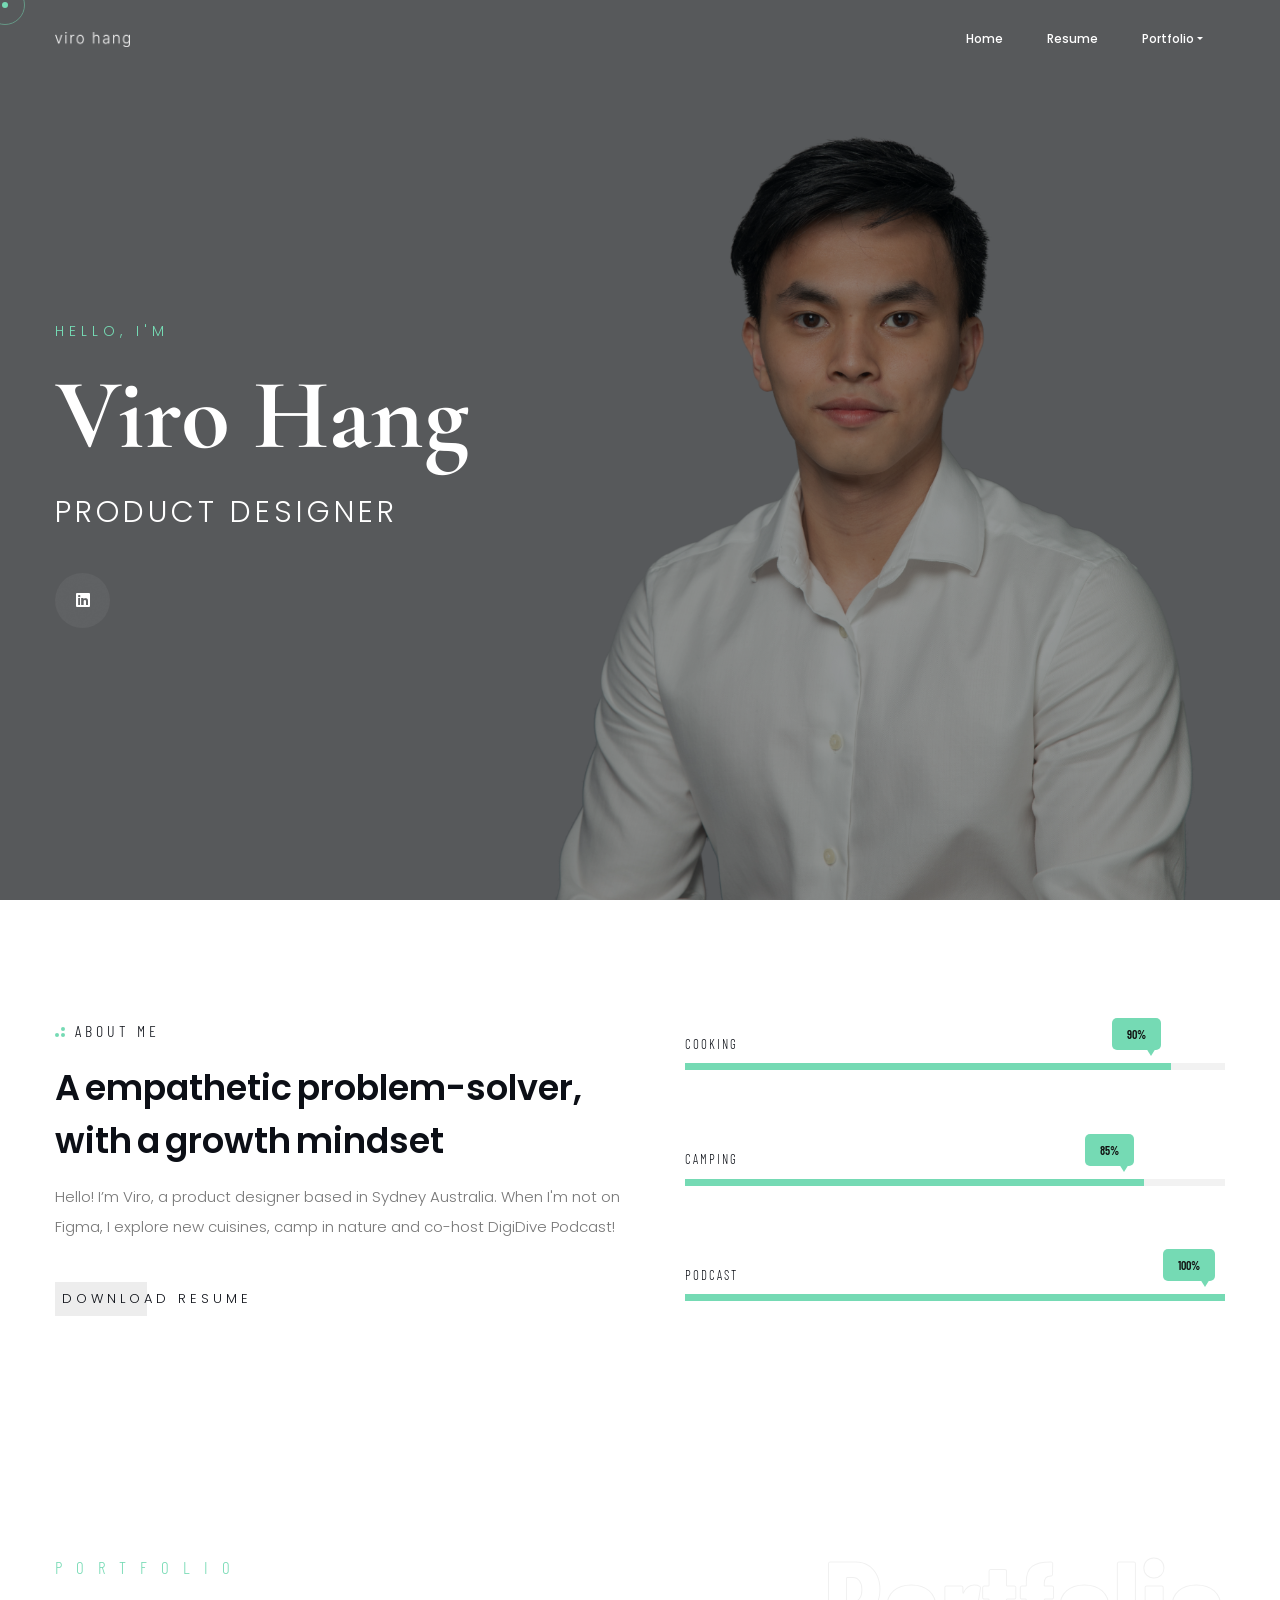
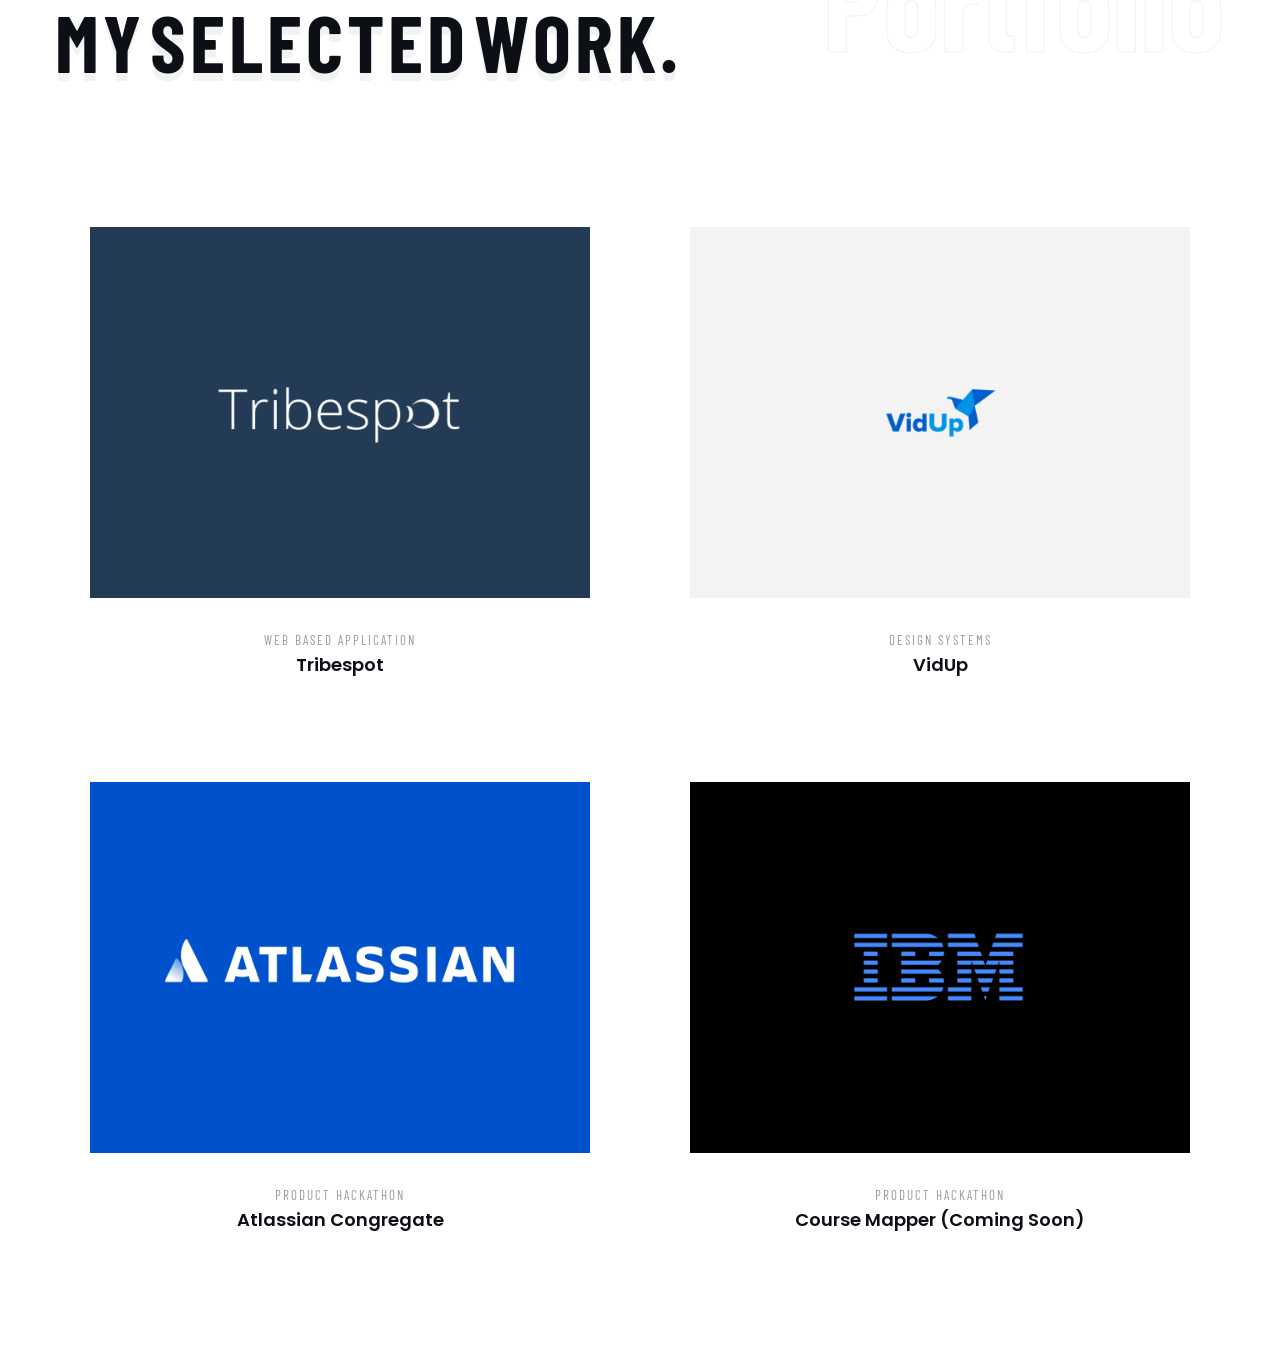
==== index.html @ bdbcdf4c "final final final edit" ====
<!DOCTYPE html>
<html lang="zxx">

<head>

    <!-- Metas -->
    <meta charset="utf-8">
    <meta http-equiv="X-UA-Compatible" content="IE=edge" />
    <meta name="viewport" content="width=device-width, initial-scale=1, maximum-scale=1" />
    <meta name="keywords" content="HTML5 Template Avo onepage themeforest" />
    <meta name="description" content="Avo - Onepage Multi-Purpose HTML5 Template" />
    <meta name="author" content="" />

    <!-- Title  -->
    <title>Viro Hang's Portfolio</title>

    <!-- Favicon -->
    <link rel="shortcut icon" href="img/favicon1.png" />

    <!-- Google Fonts -->
    <link href="https://fonts.googleapis.com/css?family=Poppins:100,200,300,400,500,600,700,800,900&display=swap"
        rel="stylesheet">
    <link href="https://fonts.googleapis.com/css2?family=Barlow:wght@100;200;300;400;500;600;700;800;900&display=swap"
        rel="stylesheet">
    <link
        href="https://fonts.googleapis.com/css2?family=Cormorant+Garamond:ital,wght@0,300;0,400;0,500;0,600;0,700;1,300;1,400;1,500;1,600;1,700&display=swap"
        rel="stylesheet">
    <link href="https://fonts.googleapis.com/css2?family=Comfortaa:wght@300;400;500;600;700&display=swap"
        rel="stylesheet">
    <link href="https://fonts.googleapis.com/css2?family=Barlow+Condensed:wght@200;300;400;500;600;700&display=swap"
        rel="stylesheet">

    <!-- Plugins -->
    <link rel="stylesheet" href="css/plugins.css" />

    <!-- Core Style Css -->
    <link rel="stylesheet" href="css/style.css" />

</head>

<body>



    <!-- ==================== Start Loading ==================== -->

    <div id="preloader">
    </div>

    <!-- ==================== End Loading ==================== -->


    <!-- ==================== Start progress-scroll-button ==================== -->

    <div class="progress-wrap cursor-pointer">
        <svg class="progress-circle svg-content" width="100%" height="100%" viewBox="-1 -1 102 102">
            <path d="M50,1 a49,49 0 0,1 0,98 a49,49 0 0,1 0,-98" />
        </svg>
    </div>

    <!-- ==================== End progress-scroll-button ==================== -->


    <!-- ==================== Start cursor ==================== -->

    <div class="mouse-cursor cursor-outer"></div>
    <div class="mouse-cursor cursor-inner"></div>

    <!-- ==================== End cursor ==================== -->



    <!-- ==================== Start Navbar ==================== -->

    <nav class="navbar change navbar-expand-lg">
        <div class="container">

            <!-- Logo -->
            <a class="logo" href="index.html">
                <img src="img/logo-light.png" alt="logo">
            </a>

            <button class="navbar-toggler" type="button" data-toggle="collapse" data-target="#navbarSupportedContent"
                aria-controls="navbarSupportedContent" aria-expanded="false" aria-label="Toggle navigation">
                <span class="icon-bar"><i class="fas fa-bars"></i></span>
            </button>

            <!-- navbar links -->
            <div class="collapse navbar-collapse" id="navbarSupportedContent">
                <ul class="navbar-nav ml-auto">
                    <li class="nav-item">
                        <a class="nav-link" href="index.html">Home</a>
                    </li>
                    <li class="nav-item">
                        <a class="nav-link" href="https://drive.google.com/file/d/1u4ygBP5p5xEB-sn9w6zgFq4Tjy7-M4rF/view?usp=sharing" target="_blank" rel="noopener noreferrer">Resume</a>
                    </li>
                    <li class="nav-item dropdown">
                        <a class="nav-link dropdown-toggle" data-toggle="dropdown" href="#" role="button"
                            aria-haspopup="true" aria-expanded="false">Portfolio</a>
                        <div class="dropdown-menu">
                            <a class="dropdown-item" href="https://www.figma.com/proto/9NhxD8ypj6zJDwG5VV84bU/Portfolio?node-id=110%3A943&scaling=contain&page-id=101%3A866&starting-point-node-id=110%3A943&show-proto-sidebar=1" target="_blank" rel="noopener noreferrer">TribeSpot</a>
                            <a class="dropdown-item" href="https://www.figma.com/proto/9NhxD8ypj6zJDwG5VV84bU/Portfolio?node-id=113%3A1356&scaling=contain&page-id=102%3A1790&starting-point-node-id=113%3A1356" target="_blank" rel="noopener noreferrer" >VidUp</a>

                        </div>
                    </li>
                </ul> 
            </div>
        </div>
    </nav>

    <!-- ==================== End Navbar ==================== -->



    <!-- ==================== Start Slider ==================== -->

    <header class="freelancer valign bg-img parallaxie" data-background="img/virohang2.png"
        data-overlay-dark="4">
        <div class="container">
            <div class="row">
                <div class="col-lg-6">
                    <div class="cont">
                        <h6>Hello, I'm</h6>
                        <h1>Viro Hang</h1>
                        <h4>Product Designer </h4>
                        <div class="social-icon">
                            <a href="https://www.linkedin.com/in/viro" target="_blank" rel="noopener noreferrer" class="icon">
                                <i class="fab fa-linkedin"></i>
                            </a>
                        </div>
                    </div>
                </div>
            </div>
        </div>

    </header>

    <!-- ==================== End Slider ==================== -->
 <!-- ==================== Start about ==================== -->

 <div class="hero-sec section-padding">
    <div class="container">
        <div class="row">
            <div class="col-lg-6">
                <div class="cont">
                    <div class="sub-title">
                        <h6>About Me</h6>
                        <span></span>
                        <span></span>
                        <span></span>
                    </div>
                    <h3 class="main-title wow" data-splitting>A empathetic problem-solver, with a growth mindset</h3>
                    <p class="wow fadeInUp" data-wow-delay=".5s"> Hello! I’m Viro, a product designer based in Sydney Australia. When I'm not on Figma, I explore new cuisines, camp in nature and co-host DigiDive Podcast! </p>
                    <a href="https://drive.google.com/file/d/1u4ygBP5p5xEB-sn9w6zgFq4Tjy7-M4rF/view?usp=sharing" target="_blank" rel="noopener noreferrer" class="simple-btn mt-40">Download Resume</a>
                </div>
            </div>
            <div class="col-lg-6 valign">
                <div class="skills-box full-width">
                    <div class="skill-item">
                        <h6 class="custom-font">Cooking</h6>
                        <div class="skill-progress">
                            <div class="progres custom-font" data-value="90%"></div>
                        </div>
                    </div>
                    <div class="skill-item">
                        <h6 class="custom-font">Camping</h6>
                        <div class="skill-progress">
                            <div class="progres custom-font" data-value="85%"></div>
                        </div>
                    </div>
                    <div class="skill-item">
                        <h6 class="custom-font">Podcast</h6>
                        <div class="skill-progress">
                            <div class="progres custom-font" data-value="100%"></div>
                        </div>
                    </div>
                </div>
            </div>
        </div>
    </div>
</div>

<!-- ==================== End about ==================== -->

    <!-- ==================== Start Works ==================== -->

    <section class="portfolio section-padding pb-70">
        <div class="container">
            <div class="sec-head custom-font">
                <h6 class="wow fadeIn" data-wow-delay=".5s">Portfolio</h6>
                <h3 class="wow" data-splitting>My Selected Work.</h3>
                <span class="tbg text-right">Portfolio</span>
            </div>
        </div>
        <div class="container">
            <div class="row">


                <!-- gallery -->
                <div class="gallery full-width">

                    <!-- gallery item -->
                    <div class="col-md-6 items graphic lg-mr wow fadeInUp" data-wow-delay=".4s">
                        <div class="item-img">
                            <a href="https://www.figma.com/proto/9NhxD8ypj6zJDwG5VV84bU/Portfolio?node-id=110%3A943&scaling=contain&page-id=101%3A866&starting-point-node-id=110%3A943&show-proto-sidebar=1" target="_blank" rel="noopener noreferrer" class="imago wow">
                                <img src="img/tribespot.png" alt="image">
                                <div class="item-img-overlay"></div>
                            </a>
                        </div>
                        <div class="cont">
                            <span class="tags"><a href="#0">Web based Application</a></span>
                            <h6>Tribespot</h6>
                        </div>
                    </div>

                    <!-- gallery item -->
                    <div class="col-md-6 items web wow fadeInUp" data-wow-delay=".4s">
                        <div class="item-img">
                            <a href="https://www.figma.com/proto/9NhxD8ypj6zJDwG5VV84bU/Portfolio?node-id=113%3A1356&scaling=contain&page-id=102%3A1790&starting-point-node-id=113%3A1356" target="_blank" rel="noopener noreferrer" class="imago wow">
                                <img src="img/viduplogo.png" alt="image">
                                <div class="item-img-overlay"></div>
                            </a>
                        </div>
                        <div class="cont">
                            <span class="tags"><a href="#0">Design Systems</a></span>
                            <h6>VidUp</h6>
                        </div>
                    </div>

                    <!-- gallery item -->
                    <div class="col-md-6 items web wow fadeInUp" data-wow-delay=".4s">
                        <div class="item-img">
                            <a href="https://drive.google.com/file/d/1vyUAUR3mTfHEu1IItpAs08kK28nsDJj6/view?usp=sharing" target="_blank" rel="noopener noreferrer" class="imago wow">
                                <img src="img/atlassian.png" alt="image">
                                <div class="item-img-overlay"></div>
                            </a>
                        </div>
                        <div class="cont">
                            <span class="tags"><a href="#0"> Product Hackathon</a></span>
                            <h6>Atlassian Congregate </h6>
                        </div>
                    </div>

                    <!-- gallery item -->
                    <div class="col-md-6 items web wow fadeInUp" data-wow-delay=".4s">
                        <div class="item-img">
                            <a href="#" class="imago wow">
                                <img src="img/ibm.png" alt="image">
                                <div class="item-img-overlay"></div>
                            </a>
                        </div>
                        <div class="cont">
                            <span class="tags"><a href="#"> Product Hackathon</a></span>
                            <h6>Course Mapper (Coming Soon)</h6>
                        </div>
                    </div>

                </div>

            </div>
        </div>
    </section>

    <!-- ==================== End Works ==================== -->
    



 





    <!-- jQuery -->
    <script src="js/jquery-3.0.0.min.js"></script>
    <script src="js/jquery-migrate-3.0.0.min.js"></script>

    <!-- plugins -->
    <script src="js/plugins.js"></script>

    <!-- custom scripts -->
    <script src="js/scripts.js"></script>

</body>

</html>
---- css/plugins.css ----
/*-----------------------------------------------------------------------------------

	Theme Name: avo
	Theme URI: http://
	Description: The Multi-Purpose Template
	Author: ui-themez
	Author URI: http://themeforest.net/user/ui-themez
	Version: 1.0

-----------------------------------------------------------------------------------*/

/* ----------------------------------------------------------------
			[ All Css Plugins & Helper Classes File ]
-----------------------------------------------------------------*/

/* == bootstrap == */
@import url("plugins/bootstrap.min.css");

/* == animate css == */
@import url("plugins/animate.css");

/* == ionicons icon font == */
@import url("plugins/ionicons.min.css");

/* == pe-icon-7-stroke == */
@import url("plugins/pe-icon-7-stroke.css");

/* == fontawesome icon font == */
@import url("plugins/fontawesome-all.min.css");

/* == justifiedGallery.min == */
@import url("plugins/justifiedGallery.min.css");

/* == YouTubePopUp == */
@import url("plugins/YouTubePopUp.css");

/* == slick carousel == */
@import url("plugins/slick.css");
@import url("plugins/slick-theme.css");

/* == swiper.min font == */
@import url("plugins/swiper.min.css");
---- css/style.css ----
/*-----------------------------------------------------------------------------------

    Theme Name: Avo
    Theme URI: http://
    Description: Creative Agency & Portfolio
    Author: UI-ThemeZ
    Author URI: http://themeforest.net/user/UI-ThemeZ
    Version: 1.0

-----------------------------------------------------------------------------------*/
/* ----------------------------------------------------------------

== Table Of Content

    |--- BASE

        |- typography
        |- helper classes

    |--- SHORTCODES

        |- extra
        |- overlay
        |- section-heading
        |- buttons
        |- navbar
        |- sliders
        |- intro
        |- feature-box
        |- clients
        |- counter
        |- portfolio
        |- process
        |- progress-bar
        |- tabs
        |- team
        |- testimonials
        |- blog
        |- contact-form
        |- footers

    |--- BASE

        |- responsive
	


---------------------------------------------------------------- */
/* ====================== [ Start Typography  ] ====================== */
* {
  margin: 0;
  padding: 0;
  -webkit-box-sizing: border-box;
  box-sizing: border-box;
  outline: none;
  list-style: none; }

body {
  color: #0c0f16;
  line-height: 1.5;
  font-weight: 400;
  overflow-x: hidden !important;
  font-family: 'Poppins', sans-serif; }
  body.bd-dark {
    color: #fff;
    background: #0c0f16; }

img {
  width: 100%;
  height: auto; }

span, a, a:hover {
  display: inline-block;
  color: inherit; }

h1 {
  font-size: 55px; }

h2 {
  font-size: 40px; }

h3 {
  font-size: 35px; }

h4 {
  font-size: 30px; }

h5 {
  font-size: 25px; }

h6 {
  font-size: 18px; }

h1, h2, h3, h4, h5, h6 {
  margin: 0;
  line-height: 1.4;
  font-weight: 600; }

p {
  color: #777;
  font-size: 15px;
  font-weight: 300;
  line-height: 2;
  margin: 0; }

a, span {
  display: inline-block; }
  a:hover, span:hover {
    text-decoration: none; }

.container {
  max-width: 1200px; }

.custom-font {
  font-family: 'Barlow Condensed', sans-serif; }

/* ====================== [ End Typography  ] ====================== */
/* ====================== [ Start Helper Classes  ] ====================== */
.o-hidden {
  overflow: hidden; }

.position-re {
  position: relative; }

.ontop {
  position: relative;
  z-index: 7; }

.full-over {
  position: absolute !important;
  top: 0;
  left: 0;
  height: 100%;
  width: 100%; }

.full-width {
  width: 100% !important; }

.main-color {
  color: #75dab4 !important; }

.bg-gray {
  background-color: #f8f4f3; }
  .bg-gray .primery-shadow {
    -webkit-box-shadow: 0px 4px 30px -4px rgba(0, 0, 0, 0.2);
    box-shadow: 0px 4px 30px -4px rgba(0, 0, 0, 0.2); }

.bg-dark {
  background-color: #141414 !important; }
  .bg-dark .primery-shadow {
    -webkit-box-shadow: 0px 4px 40px -4px rgba(255, 255, 255, 0.2);
    box-shadow: 0px 4px 40px -4px rgba(255, 255, 255, 0.2); }

.bg-tribespot{
  background-color: hsl(212, 40%, 24%) !important; }
    .bg-tribespot .primery-shadow {
    -webkit-box-shadow: 0px 4px 40px -4px rgba(255, 255, 255, 0.2);
    box-shadow: 0px 4px 40px -4px rgba(255, 255, 255, 0.2); }

.bg-color {
  background-color: #75dab4 !important; }
  .bg-color .primery-shadow {
    -webkit-box-shadow: 0px 4px 40px -4px rgba(255, 255, 255, 0.2);
    box-shadow: 0px 4px 40px -4px rgba(255, 255, 255, 0.2); }

.sub-bg {
  background: #f7f7f7 !important; }

.bg-img {
  background-size: cover;
  background-repeat: no-repeat; }

.bg-center {
  background-position: center center; }

.bg-fixed {
  background-attachment: fixed; }

.bg-repeat {
  background-size: auto;
  background-repeat: repeat; }

.section-padding {
  padding: 120px 0; }

.section-ptb {
  padding: 80px 0; }

.cmd-padding {
  padding: 0 10px; }

.csm-padding {
  padding: 0 5px; }

.head-pt {
  padding: 80px 0 0; }

.head-pb {
  padding: 0 0 80px; }

.rounded {
  border-radius: 5px; }

.circle {
  border-radius: 50%; }

.unlist {
  list-style: none; }

.undecro:hover {
  text-decoration: none; }

.inline {
  display: inline-block; }

.valign {
  display: -webkit-box;
  display: -ms-flexbox;
  display: flex;
  -webkit-box-align: center;
  -ms-flex-align: center;
  align-items: center; }

.primery-shadow {
  -webkit-box-shadow: 0px 8px 30px -4px rgba(0, 0, 0, 0.1);
  box-shadow: 0px 8px 30px -4px rgba(0, 0, 0, 0.1); }

.padding5 {
  padding-right: 5%;
  padding-left: 5%; }

/*-------------------------------------------------------
					 text color
-------------------------------------------------------*/
.text-white {
  color: #FFF; }

.text-black {
  color: #000; }

.text-extra-light-gray {
  color: #b7b7b7; }

/*-------------------------------------------------------
					font-weight
-------------------------------------------------------*/
.fw-100 {
  font-weight: 100 !important; }

.fw-200 {
  font-weight: 200 !important; }

.fw-300 {
  font-weight: 300 !important; }

.fw-400 {
  font-weight: 400 !important; }

.fw-500 {
  font-weight: 500 !important; }

.fw-600 {
  font-weight: 600 !important; }

.fw-700 {
  font-weight: 700 !important; }

.fw-800 {
  font-weight: 800 !important; }

.fw-900 {
  font-weight: 900 !important; }

/*-------------------------------------------------------
					 font-size
-------------------------------------------------------*/
.fz-10 {
  font-size: 10px !important; }

.fz-12 {
  font-size: 12px !important; }

.fz-14 {
  font-size: 14px !important; }

.fz-15 {
  font-size: 15px !important; }

.fz-16 {
  font-size: 16px !important; }

.fz-18 {
  font-size: 18px !important; }

.fz-20 {
  font-size: 20px !important; }

.fz-22 {
  font-size: 22px !important; }

.fz-25 {
  font-size: 25px !important; }

.fz-30 {
  font-size: 30px !important; }

.fz-40 {
  font-size: 40px !important; }

.fz-50 {
  font-size: 50px !important; }

/*-------------------------------------------------------
					line-height
-------------------------------------------------------*/
.line-height-10 {
  line-height: 10px; }

.line-height-13 {
  line-height: 13px; }

.line-height-18 {
  line-height: 18px; }

.line-height-20 {
  line-height: 20px; }

.line-height-24 {
  line-height: 24px; }

.line-height-22 {
  line-height: 22px; }

.line-height-26 {
  line-height: 26px; }

.line-height-28 {
  line-height: 28px; }

.line-height-30 {
  line-height: 30px; }

.line-height-35 {
  line-height: 35px; }

.line-height-40 {
  line-height: 40px; }

.line-height-45 {
  line-height: 45px; }

.line-height-50 {
  line-height: 50px; }

.line-height-55 {
  line-height: 55px; }

.line-height-60 {
  line-height: 60px; }

.line-height-65 {
  line-height: 65px; }

.line-height-70 {
  line-height: 70px; }

.line-height-75 {
  line-height: 75px; }

.line-height-80 {
  line-height: 80px; }

.line-height-85 {
  line-height: 85px; }

.line-height-90 {
  line-height: 90px; }

.line-height-95 {
  line-height: 95px; }

.line-height-100 {
  line-height: 100px; }

.line-height-110 {
  line-height: 110px; }

.line-height-120 {
  line-height: 120px; }

/*-------------------------------------------------------
					text-transform
-------------------------------------------------------*/
.text-u {
  text-transform: uppercase !important; }

.text-l {
  text-transform: lowercase !important; }

.text-c {
  text-transform: capitalize !important; }

.text-non {
  text-transform: none !important; }

.text-i {
  font-style: italic; }

/*-------------------------------------------------------
					 letter-spacing
-------------------------------------------------------*/
.ls0 {
  letter-spacing: 0px !important; }

.ls1 {
  letter-spacing: 1px !important; }

.ls2 {
  letter-spacing: 2px !important; }

.ls3 {
  letter-spacing: 3px !important; }

.ls4 {
  letter-spacing: 4px !important; }

.ls5 {
  letter-spacing: 5px !important; }

.ls10 {
  letter-spacing: 10px !important; }

/*-------------------------------------------------------
			 margin-top  (0/100) +5
-------------------------------------------------------*/
.mt-0 {
  margin-top: 0 !important; }

.mt-5 {
  margin-top: 5px !important; }

.mt-10 {
  margin-top: 10px !important; }

.mt-15 {
  margin-top: 15px !important; }

.mt-20 {
  margin-top: 20px !important; }

.mt-25 {
  margin-top: 25px !important; }

.mt-30 {
  margin-top: 30px !important; }

.mt-35 {
  margin-top: 35px !important; }

.mt-40 {
  margin-top: 40px !important; }

.mt-45 {
  margin-top: 45px !important; }

.mt-50 {
  margin-top: 50px !important; }

.mt-55 {
  margin-top: 55px !important; }

.mt-60 {
  margin-top: 60px !important; }

.mt-62 {
  margin-top: 62px !important; }

.mt-65 {
  margin-top: 65px !important; }

.mt-70 {
  margin-top: 70px !important; }

.mt-75 {
  margin-top: 75px !important; }

.mt-80 {
  margin-top: 80px !important; }

.mt-85 {
  margin-top: 85px !important; }

.mt-90 {
  margin-top: 90px !important; }

.mt-95 {
  margin-top: 95px !important; }

.mt-100 {
  margin-top: 100px !important; }

/*-------------------------------------------------------
			 margin-bottom  (0/100) +5
-------------------------------------------------------*/
.mb-0 {
  margin-bottom: 0 !important; }

.mb-5 {
  margin-bottom: 5px !important; }

.mb-10 {
  margin-bottom: 10px !important; }

.mb-15 {
  margin-bottom: 15px !important; }

.mb-20 {
  margin-bottom: 20px !important; }

.mb-25 {
  margin-bottom: 25px !important; }

.mb-30 {
  margin-bottom: 30px !important; }

.mb-35 {
  margin-bottom: 35px !important; }

.mb-40 {
  margin-bottom: 40px !important; }

.mb-45 {
  margin-bottom: 45px !important; }

.mb-50 {
  margin-bottom: 50px !important; }

.mb-55 {
  margin-bottom: 55px !important; }

.mb-60 {
  margin-bottom: 60px !important; }

.mb-62 {
  margin-bottom: 62px !important; }

.mb-65 {
  margin-bottom: 65px !important; }

.mb-70 {
  margin-bottom: 70px !important; }

.mb-75 {
  margin-bottom: 75px !important; }

.mb-80 {
  margin-bottom: 80px !important; }

.mb-85 {
  margin-bottom: 85px !important; }

.mb-90 {
  margin-bottom: 90px !important; }

.mb-95 {
  margin-bottom: 95px !important; }

.mb-100 {
  margin-bottom: 100px !important; }

/*-------------------------------------------------------
			padding-top  (0/100) +5
-------------------------------------------------------*/
.pt-0 {
  padding-top: 0 !important; }

.pt-5 {
  padding-top: 5px !important; }

.pt-10 {
  padding-top: 10px !important; }

.pt-15 {
  padding-top: 15px !important; }

.pt-20 {
  padding-top: 20px !important; }

.pt-25 {
  padding-top: 25px !important; }

.pt-30 {
  padding-top: 30px !important; }

.pt-35 {
  padding-top: 35px !important; }

.pt-40 {
  padding-top: 40px !important; }

.pt-45 {
  padding-top: 45px !important; }

.pt-50 {
  padding-top: 50px !important; }

.pt-55 {
  padding-top: 55px !important; }

.pt-60 {
  padding-top: 60px !important; }

.pt-65 {
  padding-top: 65px !important; }

.pt-70 {
  padding-top: 70px !important; }

.pt-75 {
  padding-top: 75px !important; }

.pt-80 {
  padding-top: 80px !important; }

.pt-85 {
  padding-top: 85px !important; }

.pt-90 {
  padding-top: 90px !important; }

.pt-95 {
  padding-top: 95px !important; }

.pt-100 {
  padding-top: 100px !important; }

/*-------------------------------------------------------
		 padding-bottom  (0/100) +5
-------------------------------------------------------*/
.pb-0 {
  padding-bottom: 0 !important; }

.pb-5 {
  padding-bottom: 5px !important; }

.pb-10 {
  padding-bottom: 10px !important; }

.pb-15 {
  padding-bottom: 15px !important; }

.pb-20 {
  padding-bottom: 20px !important; }

.pb-25 {
  padding-bottom: 25px !important; }

.pb-30 {
  padding-bottom: 30px !important; }

.pb-35 {
  padding-bottom: 35px !important; }

.pb-40 {
  padding-bottom: 40px !important; }

.pb-45 {
  padding-bottom: 45px !important; }

.pb-50 {
  padding-bottom: 50px !important; }

.pb-55 {
  padding-bottom: 55px !important; }

.pb-60 {
  padding-bottom: 60px !important; }

.pb-65 {
  padding-bottom: 65px !important; }

.pb-70 {
  padding-bottom: 70px !important; }

.pb-75 {
  padding-bottom: 75px !important; }

.pb-80 {
  padding-bottom: 80px !important; }

.pb-85 {
  padding-bottom: 85px !important; }

.pb-90 {
  padding-bottom: 90px !important; }

.pb-95 {
  padding-bottom: 95px !important; }

.pb-100 {
  padding-bottom: 100px !important; }

.no-padding {
  padding: 0 !important; }

/* ====================== [ End Helper Classes  ] ====================== */
/* ====================== [ Start Preloader ] ====================== */
.pace {
  pointer-events: none;
  -webkit-user-select: none;
  -moz-user-select: none;
  -ms-user-select: none;
  user-select: none;
  z-index: 99999999999999;
  position: fixed;
  margin: auto;
  top: 0;
  left: 0;
  right: 0;
  bottom: 0;
  width: 400px;
  border: 0px;
  height: 1px;
  overflow: hidden;
  background: rgba(255, 255, 255, 0.05);
  -webkit-transition: all 1s;
  -o-transition: all 1s;
  transition: all 1s; }
  .pace .pace-progress {
    -webkit-transform: translate3d(0, 0, 0);
    transform: translate3d(0, 0, 0);
    max-width: 300px;
    position: fixed;
    z-index: 99999999999999;
    display: block;
    position: absolute;
    top: 0;
    right: 100%;
    height: 100%;
    width: 100%;
    background: #75dab4; }

.pace.pace-inactive {
  width: 100vw;
  opacity: 0; }
  .pace.pace-inactive .pace-progress {
    max-width: 100vw; }

#preloader {
  width: 100%;
  height: 100vh;
  overflow: hidden;
  position: fixed;
  z-index: 9999999; }
  #preloader:after, #preloader:before {
    content: '';
    position: fixed;
    left: 0;
    height: 50%;
    width: 100%;
    background: #252531;
    -webkit-transition-timing-function: cubic-bezier(0.19, 1, 0.22, 1);
    -o-transition-timing-function: cubic-bezier(0.19, 1, 0.22, 1);
    transition-timing-function: cubic-bezier(0.19, 1, 0.22, 1); }
  #preloader:before {
    top: 0; }
  #preloader:after {
    bottom: 0; }
  #preloader.isdone {
    visibility: hidden;
    -webkit-transition-delay: 1.5s;
    -o-transition-delay: 1.5s;
    transition-delay: 1.5s; }
    #preloader.isdone:after, #preloader.isdone:before {
      height: 0;
      -webkit-transition: all 0.7s cubic-bezier(1, 0, 0.55, 1);
      -o-transition: all 0.7s cubic-bezier(1, 0, 0.55, 1);
      transition: all 0.7s cubic-bezier(1, 0, 0.55, 1);
      -webkit-transition-delay: 1s;
      -o-transition-delay: 1s;
      transition-delay: 1s; }

.loading-text {
  font-weight: 300;
  text-transform: uppercase;
  letter-spacing: 10px;
  position: absolute;
  top: calc(50% - 30px);
  left: 50%;
  -webkit-transform: translate(-50%, -50%);
  -ms-transform: translate(-50%, -50%);
  transform: translate(-50%, -50%);
  color: #75dab4;
  font-family: 'Teko', sans-serif;
  z-index: 9999; }
  .loading-text.isdone {
    top: 50%;
    opacity: 0;
    -webkit-transition: all 0.8s cubic-bezier(0.19, 1, 0.22, 1);
    -o-transition: all 0.8s cubic-bezier(0.19, 1, 0.22, 1);
    transition: all 0.8s cubic-bezier(0.19, 1, 0.22, 1);
    -webkit-transition-delay: .5s;
    -o-transition-delay: .5s;
    transition-delay: .5s; }

/* ====================== [ End Preloader ] ====================== */
/* ====================== [ Start Text Animation & Images ] ====================== */
.splitting.animated .char {
  -webkit-animation: fadeInUp 0.4s cubic-bezier(0.3, 0, 0.7, 1) both;
  animation: fadeInUp 0.4s cubic-bezier(0.3, 0, 0.7, 1) both;
  -webkit-animation-delay: calc(30ms * var(--char-index));
  animation-delay: calc(30ms * var(--char-index)); }

.splitting .whitespace {
  width: 5px; }

@-webkit-keyframes fadeInUp {
  0% {
    opacity: 0;
    -webkit-transform: translateY(20px);
    transform: translateY(20px); }
  100% {
    opacity: 1;
    -webkit-transform: translateY(0);
    transform: translateY(0); } }

@keyframes fadeInUp {
  0% {
    opacity: 0;
    -webkit-transform: translateY(20px);
    transform: translateY(20px); }
  100% {
    opacity: 1;
    -webkit-transform: translateY(0);
    transform: translateY(0); } }

.splitting.txt.animated .char {
  -webkit-animation: fadeIn 0.3s cubic-bezier(0.3, 0, 0.7, 1) both;
  animation: fadeIn 0.3s cubic-bezier(0.3, 0, 0.7, 1) both;
  -webkit-animation-delay: calc(10ms * var(--char-index));
  animation-delay: calc(10ms * var(--char-index)); }

.splitting.txt .whitespace {
  width: 5px; }

@-webkit-keyframes fadeIn {
  0% {
    opacity: 0; }
  100% {
    opacity: 1; } }

@keyframes fadeIn {
  0% {
    opacity: 0; }
  100% {
    opacity: 1; } }

.imago {
  -webkit-clip-path: polygon(0 0, 100% 0, 100% 0, 0 0);
  clip-path: polygon(0 0, 100% 0, 100% 0, 0 0);
  -webkit-transition: all .8s;
  -o-transition: all .8s;
  transition: all .8s;
  -webkit-transition-delay: .3s;
  -o-transition-delay: .3s;
  transition-delay: .3s; }
  .imago.animated {
    -webkit-clip-path: polygon(0 0, 100% 0, 100% 100%, 0 100%);
    clip-path: polygon(0 0, 100% 0, 100% 100%, 0 100%); }

/* ====================== [ End Text Animation & Images ] ====================== */
/* ====================== [ Start Cursor Style ] ====================== */
body {
  cursor: none; }

.mouse-cursor {
  position: fixed;
  left: 0;
  top: 0;
  pointer-events: none;
  border-radius: 50%;
  -webkit-transform: translateZ(0);
  transform: translateZ(0);
  visibility: hidden; }

.cursor-inner {
  margin-left: 2px;
  margin-top: 2px;
  width: 6px;
  height: 6px;
  z-index: 10000001;
  background-color: #75dab4;
  -webkit-transition: width .3s ease-in-out,
 height .3s ease-in-out,
 margin .3s ease-in-out,
 opacity .3s ease-in-out;
  -o-transition: width .3s ease-in-out,
 height .3s ease-in-out,
 margin .3s ease-in-out,
 opacity .3s ease-in-out;
  transition: width .3s ease-in-out,
 height .3s ease-in-out,
 margin .3s ease-in-out,
 opacity .3s ease-in-out; }

.cursor-inner.cursor-hover {
  margin-left: -40px;
  margin-top: -40px;
  width: 80px;
  height: 80px;
  background-color: #75dab4;
  opacity: .3; }

.cursor-outer {
  margin-left: -15px;
  margin-top: -15px;
  width: 40px;
  height: 40px;
  border: 1px solid #75dab4;
  -webkit-box-sizing: border-box;
  box-sizing: border-box;
  z-index: 10000000;
  opacity: .5;
  -webkit-transition: all .08s ease-out;
  -o-transition: all .08s ease-out;
  transition: all .08s ease-out; }
  .cursor-outer.cursor-hover {
    opacity: 0; }

/* ====================== [ End Cursor Style ] ====================== */
/* ====================== [ Start progress-wrap ] ====================== */
.progress-wrap {
  position: fixed;
  bottom: 30px;
  right: 30px;
  height: 44px;
  width: 44px;
  cursor: pointer;
  display: block;
  border-radius: 50px;
  z-index: 100;
  opacity: 0;
  visibility: hidden;
  -webkit-transform: translateY(20px);
  -ms-transform: translateY(20px);
  transform: translateY(20px);
  -webkit-transition: all 400ms linear;
  -o-transition: all 400ms linear;
  transition: all 400ms linear; }

.progress-wrap.active-progress {
  opacity: 1;
  visibility: visible;
  -webkit-transform: translateY(0);
  -ms-transform: translateY(0);
  transform: translateY(0); }

.progress-wrap::after {
  position: absolute;
  font-family: 'Font Awesome 5 Free';
  content: '\f077';
  text-align: center;
  line-height: 44px;
  font-size: 13px;
  font-weight: 900;
  color: #75dab4;
  left: 0;
  top: 0;
  height: 44px;
  width: 44px;
  cursor: pointer;
  display: block;
  z-index: 1;
  -webkit-transition: all 400ms linear;
  -o-transition: all 400ms linear;
  transition: all 400ms linear; }

.progress-wrap svg path {
  fill: none; }

.progress-wrap svg.progress-circle path {
  stroke: #75dab4;
  stroke-width: 4;
  -webkit-box-sizing: border-box;
  box-sizing: border-box;
  -webkit-transition: all 400ms linear;
  -o-transition: all 400ms linear;
  transition: all 400ms linear; }

/* ====================== [ End progress-wrap ] ====================== */
/* ====================== [ Start Overlay ] ====================== */
[data-overlay-dark],
[data-overlay-light] {
  position: relative; }

[data-overlay-dark] .container,
[data-overlay-light] .container {
  position: relative;
  z-index: 2; }

[data-overlay-dark]:before,
[data-overlay-light]:before {
  content: '';
  position: absolute;
  width: 100%;
  height: 100%;
  top: 0;
  left: 0;
  z-index: 1; }

[data-overlay-dark]:before {
  background: #02050b; }

[data-overlay-light]:before {
  background: #fff; }

[data-overlay-dark] h1,
[data-overlay-dark] h2,
[data-overlay-dark] h3,
[data-overlay-dark] h4,
[data-overlay-dark] h5,
[data-overlay-dark] h6,
[data-overlay-dark] span,
.bg-dark h1,
.bg-dark h2,
.bg-dark h3,
.bg-dark h4,
.bg-dark h5,
.bg-dark h6,
.bg-dark span,
.bg-color h1,
.bg-color h2,
.bg-color h3,
.bg-color h4,
.bg-color h5,
.bg-color h6,
.bg-color span {
  color: #fff; }

[data-overlay-dark] p,
.bg-dark p,
.bg-color p {
  color: #dad6d6; }

[data-overlay-dark="0"]:before,
[data-overlay-light="0"]:before {
  opacity: 0; }

[data-overlay-dark="1"]:before,
[data-overlay-light="1"]:before {
  opacity: .1; }

[data-overlay-dark="2"]:before,
[data-overlay-light="2"]:before {
  opacity: .2; }

[data-overlay-dark="3"]:before,
[data-overlay-light="3"]:before {
  opacity: .3; }

[data-overlay-dark="4"]:before,
[data-overlay-light="4"]:before {
  opacity: .4; }

[data-overlay-dark="5"]:before,
[data-overlay-light="5"]:before {
  opacity: .5; }

[data-overlay-dark="6"]:before,
[data-overlay-light="6"]:before {
  opacity: .6; }

[data-overlay-dark="7"]:before,
[data-overlay-light="7"]:before {
  opacity: .7; }

[data-overlay-dark="8"]:before,
[data-overlay-light="8"]:before {
  opacity: .8; }

[data-overlay-dark="9"]:before,
[data-overlay-light="9"]:before,
[data-overlay-color="9"]:before {
  opacity: .9; }

[data-overlay-dark="10"]:before,
[data-overlay-light="10"]:before {
  opacity: 1; }

/* ====================== [ End Overlay ] ====================== */
/* ====================== [ Start Heading ] ====================== */
.sec-head {
  position: relative;
  margin: 0 auto 80px; }
  .sec-head h6 {
    color: #75dab4;
    font-weight: 300;
    font-size: 17px;
    text-transform: uppercase;
    letter-spacing: 14px;
    margin-bottom: 5px; }
  .sec-head h3 {
    font-size: 80px;
    font-weight: 700;
    text-transform: uppercase;
    letter-spacing: 4px;
    text-shadow: 0 8px rgba(0, 0, 0, 0.05); }
  .sec-head .tbg {
    position: absolute;
    bottom: 0;
    left: 0;
    width: 100%;
    text-align: center;
    font-size: 10vw;
    font-weight: 700;
    color: transparent;
    -webkit-text-stroke: 1px rgba(0, 0, 0, 0.2);
    opacity: .3; }
  .sec-head.tr-head {
    text-align: right;
    margin-bottom: 0; }
    .sec-head.tr-head .tbg {
      text-align: left; }

.sub-title {
  position: relative;
  padding-left: 20px;
  margin-bottom: 20px; }
  .sub-title h6 {
    font-family: 'Barlow Condensed', sans-serif;
    font-weight: 300;
    font-size: 16px;
    text-transform: uppercase;
    letter-spacing: 4px; }
  .sub-title span {
    width: 4px;
    height: 4px;
    border-radius: 50%;
    background: #75dab4;
    position: absolute;
    left: 6px;
    bottom: 5px; }
    .sub-title span:first-of-type {
      bottom: 11px; }
    .sub-title span:last-of-type {
      left: 0px; }

.main-title {
  font-weight: 600;
  line-height: 1.5;
  margin-bottom: 15px; }

.extra-title {
  font-weight: 700; }

.sm-title {
  font-size: 14px;
  font-weight: 600;
  letter-spacing: 1px;
  text-transform: uppercase; }

.smore {
  position: relative;
  font-size: 20px;
  font-weight: 300;
  letter-spacing: 2px;
  text-transform: uppercase;
  display: inline-block;
  padding: 5px; }
  .smore:after {
    content: '';
    width: 45%;
    height: 100%;
    background: rgba(255, 255, 255, 0.03);
    position: absolute;
    left: 0;
    top: 0; }
  .smore i {
    margin-left: 10px; }

/* ====================== [ End Heading ] ====================== */
/* ====================== [  Start Button Style ] ====================== */
.btn-curve {
  background: transparent;
  padding: 12px 35px;
  border: 1px solid #1e1e1e;
  position: relative;
  overflow: hidden;
  cursor: pointer; }
  .btn-curve:focus {
    outline: none; }
  .btn-curve:hover {
    outline: none; }
    .btn-curve:hover:after {
      bottom: -30px;
      -webkit-transform: rotate(0deg);
      -ms-transform: rotate(0deg);
      transform: rotate(0deg); }
    .btn-curve:hover span {
      color: #fff; }
  .btn-curve:after {
    content: '';
    position: absolute;
    top: -30px;
    left: -30px;
    right: -30px;
    bottom: 130%;
    background: #1e1e1e;
    -webkit-transform: rotate(-5deg);
    -ms-transform: rotate(-5deg);
    transform: rotate(-5deg);
    -webkit-transition: all .8s;
    -o-transition: all .8s;
    transition: all .8s; }
  .btn-curve span {
    font-size: 13px;
    font-weight: 500;
    text-transform: uppercase;
    letter-spacing: 2px;
    position: relative;
    z-index: 2;
    -webkit-transition: all .8s;
    -o-transition: all .8s;
    transition: all .8s; }
  .btn-curve.btn-lit {
    border-color: #fff;
    color: #fff; }
    .btn-curve.btn-lit:hover span {
      color: #75dab4; }
    .btn-curve.btn-lit:after {
      background: #fff; }
  .btn-curve.btn-blc {
    background: #1e1e1e; }
    .btn-curve.btn-blc:after {
      background: #fff; }
    .btn-curve.btn-blc span {
      color: #fff; }
    .btn-curve.btn-blc:hover span {
      color: #1e1e1e; }
  .btn-curve.btn-color {
    background: #75dab4;
    border-color: #75dab4; }
    .btn-curve.btn-color:after {
      background: #fff; }
    .btn-curve.btn-color span {
      color: #0c0f16; }
    .btn-curve.btn-color:hover span {
      color: #75dab4; }
  .btn-curve.btn-lg {
    padding: 14px 40px; }
    .btn-curve.btn-lg span {
      font-size: 14px; }
  .btn-curve.btn-wit {
    background: #fff;
    border-color: #fff; }
    .btn-curve.btn-wit:after {
      background: #090909; }
    .btn-curve.btn-wit span {
      color: #1e1e1e; }
    .btn-curve.btn-wit:hover span {
      color: #fff; }
  .btn-curve.btn-radius {
    border-radius: 30px; }

.simple-btn {
  position: relative;
  padding: 7px;
  display: inline-block;
  text-transform: uppercase;
  letter-spacing: 4px;
  font-size: 13px;
  font-weight: 300; }
  .simple-btn:after {
    content: '';
    width: 45%;
    height: 100%;
    background: rgba(0, 0, 0, 0.07);
    position: absolute;
    left: 0;
    top: 0; }
  .simple-btn.right:after {
    left: auto;
    right: 0; }

/* ====================== [ End Button Style ] ====================== */
/* ====================== [ Start navbar ] ====================== */
.navbar {
  position: absolute;
  left: 0;
  top: 0;
  padding: 0;
  margin: 0;
  width: 100%;
  background: transparent;
  border-bottom: 2px solid transparent;
  z-index: 999;
  min-height: 80px; }
  .navbar .icon-bar {
    color: #fff; }
  .navbar .navbar-nav .nav-link {
    font-size: 12px;
    font-weight: 500;
    color: #fff;
    padding: 15px 7px;
    margin: 10px 15px; }
  .navbar .navbar-nav .dropdown-menu {
    padding: 10px 0;
    border: 0;
    -webkit-box-shadow: 0px 10px 40px -4px rgba(0, 0, 0, 0.1);
    box-shadow: 0px 10px 40px -4px rgba(0, 0, 0, 0.1); }
  .navbar .navbar-nav .dropdown-item {
    font-size: 13px;
    padding: 10px 20px;
    opacity: .9; }
    .navbar .navbar-nav .dropdown-item:hover {
      background: transparent;
      color: #75dab4; }
  .navbar .dropdown-menu {
    display: block;
    opacity: 0;
    visibility: hidden;
    border-radius: 0;
    color: #0c0f16;
    background: #fff;
    min-width: 185px;
    -webkit-transform: translateY(20px);
    -ms-transform: translateY(20px);
    transform: translateY(20px);
    -webkit-transition: all .4s;
    -o-transition: all .4s;
    transition: all .4s; }
    .navbar .dropdown-menu.show {
      opacity: 1;
      visibility: visible;
      -webkit-transform: translateY(0);
      -ms-transform: translateY(0);
      transform: translateY(0); }
    .navbar .dropdown-menu .dropdown-item {
      color: #0c0f16;
      -webkit-transition: all .4s;
      -o-transition: all .4s;
      transition: all .4s;
      padding: 10px 25px;
      position: relative; }
      .navbar .dropdown-menu .dropdown-item:after {
        content: '';
        width: 0px;
        height: 1px;
        background: #75dab4;
        position: absolute;
        left: 10px;
        top: 50%;
        -webkit-transition: all .4s;
        -o-transition: all .4s;
        transition: all .4s; }
      .navbar .dropdown-menu .dropdown-item:hover {
        padding-left: 30px; }
        .navbar .dropdown-menu .dropdown-item:hover:after {
          width: 10px; }
  .navbar .search {
    color: #fff;
    padding-left: 30px;
    border-left: 1px solid rgba(255, 255, 255, 0.1); }
    .navbar .search .icon {
      cursor: pointer; }
    .navbar .search .search-form {
      position: fixed;
      width: 100%;
      height: 100vh;
      top: 0;
      left: 0;
      background: rgba(37, 37, 49, 0.98);
      display: none; }
      .navbar .search .search-form form {
        width: 600px;
        position: absolute;
        left: calc(50% - 300px);
        top: 50%;
        -webkit-transform: translateY(-50%);
        -ms-transform: translateY(-50%);
        transform: translateY(-50%); }
        .navbar .search .search-form form input {
          padding: 15px 0;
          font-size: 80px;
          color: #fff;
          text-transform: uppercase;
          text-align: left;
          background: transparent;
          border: 0;
          border-bottom: 2px solid #75dab4; }
      .navbar .search .search-form .close {
        position: absolute;
        top: 20%;
        right: 20%;
        color: #fff;
        font-size: 60px;
        opacity: 1;
        cursor: pointer; }
  .navbar .logo {
    width: 75px; }
  .navbar.light .navbar-nav .nav-link {
    color: #0c0f16; }
  .navbar.light .search {
    color: #0c0f16;
    border-color: #ccc; }

.nav-scroll {
  background: #fff;
  border-color: transparent;
  -webkit-box-shadow: 0px 10px 30px rgba(0, 0, 0, 0.05);
  box-shadow: 0px 10px 30px rgba(0, 0, 0, 0.05);
  padding: 0;
  position: fixed;
  top: -80px;
  -webkit-transition: -webkit-transform .5s;
  transition: -webkit-transform .5s;
  -o-transition: transform .5s;
  transition: transform .5s;
  transition: transform .5s, -webkit-transform .5s;
  -webkit-transform: translateY(80px);
  -ms-transform: translateY(80px);
  transform: translateY(80px); }
  .nav-scroll .navbar-nav .nav-link {
    color: #0c0f16; }
  .nav-scroll .search {
    color: #0c0f16;
    border-color: #ccc; }
  .nav-scroll .icon-bar {
    color: #0c0f16; }

.topnav {
  position: fixed;
  top: 0;
  left: 0;
  width: 100%;
  z-index: 999999;
  padding: 30px 0;
  color: #fff;
  -webkit-transition: all .7s;
  -o-transition: all .7s;
  transition: all .7s; }
  .topnav .container,
  .topnav .container-fluid {
    display: -webkit-box;
    display: -ms-flexbox;
    display: flex; }
  .topnav .container-fluid {
    padding: 0 50px; }
  .topnav .logo {
    width: 75px; }
  .topnav .menu-icon {
    margin-left: auto;
    cursor: pointer; }
    .topnav .menu-icon:hover .text .char {
      -webkit-animation: fadeInUp 0.3s cubic-bezier(0.3, 0, 0.7, 1) both;
      animation: fadeInUp 0.3s cubic-bezier(0.3, 0, 0.7, 1) both;
      -webkit-animation-delay: calc(30ms * var(--char-index));
      animation-delay: calc(30ms * var(--char-index)); }
    .topnav .menu-icon .text {
      font-size: 13px;
      font-weight: 500;
      padding-left: 15px;
      display: table-cell;
      vertical-align: middle;
      position: relative; }
      .topnav .menu-icon .text:after {
        content: 'close';
        position: absolute;
        top: 0;
        left: 0;
        right: 0;
        bottom: 0;
        padding-left: 15px;
        opacity: 0;
        -webkit-transition: all .4s;
        -o-transition: all .4s;
        transition: all .4s;
        -webkit-transition-delay: .4s;
        -o-transition-delay: .4s;
        transition-delay: .4s; }
      .topnav .menu-icon .text .word {
        -webkit-transition: all .4s;
        -o-transition: all .4s;
        transition: all .4s;
        -webkit-transition-delay: .6s;
        -o-transition-delay: .6s;
        transition-delay: .6s; }
      .topnav .menu-icon .text.open .word {
        opacity: 0;
        -webkit-transition-delay: .4s;
        -o-transition-delay: .4s;
        transition-delay: .4s; }
      .topnav .menu-icon .text.open:after {
        opacity: 1;
        -webkit-transition-delay: .6s;
        -o-transition-delay: .6s;
        transition-delay: .6s; }
    .topnav .menu-icon .icon {
      display: table-cell; }
      .topnav .menu-icon .icon i {
        display: block;
        width: 20px;
        height: 3px;
        background: #fff;
        margin: 4px 0; }
  .topnav.dark .menu-icon {
    color: #000; }
    .topnav.dark .menu-icon .icon i {
      background: #000; }
  .topnav.dark.navlit .menu-icon {
    color: #fff; }
    .topnav.dark.navlit .menu-icon .icon i {
      background: #fff; }

.hamenu {
  position: fixed;
  top: 0;
  left: -100%;
  width: 100%;
  height: 100vh;
  background: #11141b;
  padding: 120px 30px 30px;
  overflow: hidden;
  z-index: 9999;
  -webkit-transition: all 0.5s cubic-bezier(1, 0, 0.55, 1);
  -o-transition: all 0.5s cubic-bezier(1, 0, 0.55, 1);
  transition: all 0.5s cubic-bezier(1, 0, 0.55, 1); }
  .hamenu.open .menu-links .main-menu > li .link {
    -webkit-transform: translateY(0);
    -ms-transform: translateY(0);
    transform: translateY(0);
    -webkit-transition-delay: 1s;
    -o-transition-delay: 1s;
    transition-delay: 1s; }
  .hamenu.open .cont-info:after {
    height: 100vh;
    -webkit-transition-delay: 1s;
    -o-transition-delay: 1s;
    transition-delay: 1s; }
  .hamenu.open .cont-info .item {
    -webkit-transform: translateY(0);
    -ms-transform: translateY(0);
    transform: translateY(0);
    opacity: 1;
    -webkit-transition-delay: 1s;
    -o-transition-delay: 1s;
    transition-delay: 1s; }
  .hamenu .menu-links {
    color: #fff;
    margin-top: 30px; }
    .hamenu .menu-links .o-hidden {
      display: inline-block; }
    .hamenu .menu-links .main-menu {
      position: relative;
      z-index: 2; }
      .hamenu .menu-links .main-menu.gosub > li {
        opacity: 0;
        visibility: hidden;
        -webkit-transition-delay: .2s !important;
        -o-transition-delay: .2s !important;
        transition-delay: .2s !important; }
        .hamenu .menu-links .main-menu.gosub > li .link {
          -webkit-transform: translateY(45px) !important;
          -ms-transform: translateY(45px) !important;
          transform: translateY(45px) !important;
          opacity: 0 !important;
          visibility: hidden !important;
          -webkit-transition-delay: .2s !important;
          -o-transition-delay: .2s !important;
          transition-delay: .2s !important; }
      .hamenu .menu-links .main-menu.gosub .sub-menu.sub-open {
        z-index: 3 !important;
        opacity: 1 !important;
        visibility: visible !important; }
      .hamenu .menu-links .main-menu > li {
        font-size: 30px;
        font-weight: 600;
        padding: 10px;
        width: -webkit-max-content;
        width: -moz-max-content;
        width: max-content;
        opacity: 1;
        visibility: visible;
        -webkit-transition: all .5s;
        -o-transition: all .5s;
        transition: all .5s; }
        .hamenu .menu-links .main-menu > li span.nm {
          opacity: .8;
          font-size: 11px;
          margin-right: 10px; }
        .hamenu .menu-links .main-menu > li .link {
          -webkit-transform: translateY(45px);
          -ms-transform: translateY(45px);
          transform: translateY(45px);
          -webkit-transition: all .7s;
          -o-transition: all .7s;
          transition: all .7s;
          cursor: pointer; }
          .hamenu .menu-links .main-menu > li .link i {
            font-size: 15px;
            margin-left: 5px; }
      .hamenu .menu-links .main-menu .sub-menu {
        position: absolute;
        top: 0;
        left: 0;
        opacity: 0;
        visibility: hidden;
        z-index: -1;
        -webkit-transition-delay: .2s;
        -o-transition-delay: .2s;
        transition-delay: .2s; }
        .hamenu .menu-links .main-menu .sub-menu.sub-open {
          z-index: 3; }
          .hamenu .menu-links .main-menu .sub-menu.sub-open li .sub-link {
            -webkit-transform: translateY(0px);
            -ms-transform: translateY(0px);
            transform: translateY(0px);
            -webkit-transition-delay: 1s;
            -o-transition-delay: 1s;
            transition-delay: 1s; }
        .hamenu .menu-links .main-menu .sub-menu li {
          color: #eee;
          font-size: 20px;
          font-weight: 400;
          letter-spacing: 1px;
          padding: 8px 10px;
          width: -webkit-max-content;
          width: -moz-max-content;
          width: max-content; }
          .hamenu .menu-links .main-menu .sub-menu li:hover {
            color: #fff; }
          .hamenu .menu-links .main-menu .sub-menu li .sub-link {
            -webkit-transform: translateY(45px);
            -ms-transform: translateY(45px);
            transform: translateY(45px);
            -webkit-transition: all .7s;
            -o-transition: all .7s;
            transition: all .7s; }
            .hamenu .menu-links .main-menu .sub-menu li .sub-link.back {
              color: #fff;
              font-size: 20px;
              font-weight: 600;
              cursor: pointer; }
              .hamenu .menu-links .main-menu .sub-menu li .sub-link.back i {
                margin-left: 10px; }
            .hamenu .menu-links .main-menu .sub-menu li .sub-link em {
              font-size: 13px;
              font-weight: 300;
              margin-left: 10px; }
  .hamenu .cont-info {
    color: #fff;
    margin-top: 50px;
    position: relative; }
    .hamenu .cont-info:after {
      content: '';
      width: 1px;
      height: 0;
      background: rgba(255, 255, 255, 0.1);
      position: absolute;
      left: -40px;
      top: -170px;
      -webkit-transition: all .7s;
      -o-transition: all .7s;
      transition: all .7s; }
    .hamenu .cont-info .item {
      margin-bottom: 30px;
      -webkit-transform: translateY(-30px);
      -ms-transform: translateY(-30px);
      transform: translateY(-30px);
      opacity: 0;
      -webkit-transition: all .7s;
      -o-transition: all .7s;
      transition: all .7s; }
      .hamenu .cont-info .item:last-of-type {
        margin-bottom: 0; }
      .hamenu .cont-info .item h6 {
        font-size: 14px;
        font-weight: 600;
        text-transform: uppercase;
        margin-bottom: 10px; }

/* ====================== [ End navbar ] ====================== */
/* ====================== [ Start Slider ] ====================== */
.slider {
  position: relative; }
  .slider.fixed-slider {
    position: fixed;
    top: 0;
    left: 0;
    right: 0; }
  .slider .swiper-slide-active {
    z-index: 3; }
  .slider .parallax-slider {
    position: relative; }
    .slider .parallax-slider .swiper-slide {
      position: relative;
      overflow: hidden;
      width: 100%;
      min-height: 100vh;
      padding-bottom: 50px; }
      .slider .parallax-slider .swiper-slide .bg-img {
        position: absolute;
        top: 0;
        right: 0;
        bottom: 0;
        left: 0;
        background-size: cover; }
    .slider .parallax-slider .swiper-slide-active .caption h1 {
      -webkit-transition: all 0s;
      -o-transition: all 0s;
      transition: all 0s;
      opacity: 1;
      visibility: visible;
      -webkit-transform: translateY(0);
      -ms-transform: translateY(0);
      transform: translateY(0); }
      .slider .parallax-slider .swiper-slide-active .caption h1 .char {
        -webkit-animation: fadeInUp 0.5s cubic-bezier(0.3, 0, 0.7, 1) both;
        animation: fadeInUp 0.5s cubic-bezier(0.3, 0, 0.7, 1) both;
        -webkit-animation-delay: calc(60ms * var(--char-index));
        animation-delay: calc(60ms * var(--char-index)); }
    .slider .parallax-slider .swiper-slide-active .caption .thin,
    .slider .parallax-slider .swiper-slide-active .caption .btn-curve,
    .slider .parallax-slider .swiper-slide-active .caption p {
      opacity: 1;
      -webkit-transform: translateY(0);
      -ms-transform: translateY(0);
      transform: translateY(0); }
    .slider .parallax-slider .caption .thin {
      color: #75dab4;
      font-size: 30px;
      font-weight: 300;
      text-transform: uppercase;
      letter-spacing: 8px;
      margin-bottom: 5px;
      opacity: 0;
      -webkit-transform: translateY(-20px);
      -ms-transform: translateY(-20px);
      transform: translateY(-20px);
      -webkit-transition: all .4s;
      -o-transition: all .4s;
      transition: all .4s;
      -webkit-transition-delay: .8s;
      -o-transition-delay: .8s;
      transition-delay: .8s; }
      .slider .parallax-slider .caption .thin span {
        color: #75dab4; }
    .slider .parallax-slider .caption h1 {
      font-size: 65px;
      font-weight: 700;
      letter-spacing: 4px;
      color: #fff;
      opacity: 0;
      visibility: hidden;
      -webkit-transition: opacity .5s,
 visibility .5s;
      -o-transition: opacity .5s,
 visibility .5s;
      transition: opacity .5s,
 visibility .5s; }
    .slider .parallax-slider .caption p {
      color: #eee;
      margin-top: 15px;
      opacity: 0;
      -webkit-transform: translateY(20px);
      -ms-transform: translateY(20px);
      transform: translateY(20px);
      -webkit-transition: all .4s;
      -o-transition: all .4s;
      transition: all .4s;
      -webkit-transition-delay: .8s;
      -o-transition-delay: .8s;
      transition-delay: .8s; }
    .slider .parallax-slider .caption .btn-curve {
      opacity: 0;
      -webkit-transform: translateY(20px);
      -ms-transform: translateY(20px);
      transform: translateY(20px);
      -webkit-transition: all .4s;
      -o-transition: all .4s;
      transition: all .4s;
      -webkit-transition-delay: 1s;
      -o-transition-delay: 1s;
      transition-delay: 1s;
      border: 2px solid;
      line-height: 2; }
      .slider .parallax-slider .caption .btn-curve span {
        font-size: 15px;
        font-weight: 700;
        text-transform: capitalize; }
      .slider .parallax-slider .caption .btn-curve:hover span {
        color: #0c0f16; }
    .slider .parallax-slider .caption.dig h1 {
      font-weight: 800;
      font-size: 80px;
      text-transform: uppercase; }
      .slider .parallax-slider .caption.dig h1 .tline {
        margin-left: 80px; }
      .slider .parallax-slider .caption.dig h1 .whitespace {
        width: 20px; }
  .slider .setone {
    position: absolute;
    bottom: 8%;
    right: 40px;
    z-index: 8; }
    .slider .setone .swiper-nav-ctrl {
      color: #ccc;
      font-size: 13px;
      width: 55px;
      height: 55px;
      line-height: 55px;
      text-align: center;
      margin: 5px 0;
      border: 1px solid rgba(255, 255, 255, 0.3);
      position: static; }
      .slider .setone .swiper-nav-ctrl:after {
        display: none; }
    .slider .setone.setwo {
      position: static; }
      .slider .setone.setwo .swiper-nav-ctrl {
        border-radius: 50%; }
      .slider .setone.setwo .next-ctrl {
        position: absolute;
        top: 50%;
        right: 30px; }
      .slider .setone.setwo .prev-ctrl {
        position: absolute;
        top: 50%;
        left: 30px; }
  .slider .txt-botm {
    position: absolute;
    bottom: 20px;
    left: 0;
    width: 100%;
    z-index: 8; }
    .slider .txt-botm .swiper-nav-ctrl {
      position: absolute;
      width: auto;
      height: auto;
      margin-top: auto;
      top: auto;
      bottom: 0; }
      .slider .txt-botm .swiper-nav-ctrl i {
        color: #ccc;
        font-size: 13px;
        width: 45px;
        height: 45px;
        line-height: 45px;
        text-align: center;
        margin: 0;
        border-radius: 50%;
        display: inline-block;
        -webkit-transition: all .3s;
        -o-transition: all .3s;
        transition: all .3s; }
      .slider .txt-botm .swiper-nav-ctrl span {
        font-weight: 500;
        font-size: 12px;
        color: #fff; }
      .slider .txt-botm .swiper-nav-ctrl:after {
        display: none; }
      .slider .txt-botm .swiper-nav-ctrl.swiper-button-next {
        right: 40px; }
        .slider .txt-botm .swiper-nav-ctrl.swiper-button-next i {
          margin-left: 10px; }
      .slider .txt-botm .swiper-nav-ctrl.swiper-button-prev {
        left: 40px; }
        .slider .txt-botm .swiper-nav-ctrl.swiper-button-prev i {
          margin-right: 10px; }
      .slider .txt-botm .swiper-nav-ctrl:hover i {
        border: 1px solid rgba(255, 255, 255, 0.3); }
  .slider .swiper-pagination-fraction.top {
    position: absolute;
    right: 15%;
    left: auto;
    bottom: auto;
    top: 20%;
    width: auto;
    color: #fff;
    font-size: 40px;
    font-weight: 500; }
    .slider .swiper-pagination-fraction.top .swiper-pagination-current {
      font-size: 60px;
      font-weight: 700;
      position: relative;
      color: transparent;
      -webkit-text-stroke: .5px #fff; }
      .slider .swiper-pagination-fraction.top .swiper-pagination-current:after {
        content: '/';
        color: #fff;
        position: relative;
        margin: 0 10px;
        font-size: 12px;
        font-weight: 100; }
    .slider .swiper-pagination-fraction.top.botm {
      top: auto;
      bottom: 40px;
      right: 40px; }
  .slider .swiper-pagination-fraction.steps {
    position: absolute;
    width: 100px;
    color: #fff;
    font-size: 15px;
    bottom: 40px;
    left: calc(50% - 50px);
    right: auto;
    top: auto;
    text-align: left; }
    .slider .swiper-pagination-fraction.steps:after {
      content: '';
      position: absolute;
      top: 50%;
      left: 15%;
      width: 70%;
      height: 1px;
      background: rgba(255, 255, 255, 0.3); }
    .slider .swiper-pagination-fraction.steps .swiper-pagination-total {
      float: right; }
  .slider .social-icon {
    position: absolute;
    left: 40px;
    bottom: 40px;
    z-index: 8; }
    .slider .social-icon a {
      width: 40px;
      height: 40px;
      line-height: 40px;
      text-align: center;
      border-radius: 50%;
      border: 1px solid rgba(255, 255, 255, 0.05);
      color: #fff;
      font-size: 13px; }

.cta__slider-wrapper {
  position: relative;
  width: 100%;
  height: 105vh;
  overflow: hidden; }
  .cta__slider-wrapper .block {
    position: absolute;
    top: 0;
    left: 0;
    width: 100%;
    height: 100%;
    padding: 0; }

.cta__slider {
  min-height: 105vh; }
  .cta__slider .swiper-slide {
    overflow: hidden; }

.cta__slider-arrows {
  display: block;
  position: absolute;
  bottom: 40px;
  right: 40px;
  z-index: 2; }

.cta__slider-arrow {
  width: 55px;
  height: 55px;
  text-align: center;
  line-height: 55px;
  font-size: 13px;
  border: 1px solid rgba(255, 255, 255, 0.3);
  display: block;
  cursor: pointer; }
  .cta__slider-arrow.cta__slider-arrow--previous {
    left: 0; }
  .cta__slider-arrow.cta__slider-arrow--next {
    left: 50%; }

.cta__slider-item {
  position: relative; }
  .cta__slider-item .media-wrapper {
    position: absolute;
    width: 100%;
    height: 100%;
    left: 0;
    top: 0; }
    .cta__slider-item .media-wrapper .bg-img {
      position: absolute;
      width: 70%;
      height: 100%;
      right: 0;
      top: 0; }
  .cta__slider-item .container {
    position: relative;
    z-index: 4; }
  .cta__slider-item .caption {
    position: relative; }
    .cta__slider-item .caption .top-corn,
    .cta__slider-item .caption .bottom-corn {
      position: absolute;
      left: -60px;
      top: -60px;
      opacity: .3; }
      .cta__slider-item .caption .top-corn:after, .cta__slider-item .caption .top-corn:before,
      .cta__slider-item .caption .bottom-corn:after,
      .cta__slider-item .caption .bottom-corn:before {
        content: '';
      font-weight: 500;
      text-transform: uppercase;
      letter-spacing: 4px;
      color: #fff;
      opacity: 0;
      visibility: hidden;
      -webkit-transition: opacity .5s,
 visibility .5s;
      -o-transition: opacity .5s,
 visibility .5s;
      transition: opacity .5s,
 visibility .5s; }
    .cta__slider-item .caption .thin {
      color: #75dab4;
      font-size: 20px;
      font-weight: 300;
      text-transform: uppercase;
      letter-spacing: 12px;
      margin-bottom: 5px;
      opacity: 0;
      -webkit-transform: translateY(-20px);
      -ms-transform: translateY(-20px);
      transform: translateY(-20px);
      -webkit-transition: all .4s;
      -o-transition: all .4s;
      transition: all .4s;
      -webkit-transition-delay: .8s;
      -o-transition-delay: .8s;
      transition-delay: .8s; }
    .cta__slider-item .caption p {
      color: #eee;
      font-weight: 300;
      font-size: 14px;
      opacity: 0;
      -webkit-transform: translateY(-20px);
      -ms-transform: translateY(-20px);
      transform: translateY(-20px);
      -webkit-transition: all .4s;
      -o-transition: all .4s;
      transition: all .4s;
      opacity: 0;
      -webkit-transform: translateY(20px);
      -ms-transform: translateY(20px);
      transform: translateY(20px);
      transition: all .4s;
      -webkit-transition-delay: .8s;
      -o-transition-delay: .8s;
      transition-delay: .8s; }
    .cta__slider-item .caption .btn-curve {
      opacity: 0;
      -webkit-transform: translateY(20px);
      -ms-transform: translateY(20px);
      transform: translateY(20px);
      -webkit-transition: all .4s;
      -o-transition: all .4s;
      transition: all .4s;
      -webkit-transition-delay: 1s;
      -o-transition-delay: 1s;
      transition-delay: 1s; }
  .cta__slider-item.swiper-slide-active .caption h1 {
    -webkit-transition: all 0s;
    -o-transition: all 0s;
    transition: all 0s;
    opacity: 1;
    visibility: visible; }
    .cta__slider-item.swiper-slide-active .caption h1 .char {
      -webkit-animation: fadeInUp 0.5s cubic-bezier(0.3, 0, 0.7, 1) both;
      animation: fadeInUp 0.5s cubic-bezier(0.3, 0, 0.7, 1) both;
      -webkit-animation-delay: calc(60ms * var(--char-index));
      animation-delay: calc(60ms * var(--char-index)); }
  .cta__slider-item.swiper-slide-active .caption .btn-curve,
  .cta__slider-item.swiper-slide-active .caption .thin,
  .cta__slider-item.swiper-slide-active .caption p {
    opacity: 1;
    -webkit-transform: translateY(0);
    -ms-transform: translateY(0);
    transform: translateY(0); }

.freelancer {
  min-height: 100vh;
  background-position: right top; }
  .freelancer .cont {
    margin-top: 50px; }
    .freelancer .cont h6 {
      color: #75dab4;
      font-size: 14px;
      font-weight: 300;
      text-transform: uppercase;
      letter-spacing: 5px;
      margin-bottom: 5px; }
    .freelancer .cont h1 {
      font-size: 100px;
      font-weight: 700;
      font-family: 'Cormorant Garamond', serif;
      margin-bottom: 5px; }
    .freelancer .cont h4 {
      font-weight: 300;
      text-transform: uppercase;
      letter-spacing: 4px; }
    .freelancer .cont .social-icon {
      margin-top: 40px; }
      .freelancer .cont .social-icon a {
        color: #fff;
        width: 55px;
        height: 55px;
        line-height: 55px;
        text-align: center;
        border-radius: 50%;
        background: rgba(255, 255, 255, 0.05);
        margin-right: 5px; }
  .freelancer .img {
    position: absolute;
    right: 15%;
    bottom: 0;
    width: 400px;
    z-index: 2; }

.slider-bus {
  min-height: 100vh;
  position: relative; }
  .slider-bus .swiper-img {
    position: absolute;
    top: 0;
    left: 0;
    width: 100%;
    height: 100%; }
  .slider-bus .setone {
    position: absolute;
    bottom: 8%;
    right: 40px;
    z-index: 8; }
    .slider-bus .setone .swiper-nav-ctrl {
      color: #ccc;
      font-size: 13px;
      width: 55px;
      height: 55px;
      line-height: 55px;
      text-align: center;
      margin: 5px 0;
      border: 1px solid rgba(255, 255, 255, 0.3);
      position: static; }
      .slider-bus .setone .swiper-nav-ctrl:after {
        display: none; }
    .slider-bus .setone.setwo {
      position: static; }
      .slider-bus .setone.setwo .swiper-nav-ctrl {
        border-radius: 50%; }
      .slider-bus .setone.setwo .next-ctrl {
        position: absolute;
        top: 50%;
        right: 30px; }
      .slider-bus .setone.setwo .prev-ctrl {
        position: absolute;
        top: 50%;
        left: 30px; }
  .slider-bus .swiper-pagination-fraction {
    position: absolute;
    right: auto;
    left: 60px;
    bottom: 30px;
    width: auto;
    color: #fff;
    font-size: 40px;
    font-weight: 500; }
    .slider-bus .swiper-pagination-fraction .swiper-pagination-current {
      font-size: 60px;
      font-weight: 700;
      position: relative;
      color: transparent;
      -webkit-text-stroke: .5px #fff; }
      .slider-bus .swiper-pagination-fraction .swiper-pagination-current:after {
        content: '/';
        color: #fff;
        position: relative;
        margin: 0 10px;
        font-size: 12px;
        font-weight: 100; }
  .slider-bus .swiper-slide-active .caption h1 {
    -webkit-transition: all 0s;
    -o-transition: all 0s;
    transition: all 0s;
    opacity: 1;
    visibility: visible;
    -webkit-transform: translateY(0);
    -ms-transform: translateY(0);
    transform: translateY(0); }
    .slider-bus .swiper-slide-active .caption h1 .char {
      -webkit-animation: fadeInUp 0.5s cubic-bezier(0.3, 0, 0.7, 1) both;
      animation: fadeInUp 0.5s cubic-bezier(0.3, 0, 0.7, 1) both;
      -webkit-animation-delay: calc(60ms * var(--char-index));
      animation-delay: calc(60ms * var(--char-index)); }
  .slider-bus .swiper-slide-active .caption .thin,
  .slider-bus .swiper-slide-active .caption .simple-btn,
  .slider-bus .swiper-slide-active .caption .btn-curve,
  .slider-bus .swiper-slide-active .caption p {
    opacity: 1;
    -webkit-transform: translateY(0);
    -ms-transform: translateY(0);
    transform: translateY(0); }
  .slider-bus .caption .thin {
    font-size: 16px;
    font-weight: 400;
    text-transform: uppercase;
    letter-spacing: 8px;
    margin-bottom: 5px;
    opacity: 0;
    -webkit-transform: translateY(-20px);
    -ms-transform: translateY(-20px);
    transform: translateY(-20px);
    -webkit-transition: all .4s;
    -o-transition: all .4s;
    transition: all .4s;
    -webkit-transition-delay: .8s;
    -o-transition-delay: .8s;
    transition-delay: .8s; }
  .slider-bus .caption h1 {
    font-size: 90px;
    font-weight: 800;
    letter-spacing: 4px;
    color: #fff;
    opacity: 0;
    visibility: hidden;
    -webkit-transition: opacity .5s,
 visibility .5s;
    -o-transition: opacity .5s,
 visibility .5s;
    transition: opacity .5s,
 visibility .5s; }
  .slider-bus .caption p {
    color: #eee;
    opacity: 0;
    -webkit-transform: translateY(20px);
    -ms-transform: translateY(20px);
    transform: translateY(20px);
    -webkit-transition: all .4s;
    -o-transition: all .4s;
    transition: all .4s;
    -webkit-transition-delay: .8s;
    -o-transition-delay: .8s;
    transition-delay: .8s; }
  .slider-bus .caption .simple-btn, .slider-bus .caption .btn-curve {
    opacity: 0;
    -webkit-transform: translateY(20px);
    -ms-transform: translateY(20px);
    transform: translateY(20px);
    -webkit-transition: all .4s;
    -o-transition: all .4s;
    transition: all .4s;
    -webkit-transition-delay: 1s;
    -o-transition-delay: 1s;
    transition-delay: 1s; }
  .slider-bus .ontop {
    position: relative;
    z-index: 5; }

.curve-bg {
  position: absolute;
  top: 0;
  left: -10%;
  width: 100%;
  height: 100%;
  z-index: 3; }

.pages-header {
  height: 75vh; }
  .pages-header .cont h1 {
    font-size: 75px;
    margin-bottom: 20px; }
  .pages-header .cont .path {
    color: #fff;
    font-size: 17px; }
    .pages-header .cont .path .active {
      color: #75dab4; }
    .pages-header .cont .path span {
      margin: 0 20px;
      font-size: 10px; }

.page-header .cont {
  padding: 220px 0 50px; }
  .page-header .cont h6 {
    color: #ccc;
    font-weight: 400;
    font-size: 13px;
    letter-spacing: 1px;
    margin-bottom: 10px; }
  .page-header .cont h4 {
    line-height: 1.6; }
    .page-header .cont h4 .stroke {
      font-weight: 900;
      -webkit-text-stroke-width: 1px;
      -webkit-text-stroke-color: rgba(255, 255, 255, 0.7);
      color: transparent; }

.page-header .img-wrapper {
  position: relative;
  min-height: 70vh; }
  .page-header .img-wrapper .title {
    position: absolute;
    top: 0;
    right: 0px;
    width: 100%;
    text-align: right;
    -webkit-transform: translateY(-55%);
    -ms-transform: translateY(-55%);
    transform: translateY(-55%);
    z-index: 3; }
    .page-header .img-wrapper .title h3 {
      font-size: 100px;
      font-weight: 900;
      -webkit-text-stroke-width: 1px;
      -webkit-text-stroke-color: #fff;
      color: transparent; }
  .page-header .img-wrapper .map {
    position: absolute;
    top: 0;
    left: 0;
    width: 100%;
    height: 100%; }

.page-header.proj-det.bg-img {
  min-height: 85vh;
  padding-bottom: 100px; }
  .page-header.proj-det.bg-img .item h6 {
    font-size: 13px;
    font-weight: 600;
    letter-spacing: 4px;
    text-transform: uppercase;
    margin-bottom: 10px; }
  .page-header.proj-det.bg-img .item p {
    font-weight: 400;
    text-transform: uppercase;
    letter-spacing: 2px;
    font-size: 12px; }
    .page-header.proj-det.bg-img .item p a {
      margin: 0 7px; }
      .page-header.proj-det.bg-img .item p a:first-of-type {
        margin-left: 0; }
      .page-header.proj-det.bg-img .item p a:last-of-type {
        margin-right: 0; }

.page-header.proj-det .img-wrapper {
  min-height: 80vh; }

.works-header {
  min-height: 80vh; }
  .works-header.hfixd {
    position: fixed;
    top: 0;
    left: 0;
    width: 100%; }
  .works-header .capt h4 {
    font-weight: 200;
    font-size: 24px;
    line-height: 1.8; }
  .works-header .capt h2 {
    font-size: 60px;
    letter-spacing: 2px;
    text-transform: uppercase; }
    .works-header .capt h2 span {
      display: block;
      font-size: 20px;
      font-weight: 300;
      text-transform: capitalize;
      color: #75dab4; }
  .works-header .capt .bactxt {
    font-size: 30vw;
    font-weight: bold;
    color: transparent;
    -webkit-text-stroke: 1px rgba(0, 0, 0, 0.1);
    z-index: -1;
    position: absolute;
    width: 100%;
    height: 100%;
    left: 0;
    top: 0;
    text-align: center; }

.static {
  position: static; }

.main-content {
  background: #fff;
  position: relative;
  z-index: 3; }

/* ====================== [ End Slider ] ====================== */
/* ====================== [ Start showcase ] ====================== */
.showcase-full .parallax-slider .swiper-slide .bg-img {
  background-position: center center; }

.showcase-full .parallax-slider .caption h1 {
  font-size: 9vw;
  font-weight: 800;
  line-height: 1.2;
  -webkit-transition: all .5s;
  -o-transition: all .5s;
  transition: all .5s; }
  .showcase-full .parallax-slider .caption h1 .stroke {
    color: transparent;
    -webkit-text-stroke: 1px #fff; }
  .showcase-full .parallax-slider .caption h1 span {
    margin-left: 200px; }

.showcase-full .parallax-slider .caption .discover {
  margin-top: 50px;
  opacity: 0;
  -webkit-transition: all .7s;
  -o-transition: all .7s;
  transition: all .7s; }
  .showcase-full .parallax-slider .caption .discover i {
    display: inline-block;
    width: 70px;
    height: 70px;
    line-height: 70px;
    text-align: center;
    border: 1px solid #fff;
    border-radius: 50%;
    margin-right: 10px; }
  .showcase-full .parallax-slider .caption .discover span {
    font-size: 13px;
    font-weight: 600; }

.showcase-carus {
  height: 100vh; }
  .showcase-carus .swiper-container {
    height: 100%; }
  .showcase-carus .swiper-slide .bg-img {
    height: 60vh;
    margin: 20vh 0 0; }
  .showcase-carus .caption h1, .showcase-carus .copy-cap h1 {
    font-size: 90px;
    font-weight: 800;
    line-height: 1.2;
    position: relative;
    left: -120px; }
    .showcase-carus .caption h1 .stroke, .showcase-carus .copy-cap h1 .stroke {
      color: transparent;
      -webkit-text-stroke: 1px #fff;
      -webkit-transform: skewX(25deg) translateX(-100px);
      -ms-transform: skewX(25deg) translateX(-100px);
      transform: skewX(25deg) translateX(-100px);
      opacity: 0;
      -webkit-transition: opacity .3s, -webkit-transform 1.2s;
      transition: opacity .3s, -webkit-transform 1.2s;
      -o-transition: transform 1.2s, opacity .3s;
      transition: transform 1.2s, opacity .3s;
      transition: transform 1.2s, opacity .3s, -webkit-transform 1.2s;
      -webkit-transition-delay: .2s;
      -o-transition-delay: .2s;
      transition-delay: .2s; }
    .showcase-carus .caption h1 span, .showcase-carus .copy-cap h1 span {
      margin-left: 40px;
      -webkit-transform: skewX(-25deg) translateX(100px);
      -ms-transform: skewX(-25deg) translateX(100px);
      transform: skewX(-25deg) translateX(100px);
      opacity: 0;
      -webkit-transition: opacity .3s, -webkit-transform 1.2s;
      transition: opacity .3s, -webkit-transform 1.2s;
      -o-transition: transform 1.2s, opacity .3s;
      transition: transform 1.2s, opacity .3s;
      transition: transform 1.2s, opacity .3s, -webkit-transform 1.2s;
      -webkit-transition-delay: .2s;
      -o-transition-delay: .2s;
      transition-delay: .2s; }
  .showcase-carus .caption .discover, .showcase-carus .copy-cap .discover {
    margin-top: 50px;
    opacity: 0;
    -webkit-transition: all .7s;
    -o-transition: all .7s;
    transition: all .7s; }
    .showcase-carus .caption .discover i, .showcase-carus .copy-cap .discover i {
      display: inline-block;
      width: 70px;
      height: 70px;
      line-height: 70px;
      text-align: center;
      border: 1px solid #fff;
      border-radius: 50%;
      margin-right: 10px; }
    .showcase-carus .caption .discover span, .showcase-carus .copy-cap .discover span {
      font-size: 13px;
      font-weight: 600; }
  .showcase-carus .swiper-slide-active .caption h1 .stroke, .showcase-carus .swiper-slide-active .copy-cap h1 .stroke {
    -webkit-transform: skewX(0) translateX(0);
    -ms-transform: skewX(0) translateX(0);
    transform: skewX(0) translateX(0);
    opacity: 1; }
  .showcase-carus .swiper-slide-active .caption h1 span, .showcase-carus .swiper-slide-active .copy-cap h1 span {
    -webkit-transform: skewX(0) translateX(0);
    -ms-transform: skewX(0) translateX(0);
    transform: skewX(0) translateX(0);
    opacity: 1; }
  .showcase-carus .swiper-slide-active .caption .discover, .showcase-carus .swiper-slide-active .copy-cap .discover {
    opacity: 1; }
  .showcase-carus .copy-cap {
    position: absolute;
    top: 0;
    left: 0;
    width: 100%;
    height: 100%;
    z-index: -1; }
    .showcase-carus .copy-cap .cap h1 span {
      color: transparent;
      -webkit-text-stroke: 1px #fff; }
    .showcase-carus .copy-cap .cap h1 .stroke {
      color: #fff;
      -webkit-text-stroke: 0; }
  .showcase-carus.circle-slide .swiper-slide {
    display: -webkit-box;
    display: -ms-flexbox;
    display: flex;
    -webkit-box-align: center;
    -ms-flex-align: center;
    align-items: center; }
    .showcase-carus.circle-slide .swiper-slide .bg-img {
      height: 420px;
      width: 420px;
      border-radius: 50%;
      margin: auto;
      background-position: center center; }
      .showcase-carus.circle-slide .swiper-slide .bg-img:before {
        border-radius: 50%; }
  .showcase-carus.circle-slide .caption, .showcase-carus.circle-slide .copy-cap {
    position: absolute;
    top: 0;
    left: 0;
    width: 100%;
    height: 100%; }
    .showcase-carus.circle-slide .caption h1, .showcase-carus.circle-slide .copy-cap h1 {
      font-size: 90px;
      display: block;
      min-width: 700px;
      text-align: center;
      left: -140px;
      margin: auto; }
      .showcase-carus.circle-slide .caption h1 .stroke, .showcase-carus.circle-slide .copy-cap h1 .stroke {
        display: inline-block;
        color: transparent;
        -webkit-text-stroke: 1px #fff; }
      .showcase-carus.circle-slide .caption h1 span, .showcase-carus.circle-slide .copy-cap h1 span {
        margin-left: auto;
        color: transparent;
        -webkit-text-stroke: 1px #fff; }
  .showcase-carus.circle-slide .copy-cap .cap h1 span {
    color: #fff;
    -webkit-text-stroke: 0; }
  .showcase-carus.circle-slide .copy-cap .cap h1 .stroke {
    color: #fff;
    -webkit-text-stroke: 0; }
  .showcase-carus.circle-slide .caption h1 .stroke, .showcase-carus.circle-slide .copy-cap h1 .stroke {
    -webkit-transform: skewX(0) translateX(0);
    -ms-transform: skewX(0) translateX(0);
    transform: skewX(0) translateX(0);
    opacity: 1; }
  .showcase-carus.circle-slide .caption h1 span, .showcase-carus.circle-slide .copy-cap h1 span {
    -webkit-transform: skewX(0) translateX(0);
    -ms-transform: skewX(0) translateX(0);
    transform: skewX(0) translateX(0);
    opacity: 1; }

.showstyle {
  height: 100vh; }
  .showstyle .swiper-container {
    height: 100%; }
  .showstyle .swiper-slide .bg-img {
    height: 70vh;
    margin: 15vh 0 0; }
  .showstyle .caption h1 {
    font-size: 90px;
    font-weight: 800;
    line-height: 1.2;
    -webkit-transition: all .5s;
    -o-transition: all .5s;
    transition: all .5s; }
    .showstyle .caption h1 .stroke {
      color: transparent;
      -webkit-text-stroke: 1px #fff; }
    .showstyle .caption h1 span {
      margin-left: 200px; }
  .showstyle .caption .discover {
    margin-top: 50px;
    opacity: 0;
    -webkit-transition: all .7s;
    -o-transition: all .7s;
    transition: all .7s; }
    .showstyle .caption .discover i {
      display: inline-block;
      width: 70px;
      height: 70px;
      line-height: 70px;
      text-align: center;
      border: 1px solid #fff;
      border-radius: 50%;
      margin-right: 10px; }
    .showstyle .caption .discover span {
      font-size: 13px;
      font-weight: 600; }

.showcase-grid {
  height: 100vh; }
  .showcase-grid .swiper-container {
    height: 100%; }
  .showcase-grid .swiper-slide .bg-img {
    height: 76vh;
    margin: 12vh 0 0;
    position: relative;
    background-position: center center; }

.div-tooltip-tit {
  display: none;
  position: absolute;
  color: #fff;
  background-color: #000;
  padding: 0 10px;
  height: 50px;
  line-height: 50px;
  font-size: 13px;
  font-weight: 600;
  text-transform: uppercase;
  letter-spacing: 1px;
  z-index: 99999; }

.div-tooltip-sub {
  display: none;
  position: absolute;
  background-color: #fff;
  padding: 10px;
  color: #111;
  font-size: 10px;
  font-weight: 600;
  text-transform: uppercase;
  letter-spacing: 1px;
  z-index: 99999; }

/* ====================== [ end showcase ] ====================== */
/* ====================== [ Start Intro ] ====================== */
.about .content .co-tit {
  color: #75dab4;
  font-weight: 400;
  margin-bottom: 30px; }

.about .img-mons .img1, .about .img-mons .img2, .about .img-mons .img3 {
  height: 200px;
  border-radius: 10px;
  overflow: hidden; }
  .about .img-mons .img1 img, .about .img-mons .img2 img, .about .img-mons .img3 img {
    width: 100%;
    height: 100%;
    -o-object-fit: cover;
    object-fit: cover;
    -o-object-position: center center;
    object-position: center center; }

.about .img-mons .img2 {
  height: 240px; }

.about .img-mons .img3 {
  width: 75%;
  margin-top: 20px; }

.about .blc-img .bimg {
  -webkit-box-shadow: -10px -10px 20px -5px rgba(52, 60, 70, 0.1);
  box-shadow: -10px -10px 20px -5px rgba(52, 60, 70, 0.1);
  position: relative; }
  .about .blc-img .bimg:after {
    content: '';
    position: absolute;
    top: -30px;
    right: -20px;
    width: 100px;
    height: 150px;
    background-image: url(../img/dots.png);
    opacity: .4;
    z-index: -1; }
  .about .blc-img .bimg img {
    border-radius: 15px;
    overflow: hidden; }

.about .blc-img .skills-circle {
  display: -webkit-box;
  display: -ms-flexbox;
  display: flex;
  background: #f7f7f7;
  padding: 30px;
  border-radius: 15px;
  position: relative;
  margin-top: -80px;
  right: -50px;
  -webkit-box-shadow: 0px 10px 20px -5px rgba(52, 60, 70, 0.1);
  box-shadow: 0px 10px 20px -5px rgba(52, 60, 70, 0.1); }
  .about .blc-img .skills-circle .item:last-of-type {
    margin-left: 30px; }

.about .ftbox ul {
  margin: 0;
  display: -webkit-box;
  display: -ms-flexbox;
  display: flex; }
  .about .ftbox ul li {
    width: 100%;
    padding: 35px 25px;
    text-align: center;
    background: #f7f7f7;
    border-radius: 5px;
    position: relative; }
    .about .ftbox ul li.space {
      margin: 0 10px; }
    .about .ftbox ul li .icon {
      color: #75dab4;
      font-size: 30px;
      margin-bottom: 20px; }
    .about .ftbox ul li h6 {
      font-size: 16px;
      font-weight: 400;
      text-transform: uppercase;
      letter-spacing: 2px; }
    .about .ftbox ul li .dots span {
      width: 4px;
      height: 4px;
      border-radius: 50%;
      background: #eee;
      position: absolute;
      right: 10px;
      bottom: 12px;
      opacity: .1; }
      .about .ftbox ul li .dots span:first-of-type {
        bottom: 18px; }
      .about .ftbox ul li .dots span:last-of-type {
        right: 16px; }

.hero-sec .skills-box {
  padding-left: 30px; }
  .hero-sec .skills-box .skill-item {
    margin-bottom: 80px; }

.intro-section .htit {
  font-size: 28px;
  font-weight: 500; }
  .intro-section .htit span {
    font-size: 17px;
    font-weight: 300;
    color: #75dab4;
    margin-right: 5px; }

.intro-section .item h6 {
  font-size: 13px;
  font-weight: 600;
  letter-spacing: 4px;
  text-transform: uppercase;
  margin-bottom: 10px; }

.intro-section .item p {
  text-transform: uppercase;
  letter-spacing: 2px;
  font-size: 11px; }
  .intro-section .item p a {
    margin: 0 7px; }
    .intro-section .item p a:first-of-type {
      margin-left: 0; }
    .intro-section .item p a:last-of-type {
      margin-right: 0; }

.extra-text {
  font-size: 22px; }

.video-wrapper {
  min-height: 500px; }
  .video-wrapper .vid {
    position: relative;
    z-index: 8; }
    .video-wrapper .vid .vid-butn:hover .icon {
      color: #fff; }
      .video-wrapper .vid .vid-butn:hover .icon:before {
        -webkit-transform: scale(0);
        -ms-transform: scale(0);
        transform: scale(0); }
    .video-wrapper .vid .vid-butn .icon {
      color: #212529;
      width: 100px;
      height: 100px;
      border: 1px solid rgba(255, 255, 255, 0.2);
      border-radius: 50%;
      line-height: 100px;
      text-align: center;
      font-size: 17px;
      position: relative;
      -webkit-transition: all .5s;
      -o-transition: all .5s;
      transition: all .5s; }
      .video-wrapper .vid .vid-butn .icon:after {
        content: '';
        position: absolute;
        top: 5px;
        bottom: 5px;
        right: 5px;
        left: 5px;
        border: 1px solid #eee;
        border-radius: 50%;
        z-index: -1; }
      .video-wrapper .vid .vid-butn .icon:before {
        content: '';
        position: absolute;
        top: 5px;
        bottom: 5px;
        right: 5px;
        left: 5px;
        background: #fff;
        border-radius: 50%;
        z-index: -1;
        -webkit-transition: all 0.5s cubic-bezier(1, 0, 0, 1);
        -o-transition: all 0.5s cubic-bezier(1, 0, 0, 1);
        transition: all 0.5s cubic-bezier(1, 0, 0, 1); }

.js-scroll__content {
  -webkit-transform-origin: top left;
  -ms-transform-origin: top left;
  transform-origin: top left;
  will-change: transform; }

/* ====================== [ End Intro ] ====================== */
/* ====================== [ Start services ] ====================== */
.services {
  position: relative; }
  .services .container {
    position: relative;
    z-index: 2; }
  .services .item-box {
    padding: 80px 30px;
    text-align: center; }
    .services .item-box:nth-of-type(2) {
      background: #f9fbfd; }
    .services .item-box:nth-of-type(3) {
      background: #f2f3f5; }
    .services .item-box:last-of-type {
      background: #f9fbfd; }
    .services .item-box.bg-img {
      position: relative;
      text-align: left;
      z-index: 2; }
      .services .item-box.bg-img:after {
        content: '';
        position: absolute;
        top: 0;
        left: 0;
        width: 100%;
        height: 100%;
        background: #1a1e25;
        opacity: .8;
        z-index: -1; }
      .services .item-box.bg-img h4 {
        color: #fff; }
    .services .item-box .icon {
      color: #75dab4;
      font-size: 40px;
      margin-bottom: 30px; }
    .services .item-box h6 {
      line-height: 1.8;
      text-transform: capitalize;
      margin-bottom: 10px; }
  .services .rone > div {
    position: relative; }
    .services .rone > div:nth-of-type(2) {
      margin-bottom: -50px;
      margin-top: auto; }
  .services .rtwo > div {
    position: relative; }
    .services .rtwo > div:nth-of-type(2) {
      margin-bottom: -50px;
      margin-top: auto; }
  .services .mas-item {
    padding: 40px;
    margin: 50px 0;
    background: #f7f7f7;
    position: relative;
    z-index: 2; }
    .services .mas-item:after {
      content: '';
      position: absolute;
      top: 0;
      left: 0;
      width: 100%;
      height: 100%;
      background: #f7f7f7;
      -webkit-transition: all .4s;
      -o-transition: all .4s;
      transition: all .4s;
      z-index: -1; }
    .services .mas-item .bg-color {
      position: absolute;
      top: 0;
      left: 0;
      width: 100%;
      height: 100%;
      background: #75dab4;
      -webkit-transition: all .4s;
      -o-transition: all .4s;
      transition: all .4s;
      z-index: -2; }
    .services .mas-item:hover .bg-color {
      top: 10px;
      left: 10px; }
    .services .mas-item .icon {
      font-size: 45px;
      color: #75dab4;
      margin-bottom: 30px; }
    .services .mas-item h6 {
      font-weight: 600;
      font-size: 16px;
      line-height: 1.7; }
    .services .mas-item .more {
      margin-top: 20px;
      width: 100%;
      width: 45px;
      height: 45px;
      line-height: 45px;
      text-align: center;
      font-size: 12px;
      border-radius: 50%;
      border: 2px solid rgba(0, 0, 0, 0.1); }
  .services .step-item {
    text-align: center;
    padding: 60px;
    margin: 60px auto;
    background: #efefef;
    position: relative; }
    .services .step-item.xbottom {
      bottom: -60px; }
    .services .step-item.xtop {
      top: -60px; }
    .services .step-item.xcolor {
      background: #75dab4;
      color: #11141b; }
      .services .step-item.xcolor .icon {
        color: #11141b !important; }
      .services .step-item.xcolor p {
        color: #333; }
    .services .step-item .icon {
      color: #75dab4;
      font-size: 40px;
      margin-bottom: 30px; }
    .services .step-item h6 {
      margin-bottom: 20px; }
  .services .item {
    text-align: center;
    padding: 60px;
    background: #efefef;
    position: relative; }
    .services .item .icon {
      color: #75dab4;
      font-size: 40px;
      margin-bottom: 40px; }
    .services .item h6 {
      margin-bottom: 15px; }

.min-area .img {
  padding: 120px 0 120px 80px;
  position: relative;
  z-index: 3; }
  .min-area .img:after {
    content: '';
    position: absolute;
    top: 0;
    right: 120px;
    bottom: 0;
    left: -300px;
    background: #efefef;
    z-index: -1; }

.min-area .content {
  padding-left: 40px; }
  .min-area .content h4 {
    font-weight: 700;
    font-size: 40px;
    line-height: 1.5;
    margin-bottom: 20px; }
  .min-area .content ul {
    margin: 0; }
    .min-area .content ul li {
      margin-top: 25px;
      padding-left: 25px;
      position: relative; }
      .min-area .content ul li:after {
        content: '';
        width: 10px;
        height: 10px;
        border: 1px solid #999;
        border-radius: 50%;
        position: absolute;
        left: 0;
        top: 2px; }
    .min-area .content ul.feat li {
      padding: 0 0 30px 0;
      border-bottom: 1px solid rgba(255, 255, 255, 0.05); }
      .min-area .content ul.feat li:last-of-type {
        padding: 0;
        border: 0; }
      .min-area .content ul.feat li:after {
        display: none; }
      .min-area .content ul.feat li h6 {
        font-weight: 500;
        margin-bottom: 5px; }
        .min-area .content ul.feat li h6 span {
          color: #75dab4;
          width: 30px;
          height: 30px;
          line-height: 30px;
          text-align: center;
          font-size: 13px;
          border: 1px solid #75dab4;
          border-radius: 50%;
          margin-right: 10px; }
      .min-area .content ul.feat li p {
        font-size: 13px;
        padding-left: 45px; }

/* ====================== [ End services ] ====================== */
/* ====================== [ Start brands ] ====================== */
.clients .brands:hover img {
  -webkit-transform: scale(0);
  -ms-transform: scale(0);
  transform: scale(0);
  opacity: 0; }

.clients .brands:hover .link {
  opacity: 1 !important;
  -webkit-transition: all 0;
  -o-transition: all 0;
  transition: all 0; }

.clients .brands:hover .char {
  -webkit-animation: fadeInUp 0.3s cubic-bezier(0.3, 0, 0.7, 1) both;
  animation: fadeInUp 0.3s cubic-bezier(0.3, 0, 0.7, 1) both;
  -webkit-animation-delay: calc(20ms * var(--char-index));
  animation-delay: calc(20ms * var(--char-index)); }

.clients .brands .item {
  text-align: center;
  border: 1px solid rgba(0, 0, 0, 0.08);
  border-radius: 10px;
  height: 160px;
  line-height: 160px; }

.clients .brands .img {
  position: relative; }
  .clients .brands .img img {
    -webkit-transition: all .4s;
    -o-transition: all .4s;
    transition: all .4s;
    max-width: 75px;
    margin: auto; }
  .clients .brands .img .link {
    font-size: 13px;
    width: -webkit-max-content;
    width: -moz-max-content;
    width: max-content;
    position: absolute;
    top: 0;
    left: 50%;
    -webkit-transform: translateX(-50%);
    -ms-transform: translateX(-50%);
    transform: translateX(-50%);
    opacity: 0;
    -webkit-transition: all .3s;
    -o-transition: all .3s;
    transition: all .3s; }

.clients .bord .item {
  margin-bottom: 30px; }

.clients-brand .brands:hover .img {
  -webkit-transform: scale(0);
  -ms-transform: scale(0);
  transform: scale(0);
  opacity: 0; }

.clients-brand .brands:hover .link {
  opacity: 1 !important;
  -webkit-transition: all 0;
  -o-transition: all 0;
  transition: all 0; }

.clients-brand .brands:hover .char {
  -webkit-animation: fadeInUp 0.3s cubic-bezier(0.3, 0, 0.7, 1) both;
  animation: fadeInUp 0.3s cubic-bezier(0.3, 0, 0.7, 1) both;
  -webkit-animation-delay: calc(20ms * var(--char-index));
  animation-delay: calc(20ms * var(--char-index)); }

.clients-brand .item {
  position: relative;
  text-align: center; }
  .clients-brand .item .link {
    font-size: 16px;
    width: -webkit-max-content;
    width: -moz-max-content;
    width: max-content;
    position: absolute;
    top: 0;
    left: 50%;
    -webkit-transform: translateX(-50%);
    -ms-transform: translateX(-50%);
    transform: translateX(-50%);
    opacity: 0;
    -webkit-transition: all .3s;
    -o-transition: all .3s;
    transition: all .3s; }

.clients-brand .img {
  max-width: 85px;
  margin: auto;
  position: relative;
  -webkit-transition: all .4s;
  -o-transition: all .4s;
  transition: all .4s; }

/* ====================== [ End brands ] ====================== */
/* ====================== [ Start Work ] ====================== */
.portfolio {
  position: relative; }
  .portfolio .filtering .filter {
    padding: 15px;
    background: rgba(0, 0, 0, 0.02);
    border-radius: 30px;
    display: inline-block; }
  .portfolio .filtering span {
    font-weight: 500;
    font-size: 12px;
    letter-spacing: 1px;
    text-transform: uppercase;
    margin: 0 20px;
    cursor: pointer;
    position: relative; }
    .portfolio .filtering span.active {
      color: #75dab4; }
    .portfolio .filtering span:after {
      content: '';
      width: 7px;
      height: 7px;
      background: #75dab4;
      border-radius: 50%;
      position: absolute;
      right: -24px;
      top: 40%; }
    .portfolio .filtering span:last-of-type:after {
      display: none; }
  .portfolio .filtering.smplx .filter {
    padding: 0;
    background: transparent;
    border-radius: 0;
    display: inline-block; }
  .portfolio .filtering.smplx span {
    font-weight: 500;
    font-size: 12px;
    letter-spacing: 1px;
    text-transform: uppercase;
    margin: 0 20px;
    cursor: pointer;
    position: relative; }
    .portfolio .filtering.smplx span.active {
      color: #75dab4; }
    .portfolio .filtering.smplx span:after {
      content: '';
      width: 7px;
      height: 7px;
      background: #75dab4;
      border-radius: 50%;
      position: absolute;
      right: -24px;
      top: 40%; }
    .portfolio .filtering.smplx span:last-of-type:after {
      display: none; }
  .portfolio .gallery .items {
    padding: 0 50px;
    margin: 50px 0; }
    .portfolio .gallery .items.lg-mr {
      margin-top: 50px; }
    .portfolio .gallery .items .item-img {
      overflow: hidden;
      position: relative;
      -webkit-clip-path: inset(0);
      clip-path: inset(0);
      -webkit-transition: all .3s;
      -o-transition: all .3s;
      transition: all .3s; }
      .portfolio .gallery .items .item-img > a {
        display: block; }
      .portfolio .gallery .items .item-img:hover {
        -webkit-clip-path: inset(5px 10px);
        clip-path: inset(5px 10px); }
        .portfolio .gallery .items .item-img:hover img {
          -webkit-transform: scale(1.05);
          -ms-transform: scale(1.05);
          transform: scale(1.05); }
        .portfolio .gallery .items .item-img:hover .cont {
          opacity: 1; }
      .portfolio .gallery .items .item-img img {
        height: 100%;
        width: 100%;
        -o-object-fit: cover;
        object-fit: cover;
        -webkit-transition: all .5s;
        -o-transition: all .5s;
        transition: all .5s; }
      .portfolio .gallery .items .item-img .cont {
        position: absolute;
        bottom: 15px;
        left: 0;
        text-align: left;
        padding-left: 30px;
        opacity: 0;
        -webkit-transition: all .4s;
        -o-transition: all .4s;
        transition: all .4s; }
        .portfolio .gallery .items .item-img .cont h6 {
          color: #fff; }
        .portfolio .gallery .items .item-img .cont span {
          color: #eee;
          text-transform: uppercase;
          letter-spacing: 2px;
          font-size: 13px;
          font-family: 'Barlow Condensed', sans-serif; }
          .portfolio .gallery .items .item-img .cont span a {
            margin: 0 10px 0 0; }
    .portfolio .gallery .items .cont {
      margin-top: 30px;
      text-align: center; }
      .portfolio .gallery .items .cont h6 {
        font-weight: 600;
        margin-bottom: 5px; }
      .portfolio .gallery .items .cont span {
        color: #999;
        text-transform: uppercase;
        letter-spacing: 2px;
        font-weight: 400;
        font-size: 13px;
        font-family: 'Barlow Condensed', sans-serif; }
        .portfolio .gallery .items .cont span a {
          margin: 0 5px; }
  .portfolio .gallery .bords .item-img {
    padding: 10px;
    border: 1px solid rgba(255, 255, 255, 0.03); }
  .portfolio .gallery .bords .cont {
    border: 1px solid rgba(255, 255, 255, 0.03);
    margin-top: 0;
    border-top: 0;
    padding: 10px; }

.portfolio.full-bg {
  position: relative; }
  .portfolio.full-bg .cluom {
    height: 90vh;
    padding: 0;
    position: relative;
    z-index: 2;
    border-right: 1px solid rgba(255, 255, 255, 0.3);
    -webkit-transition: all .4s;
    -o-transition: all .4s;
    transition: all .4s; }
    .portfolio.full-bg .cluom.current {
      background: rgba(0, 0, 0, 0.3); }
    .portfolio.full-bg .cluom:hover .info {
      color: inherit; }
      .portfolio.full-bg .cluom:hover .info:after {
        height: 100%; }
    .portfolio.full-bg .cluom:hover .more {
      -webkit-transform: translateY(0);
      -ms-transform: translateY(0);
      transform: translateY(0);
      opacity: 1; }
    .portfolio.full-bg .cluom .info {
      padding: 40px 10px 40px 20px;
      color: #fff;
      position: relative;
      z-index: 2;
      -webkit-transition: all .4s;
      -o-transition: all .4s;
      transition: all .4s;
      overflow: hidden; }
      .portfolio.full-bg .cluom .info:after {
        content: '';
        position: absolute;
        top: 0;
        left: -2%;
        width: 104%;
        height: 0;
        background: #fff;
        z-index: -1;
        -webkit-transition: all .4s;
        -o-transition: all .4s;
        transition: all .4s; }
      .portfolio.full-bg .cluom .info h6 {
        font-size: 11px;
        font-weight: 400;
        letter-spacing: 4px;
        text-transform: uppercase;
        margin-bottom: 10px; }
      .portfolio.full-bg .cluom .info h5 {
        font-size: 21px; }
    .portfolio.full-bg .cluom .more {
      position: absolute;
      bottom: 50px;
      right: 50px;
      color: #fff;
      font-size: 13px;
      letter-spacing: 1px;
      text-transform: uppercase;
      -webkit-transform: translateY(20px);
      -ms-transform: translateY(20px);
      transform: translateY(20px);
      opacity: 0;
      -webkit-transition: all .4s;
      -o-transition: all .4s;
      transition: all .4s; }
      .portfolio.full-bg .cluom .more i {
        font-size: 10px;
        margin-left: 2px; }
  .portfolio.full-bg .glry-img,
  .portfolio.full-bg .bg-img {
    position: absolute;
    top: 0;
    left: 0;
    width: 100%;
    height: 100%; }
  .portfolio.full-bg .glry-img {
    overflow: hidden; }
    .portfolio.full-bg .glry-img .bg-img {
      -webkit-transform: scale(1.1, 1.1);
      -ms-transform: scale(1.1, 1.1);
      transform: scale(1.1, 1.1);
      opacity: 0;
      -webkit-transition: all .7s;
      -o-transition: all .7s;
      transition: all .7s;
      background-size: cover;
      background-position: center center; }
      .portfolio.full-bg .glry-img .bg-img.current {
        -webkit-transform: scale(1);
        -ms-transform: scale(1);
        transform: scale(1);
        opacity: 1; }

.work-carousel .swiper-slide {
  padding: 0px 15px; }

.work-carousel .swiper-slide-active .noraidus .cont {
  opacity: 1;
  visibility: visible;
  -webkit-transition-delay: .5s;
  -o-transition-delay: .5s;
  transition-delay: .5s; }

.work-carousel .next-ctrl,
.work-carousel .prev-ctrl {
  color: #000;
  width: 60px;
  height: 60px;
  border-radius: 0;
  border: 0;
  background: #fff;
  opacity: 0;
  -webkit-transition: all .3s;
  -o-transition: all .3s;
  transition: all .3s; }
  .work-carousel .next-ctrl:after,
  .work-carousel .prev-ctrl:after {
    display: none; }

.work-carousel .simp-next,
.work-carousel .simp-prev {
  color: #0c0f16;
  top: auto;
  bottom: 0; }
  .work-carousel .simp-next:after,
  .work-carousel .simp-prev:after {
    display: none; }

.work-carousel .simp-next {
  right: 30px; }

.work-carousel .simp-prev {
  left: 30px; }

.work-carousel:hover .next-ctrl,
.work-carousel:hover .prev-ctrl {
  opacity: 1; }

.work-carousel .content {
  position: relative; }
  .work-carousel .content .item-img {
    position: relative;
    height: 480px;
    line-height: 0;
    border-radius: 10px 10px 0 0; }
  .work-carousel .content:hover .item-ig {
    -webkit-clip-path: polygon(0 0, 100% 0, 100% 100%, 0 100%);
    clip-path: polygon(0 0, 100% 0, 100% 100%, 0 100%); }
  .work-carousel .content .cont {
    position: relative; }
    .work-carousel .content .cont h6 {
      color: #75dab4;
      font-size: 12px;
      font-weight: 500;
      text-transform: uppercase;
      letter-spacing: 2px;
      margin-bottom: 10px; }
    .work-carousel .content .cont h4 {
      font-size: 17px; }
    .work-carousel .content .cont .icon {
      width: 35px;
      height: 35px;
      line-height: 35px;
      text-align: center;
      background: rgba(0, 0, 0, 0.03);
      border-radius: 50%;
      font-size: 12px;
      position: absolute;
      top: calc(50% - 17px);
      right: 15px; }
  .work-carousel .content .bgbox {
    background: #efefef;
    padding: 20px 20px 20px 30px;
    border-radius: 0 0 10px 10px; }

.work-carousel.caroul .content .item-img {
  height: 400px; }

.work-carousel .noraidus .item-img {
  height: 480px;
  border-radius: 0; }

.work-carousel .noraidus .cont {
  position: relative;
  text-align: center;
  padding-top: 30px;
  opacity: 0;
  visibility: hidden;
  -webkit-transition: all .4s;
  -o-transition: all .4s;
  transition: all .4s; }
  .work-carousel .noraidus .cont h6 {
    color: #75dab4;
    font-size: 12px;
    font-weight: 500;
    text-transform: uppercase;
    letter-spacing: 2px;
    margin-bottom: 10px; }
  .work-carousel .noraidus .cont h4 {
    font-size: 17px; }

.half-bg {
  position: absolute;
  left: 0;
  width: 100%;
  height: 200px;
  background: #f7f7f7;
  z-index: 1; }
  .half-bg.bottom {
    bottom: 0; }
  .half-bg.top {
    top: 0; }
  .half-bg.not-sub {
    background: #0c0f16; }

.works .lg-space > div {
  padding: 0 50px;
  margin-bottom: 50px; }

.next-prog .box {
  position: relative; }
  .next-prog .box .bg-img {
    height: 320px;
    width: 320px;
    border-radius: 50%;
    margin: auto;
    background-position: center center;
    position: relative; }
    .next-prog .box .bg-img:before {
      border-radius: 50%; }
  .next-prog .box .caption, .next-prog .box .copy-cap {
    position: absolute;
    top: 0;
    left: 50%;
    height: 100%;
    -webkit-transform: translateX(-50%);
    -ms-transform: translateX(-50%);
    transform: translateX(-50%); }
    .next-prog .box .caption h1, .next-prog .box .copy-cap h1 {
      font-size: 55px;
      font-weight: 800;
      display: block;
      min-width: 700px;
      text-align: center;
      margin: auto; }
      .next-prog .box .caption h1 .stroke, .next-prog .box .copy-cap h1 .stroke {
        display: inline-block;
        color: transparent;
        -webkit-text-stroke: 1px #fff; }
  .next-prog .box .copy-cap {
    z-index: -1; }

/* ====================== [ End Work ] ====================== */
/* ====================== [ Start services ] ====================== */
.process .coulmn {
  position: relative; }
  .process .coulmn:after {
    position: absolute;
    content: '';
    width: 75px;
    border-top: 2px dashed #75dab4;
    top: 75px;
    right: -35px; }

.process .item {
  text-align: center; }
  .process .item .bg-img {
    width: 150px;
    height: 150px;
    border-radius: 50%;
    margin: 0 auto 30px;
    text-align: center;
    position: relative; }
    .process .item .bg-img:after {
      content: '';
      position: absolute;
      top: 7px;
      left: 7px;
      right: 7px;
      bottom: 7px;
      border-radius: 50%;
      background: rgba(0, 0, 0, 0.25); }
    .process .item .bg-img h3 {
      color: #fff;
      font-size: 40px;
      font-weight: 300;
      line-height: 150px;
      position: relative;
      z-index: 3; }

/* ====================== [ End services ] ====================== */
/* ====================== [ Start progress bar ] ====================== */
.skills-circle .item {
  display: -webkit-box;
  display: -ms-flexbox;
  display: flex; }

.skills-circle .skill {
  position: relative; }
  .skills-circle .skill span {
    width: 100px;
    height: 100px;
    line-height: 100px;
    text-align: center;
    border-radius: 50%;
    position: absolute;
    top: 50%;
    left: 50%;
    -webkit-transform: translateX(-50px) translateY(-50px);
    -ms-transform: translateX(-50px) translateY(-50px);
    transform: translateX(-50px) translateY(-50px);
    font-size: 20px;
    font-weight: 300; }

.skills-circle .cont {
  padding-top: 25px;
  padding-left: 25px; }
  .skills-circle .cont span {
    font-size: 12px;
    font-weight: 300;
    opacity: .9;
    margin-bottom: 10px; }
  .skills-circle .cont h6 {
    font-size: 15px;
    font-weight: 500; }

.skills-box .skill-item {
  margin-bottom: 50px; }
  .skills-box .skill-item:last-of-type {
    margin-bottom: 0; }

.skills-box h6 {
  font-size: 13px;
  font-weight: 300;
  text-transform: uppercase;
  letter-spacing: 2px;
  margin-bottom: 10px; }

.skills-box .skill-progress {
  height: 7px;
  background-color: rgba(0, 0, 0, 0.05);
  position: relative; }
  .skills-box .skill-progress .progres {
    position: absolute;
    height: 100%;
    width: 0;
    top: 0;
    left: 0;
    background-color: #75dab4;
    -webkit-transition: all 1.5s;
    -o-transition: all 1.5s;
    transition: all 1.5s; }
    .skills-box .skill-progress .progres:after {
      content: attr(data-value);
      position: absolute;
      right: 10px;
      top: -45px;
      padding: 7px 15px;
      border-radius: 5px;
      background: #75dab4;
      color: #111;
      font-size: 12px;
      font-weight: 600; }
    .skills-box .skill-progress .progres:before {
      content: '';
      width: 0;
      height: 0;
      border-left: 5px solid transparent;
      border-right: 5px solid transparent;
      border-top: 8px solid #75dab4;
      position: absolute;
      right: 15px;
      bottom: 14px; }

/* ====================== [ End progress bar ] ====================== */
/* ====================== [ Start tabs & list ] ====================== */
.smp-list {
  margin: 0; }
  .smp-list li {
    margin-top: 20px;
    font-size: 15px;
    font-weight: 300;
    padding-left: 20px;
    position: relative; }
    .smp-list li:after {
      content: '';
      position: absolute;
      left: 0;
      top: 50%;
      width: 5px;
      height: 1px;
      background: #75dab4; }

/* ====================== [ Start tabs & list ] ====================== */
/* ====================== [ Start Team ] ====================== */
.team {
  position: relative; }
  .team .team-container {
    width: 140%;
    position: relative; }
    .team .team-container:after {
      content: '';
      position: absolute;
      top: -120px;
      bottom: -120px;
      right: 0;
      width: 80%;
      background: #efefef;
      z-index: -1; }
  .team .item {
    padding: 0 15px; }
    .team .item .info {
      padding: 15px;
      background: #fff;
      text-align: center;
      position: relative;
      overflow: hidden; }
      .team .item .info h5 {
        font-size: 18px;
        margin-bottom: 2px;
        -webkit-transition: all .3s;
        -o-transition: all .3s;
        transition: all .3s; }
      .team .item .info span {
        color: #777;
        font-size: 14px;
        -webkit-transition: all .3s;
        -o-transition: all .3s;
        transition: all .3s; }
      .team .item .info .social {
        position: absolute;
        bottom: -300px;
        left: 0;
        width: 100%;
        height: 100%;
        padding: 30px 5px 0;
        z-index: 2;
        opacity: 0;
        -webkit-transition: all .4s;
        -o-transition: all .4s;
        transition: all .4s; }
        .team .item .info .social a {
          font-size: 13px;
          margin: 0 8px;
          color: #75dab4; }
    .team .item:hover .info h5, .team .item:hover .info span {
      opacity: 0; }
    .team .item:hover .info .social {
      bottom: 0;
      opacity: 1; }
  .team .navs .prev, .team .navs .next {
    color: #777;
    font-size: 13px;
    width: 55px;
    height: 55px;
    line-height: 55px;
    text-align: center;
    border-radius: 50%;
    border: 1px solid rgba(0, 0, 0, 0.3);
    position: static; }
  .team .slick-dots {
    bottom: -40px; }
  .team .slick-dots li.slick-active button {
    background: #75dab4; }
  .team .slick-dots li button {
    width: 10px;
    height: 10px;
    border-radius: 50%;
    opacity: .8; }
    .team .slick-dots li button:before {
      content: '';
      width: 4px;
      height: 4px;
      border-radius: 50%;
      position: absolute;
      top: 4px;
      left: 4px;
      line-height: 1;
      background: #75dab4;
      opacity: 1; }

.team-crv .img-box .img {
  min-width: 150px !important; }
  .team-crv .img-box .img.sizxl {
    width: 90%; }
  .team-crv .img-box .img.sizmd {
    width: 65%; }
  .team-crv .img-box .img.sizsm {
    width: 50%; }

.team-crv .img-box .toright .img {
  margin-left: auto; }

.team-crv .img-box .toleft .img {
  margin-right: auto; }

/* ====================== [ End Team ] ====================== */
/* ====================== [ Start Testimonials ] ====================== */
.testimonials .item {
  text-align: center;
  margin: 0 15px; }
  .testimonials .item p {
    font-size: 22px;
    font-weight: 300; }
  .testimonials .item .info {
    margin-top: 30px; }
    .testimonials .item .info .img {
      width: 70px;
      height: 70px;
      border-radius: 50%;
      overflow: hidden;
      margin: 0 auto 20px; }
    .testimonials .item .info .author-name {
      text-transform: uppercase;
      letter-spacing: 2px;
      font-weight: 500;
      margin-bottom: 5px;
      color: #75dab4; }
    .testimonials .item .info .author-details {
      font-size: 13px; }

.testimonials .slick-dots {
  bottom: -30px; }

.testimonials .slick-dots li {
  width: 7px;
  height: 7px;
  border-radius: 50%;
  border: 1px solid #eee; }
  .testimonials .slick-dots li.slick-active {
    background: #eee; }
  .testimonials .slick-dots li button {
    display: none; }

.testimonials .arrows .next, .testimonials .arrows .prev {
  position: absolute;
  right: -50px;
  top: 50%;
  width: 50px;
  height: 50px;
  line-height: 55px;
  text-align: center;
  font-size: 20px;
  border: 1px solid #eee;
  border-radius: 50%;
  opacity: 0;
  -webkit-transition: all .4s;
  -o-transition: all .4s;
  transition: all .4s; }
  .testimonials .arrows .next:hover, .testimonials .arrows .prev:hover {
    border-color: #75dab4; }

.testimonials .arrows .prev {
  right: auto;
  left: -50px; }

.testimonials:hover .arrows .next, .testimonials:hover .arrows .prev {
  opacity: 1;
  right: 0; }

.testimonials:hover .arrows .prev {
  left: 0; }

.testimonials.lftstl .item {
  text-align: left; }
  .testimonials.lftstl .item .info .author .lxleft {
    display: table-cell;
    vertical-align: middle; }
    .testimonials.lftstl .item .info .author .lxleft .img {
      margin: 0; }
  .testimonials.lftstl .item .info .author .fxright {
    display: table-cell;
    padding: 20px; }

.testimonials.lftstl .slick-dots {
  text-align: right; }

.block-sec .video-box .img {
  position: relative; }
  .block-sec .video-box .img:after {
    content: '';
    position: absolute;
    top: 0;
    left: 0;
    width: 100%;
    height: 100%;
    background: #000;
    opacity: .4; }

.block-sec .vid-area .vid-icon .vid {
  width: 80px;
  height: 80px;
  background: #fff;
  border-radius: 50%;
  text-align: center;
  line-height: 80px;
  position: relative; }
  .block-sec .vid-area .vid-icon .vid:after {
    content: '';
    position: absolute;
    top: -10px;
    left: -10px;
    right: -10px;
    bottom: -10px;
    background: #fff;
    border-radius: 50%;
    opacity: .1; }
  .block-sec .vid-area .vid-icon .vid span {
    font-size: 30px;
    color: #75dab4; }

.block-sec .vid-area .cont {
  margin-top: 40px; }
  .block-sec .vid-area .cont h6 {
    text-transform: uppercase;
    font-weight: 300;
    margin-bottom: 15px; }
  .block-sec .vid-area .cont h3 {
    font-size: 45px;
    font-weight: 700; }

.block-sec .testim-box {
  position: relative;
  background: #75dab4;
  padding: 80px 40px;
  margin-bottom: -120px; }
  .block-sec .testim-box .head-box h6 {
    color: #0c0f16;
    font-size: 12px;
    font-weight: 300;
    text-transform: uppercase;
    letter-spacing: 4px;
    margin-bottom: 10px; }
  .block-sec .testim-box .head-box h4 {
    color: #0c0f16;
    margin-bottom: 40px; }
  .block-sec .testim-box .item p {
    color: #333;
    font-size: 17px;
    margin-bottom: 30px;
    padding-bottom: 30px;
    border-bottom: 1px solid rgba(0, 0, 0, 0.05); }
  .block-sec .testim-box .item .info .img {
    display: table-cell;
    vertical-align: middle; }
    .block-sec .testim-box .item .info .img .img-box {
      width: 70px;
      height: 70px;
      border-radius: 50%;
      overflow: hidden; }
  .block-sec .testim-box .item .info .cont {
    display: table-cell;
    vertical-align: middle;
    padding-left: 15px; }
    .block-sec .testim-box .item .info .cont .author-name {
      color: #0c0f16;
      font-size: 16px;
      margin-bottom: 5px;
      letter-spacing: 2px;
      text-transform: uppercase; }
    .block-sec .testim-box .item .info .cont .author-details {
      color: #0c0f16;
      font-size: 13px;
      font-weight: 300;
      text-transform: uppercase; }
  .block-sec .testim-box .slick-dots {
    text-align: right; }
  .block-sec .testim-box .slick-dots li {
    width: 7px;
    height: 7px;
    border-radius: 50%;
    border: 1px solid #0c0f16; }
    .block-sec .testim-box .slick-dots li.slick-active {
      background: #0c0f16; }
    .block-sec .testim-box .slick-dots li button {
      display: none; }

.block-sec .showreel .video-box {
  margin-top: 200px;
  position: relative;
  margin-bottom: -100px;
  z-index: 2; }
  .block-sec .showreel .video-box:after, .block-sec .showreel .video-box:before {
    content: '';
    position: absolute;
    width: 20%;
    height: 100%;
    top: 0;
    border-right: 1px solid #eee;
    border-left: 1px solid #eee;
    opacity: .2;
    z-index: 3; }
  .block-sec .showreel .video-box:after {
    left: 20%; }
  .block-sec .showreel .video-box:before {
    right: 20%; }
  .block-sec .showreel .video-box .tit-text {
    position: absolute;
    top: -100px;
    width: 100%;
    text-align: center;
    z-index: -1; }
    .block-sec .showreel .video-box .tit-text h3 {
      font-size: 100px;
      font-weight: 700;
      text-transform: uppercase;
      color: transparent;
      -webkit-text-stroke: 1px rgba(0, 0, 0, 0.1); }
  .block-sec .showreel .video-box .vid {
    width: 140px;
    height: 140px;
    line-height: 140px;
    text-align: center;
    font-size: 20px;
    border-radius: 50%;
    background: rgba(255, 255, 255, 0.15);
    border: 1px solid #fff;
    position: absolute;
    top: calc(50% - 70px);
    left: calc(50% - 70px);
    z-index: 4; }
  .block-sec .showreel .video-box .img {
    -webkit-box-shadow: 0px 10px 30px -5px rgba(52, 60, 70, 0.5);
    box-shadow: 0px 10px 30px -5px rgba(52, 60, 70, 0.5);
    border-radius: 5px;
    overflow: hidden; }

.clients-brand .item a {
  width: 80px;
  opacity: .5; }
  .clients-brand .item a:hover {
    opacity: 1; }

/* ====================== [ End Testimonials ] ====================== */
/* ====================== [ Start Blog ] ====================== */
.blog-curs .item-box {
  padding: 0 15px; }

.blog-curs .item {
  display: -webkit-box;
  display: -ms-flexbox;
  display: flex; }
  .blog-curs .item .bimg {
    width: 50%; }
    .blog-curs .item .bimg .img {
      min-height: 320px;
      background-position: right;
      background-size: cover; }
  .blog-curs .item .cont {
    width: 50%;
    padding: 10px 30px;
    background: #fff; }
    .blog-curs .item .cont .info {
      margin-bottom: 30px;
      display: -webkit-box;
      display: -ms-flexbox;
      display: flex; }
      .blog-curs .item .cont .info .author {
        color: #75dab4; }
      .blog-curs .item .cont .info .date {
        margin-left: auto;
        font-size: 14px;
        font-weight: 500;
        text-transform: uppercase;
        letter-spacing: 2px; }
        .blog-curs .item .cont .info .date i {
          font-size: 20px;
          font-weight: 200;
          font-style: normal; }
    .blog-curs .item .cont h6 {
      line-height: 1.5;
      font-size: 22px;
      margin-bottom: 30px; }

.blog-grid .item {
  padding: 40px;
  position: relative; }
  .blog-grid .item:after {
    content: '';
    position: absolute;
    top: 0;
    left: 0;
    width: 100%;
    height: 100%;
    background: #fff;
    -webkit-transition: all .4s;
    -o-transition: all .4s;
    transition: all .4s; }
  .blog-grid .item.active:after {
    opacity: .8; }
  .blog-grid .item:hover:after {
    opacity: .6; }
  .blog-grid .item .cont {
    position: relative;
    z-index: 2; }
    .blog-grid .item .cont .date {
      text-transform: uppercase;
      margin-bottom: 40px; }
      .blog-grid .item .cont .date i {
        font-size: 30px;
        font-style: normal;
        display: block; }
    .blog-grid .item .cont .info {
      margin-bottom: 20px; }
      .blog-grid .item .cont .info .author {
        font-weight: 500;
        text-transform: uppercase;
        letter-spacing: 1px;
        margin-right: 10px; }
      .blog-grid .item .cont .info .tag {
        color: #75dab4;
        margin-left: 10px; }
    .blog-grid .item .cont h6 {
      line-height: 1.7;
      margin-bottom: 40px; }
  .blog-grid .item.list {
    padding: 0; }
    .blog-grid .item.list:after {
      display: none; }
    .blog-grid .item.list .cont {
      background: #fff;
      padding: 30px;
      position: relative; }
      .blog-grid .item.list .cont .date {
        position: absolute;
        top: -40px;
        right: 15px;
        padding: 5px 15px;
        background: #75dab4;
        color: #222;
        font-size: 12px;
        font-weight: 500;
        text-align: center;
        z-index: 2; }
        .blog-grid .item.list .cont .date i {
          font-size: 20px; }
        .blog-grid .item.list .cont .date:after {
          content: '';
          position: absolute;
          top: -5px;
          left: -5px;
          right: -5px;
          bottom: -5px;
          border: 5px solid rgba(255, 255, 255, 0.1); }

.blog-pg .posts .item .img {
  position: relative; }
  .blog-pg .posts .item .img .info {
    position: absolute;
    right: 0;
    top: 0;
    padding: 15px;
    background: #fff; }
    .blog-pg .posts .item .img .info .date {
      text-align: center;
      color: #75dab4; }
      .blog-pg .posts .item .img .info .date .num {
        display: block;
        font-size: 30px;
        font-weight: 700;
        margin-bottom: 10px;
        padding-bottom: 10px;
        position: relative; }
        .blog-pg .posts .item .img .info .date .num:after {
          content: '';
          width: 30px;
          height: 1px;
          background: #eee;
          position: absolute;
          bottom: 0;
          left: calc(50% - 15px); }
      .blog-pg .posts .item .img .info .date h5 {
        font-size: 14px;
        text-transform: uppercase;
        letter-spacing: 2px; }

.blog-pg .posts .item .content {
  padding-top: 25px; }
  .blog-pg .posts .item .content .tags {
    margin-bottom: 10px; }
    .blog-pg .posts .item .content .tags a {
      font-size: 12px;
      font-weight: 500;
      color: #75dab4;
      padding-right: 20px;
      position: relative; }
      .blog-pg .posts .item .content .tags a:after {
        content: '';
        width: 8px;
        height: 2px;
        background: #eee;
        position: absolute;
        right: 4px;
        top: 50%; }
      .blog-pg .posts .item .content .tags a:last-of-type {
        padding-right: 0; }
        .blog-pg .posts .item .content .tags a:last-of-type:after {
          display: none; }
  .blog-pg .posts .item .content h4 {
    font-weight: 700;
    line-height: 1.6;
    margin-bottom: 5px; }
  .blog-pg .posts .item .content .more {
    margin-top: 20px;
    font-size: 12px;
    font-weight: 500;
    text-transform: uppercase;
    letter-spacing: 2px;
    padding-left: 60px;
    position: relative;
    -webkit-transition: all .5s;
    -o-transition: all .5s;
    transition: all .5s; }
    .blog-pg .posts .item .content .more:after {
      content: '';
      width: 50px;
      height: 1px;
      background: #090909;
      position: absolute;
      left: 0px;
      top: 50%;
      -webkit-transition: all .5s;
      -o-transition: all .5s;
      transition: all .5s; }
    .blog-pg .posts .item .content .more:hover {
      padding-left: 40px; }
      .blog-pg .posts .item .content .more:hover:after {
        width: 30px; }

.blog-pg .posts .pagination {
  margin: 80px auto 0;
  width: -webkit-max-content;
  width: -moz-max-content;
  width: max-content;
  text-align: center; }
  .blog-pg .posts .pagination span {
    text-align: center;
    margin: 0 2px; }
    .blog-pg .posts .pagination span a {
      width: 50px;
      height: 50px;
      line-height: 50px;
      border: 1px solid #eee;
      font-size: 18px; }
    .blog-pg .posts .pagination span.active a {
      border-color: #75dab4;
      color: #75dab4; }

.blog-pg.single .post .title-head {
  text-align: center;
  margin-bottom: 50px; }
  .blog-pg.single .post .title-head h2 {
    margin-bottom: 10px; }
  .blog-pg.single .post .title-head a {
    font-size: 12px;
    font-weight: 500;
    letter-spacing: 2px;
    text-transform: uppercase;
    margin: 0 10px; }

.blog-pg.single .post .main-img .simpleParallax {
  height: 70vh;
  max-height: 600px; }

.blog-pg.single .post .main-img img {
  width: 100%;
  height: 100%;
  -o-object-fit: cover;
  object-fit: cover;
  -o-object-position: center center;
  object-position: center center; }

.blog-pg.single .post .content p {
  color: #555;
  font-size: 16px;
  font-family: inherit;
  margin: 30px 0; }

.blog-pg.single .post .content ul li {
  margin: 10px 0; }
  .blog-pg.single .post .content ul li span {
    margin-right: 10px;
    font-weight: 500;
    font-size: 13px; }

.blog-pg.single .post .content .quotes {
  background: #fafafa;
  padding: 30px;
  margin: 30px 0; }
  .blog-pg.single .post .content .quotes p {
    color: #111;
    font-size: 18px;
    font-style: italic; }

.blog-pg.single .post .content .spacial p {
  color: #111;
  font-size: 18px;
  font-weight: 500; }

.blog-pg.single .post .content .share-info {
  margin-top: 20px;
  padding-top: 10px;
  border-top: 1px solid #999;
  display: -webkit-box;
  display: -ms-flexbox;
  display: flex; }
  .blog-pg.single .post .content .share-info .social a {
    font-size: 13px;
    margin-right: 20px; }
  .blog-pg.single .post .content .share-info .tags {
    margin-left: auto; }
    .blog-pg.single .post .content .share-info .tags a {
      font-size: 12px;
      margin: 0 10px; }

.blog-pg.single .post .author {
  padding: 30px;
  margin-top: 40px;
  background: #fafafa; }
  .blog-pg.single .post .author .author-img {
    display: table-cell;
    vertical-align: middle;
    width: 140px; }
  .blog-pg.single .post .author .info {
    display: table-cell;
    padding-left: 40px; }
    .blog-pg.single .post .author .info h6 {
      margin-bottom: 10px;
      font-size: 15px; }
      .blog-pg.single .post .author .info h6 span {
        font-weight: 700;
        text-transform: uppercase;
        margin-right: 10px; }
    .blog-pg.single .post .author .info p {
      padding: 0;
      margin: 0; }
    .blog-pg.single .post .author .info .social {
      margin-top: 15px;
      font-size: 13px; }
      .blog-pg.single .post .author .info .social a {
        margin-right: 15px; }

.blog-pg.single .pagination {
  margin-top: 80px;
  border-top: 1px solid #eee;
  border-bottom: 1px solid #eee;
  display: -webkit-box;
  display: -ms-flexbox;
  display: flex; }
  .blog-pg.single .pagination span {
    width: 100%;
    padding: 20px;
    border-right: 1px solid #eee;
    border-left: 1px solid #eee;
    text-transform: uppercase;
    font-weight: 500;
    font-size: 13px;
    letter-spacing: 1px; }
  .blog-pg.single .pagination .icon {
    border: 0;
    width: 70px; }

.blog-pg.single .comments-area {
  margin-top: 80px; }
  .blog-pg.single .comments-area .item {
    padding: 30px 0;
    margin: 30px 0;
    border-bottom: 1px solid #eee; }
    .blog-pg.single .comments-area .item.relped {
      margin-left: 100px; }
    .blog-pg.single .comments-area .item .comment-img {
      display: table-cell;
      width: 80px; }
    .blog-pg.single .comments-area .item .info {
      display: table-cell;
      vertical-align: middle;
      padding-left: 40px;
      position: relative; }
      .blog-pg.single .comments-area .item .info h6 {
        font-size: 14px;
        text-transform: uppercase;
        letter-spacing: 1px;
        font-weight: 500; }
        .blog-pg.single .comments-area .item .info h6 span {
          display: block;
          color: #75dab4;
          font-size: 12px;
          font-weight: 400;
          margin-top: 5px; }
      .blog-pg.single .comments-area .item .info p {
        line-height: 1.5;
        margin-top: 15px; }
      .blog-pg.single .comments-area .item .info .replay {
        position: absolute;
        right: 0;
        top: 0;
        font-size: 13px; }
        .blog-pg.single .comments-area .item .info .replay i {
          margin-left: 5px; }

.blog-pg.single .comment-form {
  margin-top: 80px; }
  .blog-pg.single .comment-form form {
    margin-top: 50px; }
    .blog-pg.single .comment-form form input, .blog-pg.single .comment-form form textarea {
      width: 100%;
      padding: 17px;
      background: #fafafa;
      border: 0; }
    .blog-pg.single .comment-form form textarea {
      height: 140px; }
    .blog-pg.single .comment-form form button {
      cursor: pointer; }

.next-project {
  position: relative;
  padding: 80px 0;
  margin-top: 90px;
  background: #fafafa;
  z-index: 2;
  overflow: hidden; }
  .next-project:before {
    display: none; }
  .next-project:after {
    content: '';
    height: 0;
    width: 100%;
    position: absolute;
    bottom: auto;
    right: 0;
    top: 0;
    -webkit-transition: height 0.6s cubic-bezier(0.25, 0.8, 0.25, 1) 0s;
    -o-transition: height 0.6s cubic-bezier(0.25, 0.8, 0.25, 1) 0s;
    transition: height 0.6s cubic-bezier(0.25, 0.8, 0.25, 1) 0s;
    background: #f5f5f5;
    z-index: -1; }
  .next-project:hover:after {
    height: 100%;
    bottom: 0;
    top: auto; }
  .next-project .content {
    width: 100%; }
    .next-project .content h2 {
      font-size: 90px;
      font-weight: 800;
      text-transform: uppercase;
      letter-spacing: 4px;
      margin-bottom: 20px; }
    .next-project .content p {
      font-size: 18px;
      color: #555; }

/* ====================== [ End Blog ] ====================== */
/* ====================== [ Start Call To Action  ] ====================== */
.call-action .content h6 {
  color: #75dab4;
  font-size: 13px;
  font-weight: 400;
  text-transform: uppercase;
  letter-spacing: 4px;
  margin-bottom: 10px; }
  .call-action .content h6 span {
    color: #75dab4; }

.call-action .content h2 {
  font-weight: 700;
  font-size: 4vw;
  line-height: 1.2;
  text-transform: uppercase;
  margin-bottom: 20px;
  -webkit-text-stroke-width: 1px;
  -webkit-text-stroke-color: #0c0f16;
  color: transparent; }
  .call-action .content h2 span {
    color: transparent; }
  .call-action .content h2 b span {
    color: #0c0f16;
    -webkit-text-stroke-width: 0; }

.call-action .content p {
  font-size: 17px;
  font-weight: 300; }

.call-action .btn-curve {
  border: 2px solid;
  line-height: 2; }
  .call-action .btn-curve span {
    font-size: 15px;
    font-weight: 700;
    text-transform: capitalize; }
  .call-action .btn-curve:hover span {
    color: #0c0f16; }

.call-action .tlink {
  margin-left: auto;
  border-bottom: 1px solid #0c0f16; }

.call-action.next {
  position: relative;
  z-index: 2;
  overflow: hidden; }
  .call-action.next:after {
    display: none; }
  .call-action.next:before {
    content: '';
    position: absolute;
    top: 0;
    left: 0;
    right: 0;
    bottom: 0;
    display: block;
    background: #0a0a0a;
    opacity: 1;
    -webkit-transition: all .5s;
    -o-transition: all .5s;
    transition: all .5s; }
  .call-action.next .content h2 {
    font-size: 5vw;
    font-weight: 700; }
    .call-action.next .content h2 b {
      font-weight: 700; }
  .call-action.next .nxt-img {
    position: absolute;
    top: 0;
    left: 0;
    right: 0;
    bottom: 0;
    -webkit-transform: scale(1.4);
    -ms-transform: scale(1.4);
    transform: scale(1.4);
    background-size: cover;
    background-position: center;
    z-index: -1;
    -webkit-transition: all 1s linear;
    -o-transition: all 1s linear;
    transition: all 1s linear; }
  .call-action.next:hover:before {
    opacity: .9; }
  .call-action.next:hover .nxt-img {
    -webkit-transform: scale(1);
    -ms-transform: scale(1);
    transform: scale(1);
    -webkit-transition: all 10s linear;
    -o-transition: all 10s linear;
    transition: all 10s linear; }

/* ====================== [ End Call To Action  ] ====================== */
/* ====================== [ Start Numbers & Counter  ] ====================== */
.number-sec .item {
  text-align: center;
  position: relative;
  z-index: 2; }
  .number-sec .item:after {
    content: '';
    width: 1px;
    height: 100%;
    background: #fff;
    position: absolute;
    bottom: 0;
    left: 0;
    opacity: .05; }
  .number-sec .item.no-bord:after {
    display: none; }
  .number-sec .item .icon {
    position: absolute;
    left: 0;
    bottom: 0;
    font-size: 70px;
    width: 100%;
    opacity: .05;
    z-index: -1; }
  .number-sec .item h3 {
    font-weight: 200;
    letter-spacing: 2px;
    margin-bottom: 15px; }
  .number-sec .item p {
    color: #0c0f16;
    letter-spacing: 1px; }

/* ====================== [ End Numbers & Counter  ] ====================== */
/* ====================== [ Start contact ] ====================== */
.contact-sec .form .form-group {
  margin-bottom: 30px; }
  .contact-sec .form .form-group input, .contact-sec .form .form-group textarea {
    width: 100%;
    padding: 15px 0;
    border: 0;
    border-bottom: 1px solid rgba(0, 0, 0, 0.1);
    background: transparent;
    font-family: 'Barlow Condensed', sans-serif; }

.contact-sec .form button {
  font-size: 17px;
  background: transparent;
  border: 0; }

.contact .form input, .contact .form textarea {
  width: 100%;
  padding: 15px 0;
  background: transparent;
  border: 0;
  border-bottom: 1px solid rgba(0, 0, 0, 0.3); }

.contact .form textarea {
  padding: 15px;
  min-height: 140px;
  border: 1px solid rgba(0, 0, 0, 0.3);
  margin-top: 30px; }

.contact .cont-info h3 {
  font-size: 18px;
  font-weight: 600;
  text-transform: uppercase;
  letter-spacing: 4px;
  margin-bottom: 10px; }

.contact .cont-info .item h5 {
  font-size: 16px;
  font-weight: 400;
  color: #777;
  margin: 10px 0; }

.contact .cont-info .item h6 {
  font-size: 14px;
  font-weight: 300;
  color: #777;
  line-height: 1.7; }

.contact .cont-info .social a {
  width: 45px;
  height: 45px;
  line-height: 45px;
  text-align: center;
  background: rgba(0, 0, 0, 0.05);
  border-radius: 50%;
  margin-right: 5px;
  font-size: 13px; }

.map {
  width: 100%;
  height: 60vh; }

/* ====================== [ End contact ] ====================== */
/* ====================== [ Start Footer ] ====================== */
.footer-half {
  color: #fff;
  background: #0c0f16 !important;
  position: relative;
  z-index: 2; }
  .footer-half:after {
    content: '';
    position: absolute;
    top: 0;
    left: 0;
    height: 100%;
    width: 50%;
    background: #151921;
    z-index: -1; }
  .footer-half .stit {
    display: inline-block;
    text-transform: uppercase;
    letter-spacing: 4px;
    font-size: 13px;
    font-weight: 300;
    margin-bottom: 30px; }
  .footer-half .cont .logo {
    width: 55px;
    margin-bottom: 30px; }
  .footer-half .cont .con-info li {
    margin-top: 10px;
    font-weight: 200; }
    .footer-half .cont .con-info li span {
      margin-right: 10px;
      font-weight: 500; }
  .footer-half .cont .social-icon {
    margin-top: 40px; }
    .footer-half .cont .social-icon .social a {
      width: 45px;
      height: 45px;
      line-height: 45px;
      text-align: center;
      background: rgba(255, 255, 255, 0.01);
      border-radius: 50%;
      margin-right: 5px;
      font-size: 13px;
      opacity: .6; }
  .footer-half .subscribe p {
    color: #999;
    font-size: 12px;
    font-weight: 300;
    margin-bottom: 10px; }
  .footer-half .subscribe form .form-group {
    position: relative;
    margin: 0;
    padding: 0;
    display: -webkit-box;
    display: -ms-flexbox;
    display: flex; }
  .footer-half .subscribe form input {
    padding: 15px;
    width: 100%;
    background: rgba(255, 255, 255, 0.01);
    border: 0;
    color: #fff; }
  .footer-half .subscribe form button {
    border: 0;
    padding: 15px 30px;
    background: rgba(255, 255, 255, 0.02);
    color: #75dab4;
    text-transform: uppercase;
    letter-spacing: 1px;
    font-size: 13px;
    z-index: 2;
    cursor: pointer; }
  .footer-half .insta .insta-gallary a {
    width: 60px;
    height: 60px;
    border-radius: 50%;
    overflow: hidden;
    margin-right: 5px; }
    .footer-half .insta .insta-gallary a img {
      width: 100%;
      height: 100%;
      -o-object-fit: cover;
      object-fit: cover;
      -o-object-position: center center;
      object-position: center center; }
  .footer-half .copyrights {
    margin-top: 50px;
    padding: 30px 0;
    background: #13161d; }
    .footer-half .copyrights p {
      font-size: 12px;
      color: #999; }
      .footer-half .copyrights p a {
        color: #75dab4; }

/* ====================== [ End Footer ] ====================== */
/* ====================== [ Start Responsive ] ====================== */
@media screen and (max-width: 991px) {
  .bg-img {
    background-position: center !important; }
  .md-mb10 {
    margin-bottom: 10px; }
  .md-mb20 {
    margin-bottom: 20px; }
  .md-mb30 {
    margin-bottom: 30px; }
  .md-mb40 {
    margin-bottom: 40px; }
  .md-mb50 {
    margin-bottom: 50px; }
  .md-mb60 {
    margin-bottom: 60px; }
  .md-mb70 {
    margin-bottom: 70px; }
  .md-mb80 {
    margin-bottom: 80px; }
  .md-pb10 {
    padding-bottom: 10px; }
  .md-pb20 {
    padding-bottom: 20px; }
  .md-pb30 {
    padding-bottom: 30px; }
  .md-pb40 {
    padding-bottom: 40px; }
  .md-pb50 {
    padding-bottom: 50px; }
  .md-pb60 {
    padding-bottom: 60px; }
  .md-pb70 {
    padding-bottom: 70px; }
  .md-pb80 {
    padding-bottom: 80px; }
  .order2 {
    -webkit-box-ordinal-group: 3 !important;
    -ms-flex-order: 2 !important;
    order: 2 !important; }
  .order1 {
    -webkit-box-ordinal-group: 2 !important;
    -ms-flex-order: 1 !important;
    order: 1 !important; }
  .container {
    max-width: 720px; }
  .navbar {
    min-height: 60px; }
    .navbar .navbar-collapse {
      max-height: 340px;
      overflow: auto;
      background: #11141b;
      text-align: center;
      padding: 10px 15px; }
    .navbar .nav-link {
      margin: 10px auto !important; }
  .navbar .logo {
    margin-left: 15px;
    width: 75px; }
  .nav-scroll .navbar-collapse .nav-link,
  .light .navbar-collapse .nav-link {
    color: #fff !important; }
  .nav-scroll .navbar-collapse .active,
  .light .navbar-collapse .active {
    color: #75dab4 !important; }
  .navbar .search {
    border: 0;
    padding: 0;
    margin-top: 30px; }
  .navbar .search .search-form {
    display: block;
    position: static;
    height: auto; }
  .navbar .search .search-form form {
    position: static;
    width: 100%;
    -webkit-transform: none;
    -ms-transform: none;
    transform: none; }
  .navbar .search .search-form form input {
    padding: 15px;
    width: 100%;
    font-size: 14px; }
  .navbar .search .icon,
  .navbar .search .search-form .close {
    display: none; }
  .navbar-nav .dropdown-menu {
    opacity: 1;
    visibility: visible;
    display: none;
    background: #0c0f16;
    text-align: center;
    color: #eee; }
    .navbar-nav .dropdown-menu .dropdown-item {
      color: #eee; }
  .navbar-nav .dropdown-menu.show {
    display: block; }
  .navbar .navbar-nav .nav-link {
    padding: 0; }
    .navbar .navbar-nav .nav-link:hover {
      color: #75dab4; }
  .slider .parallax-slider .caption.dig {
    text-align: center; }
    .slider .parallax-slider .caption.dig h1 {
      font-size: 60px; }
      .slider .parallax-slider .caption.dig h1 .tline {
        margin-left: 0; }
  .slider .parallax-slider .caption h1 {
    font-size: 50px;
    letter-spacing: 1px; }
    .slider .parallax-slider .caption h1 br {
      display: none; }
  .showcase-full .parallax-slider .caption h1 .stroke {
    display: inline-block; }
  .showcase-full .parallax-slider .caption h1 span {
    margin-left: 0; }
  .showcase-carus .caption h1,
  .showcase-carus .copy-cap h1 {
    font-size: 60px;
    left: auto;
    margin-left: 20px; }
  .circle-slide .swiper-slide .bg-img {
    opacity: 0;
    visibility: hidden;
    -webkit-transition: all .5s;
    -o-transition: all .5s;
    transition: all .5s;
    height: 380px !important;
    width: 380px !important;
    margin: auto !important; }
  .circle-slide .swiper-slide.swiper-slide-active .bg-img {
    opacity: 1;
    visibility: visible; }
  .showcase-carus.circle-slide .caption h1,
  .showcase-carus.circle-slide .copy-cap h1 {
    font-size: 65px; }
  .curve-bg {
    display: none; }
  .about .img-mons,
  .number-sec .item,
  .block-sec .vid-area .cont,
  .about .content,
  .skills-box {
    margin-bottom: 50px; }
  .about .blc-img .skills-circle {
    right: 0; }
  .about .blc-img .skills-circle .item {
    width: 50%; }
  .hero-sec .skills-box {
    padding-left: 0;
    margin-top: 50px; }
  .team .navs {
    position: absolute;
    top: 60px;
    right: 0;
    margin-top: 0 !important; }
  .team {
    position: relative; }
  .min-area .content,
  .min-area .img {
    padding: 120px 0; }
  .services .rtwo > div:nth-of-type(2),
  .services .rone > div:nth-of-type(2) {
    margin-bottom: 0px; }
  .sec-head.tr-head {
    text-align: center;
    margin-bottom: 55px; }
  .services .step-item.xbottom,
  .services .step-item.xtop {
    bottom: auto;
    top: auto; }
  .services .step-item {
    margin: 25px 0; }
  .block-sec .testim-box {
    margin-bottom: 120px; }
  .block-sec .showreel {
    background: #13161d; }
  .number-sec {
    padding-bottom: 70px; }
  .sec-head h3 br {
    display: none; }
  .sec-head.mb-0 {
    margin-bottom: 80px !important; }
  .blog-grid .item.active {
    margin: 50px 0; }
  .footer-half:after {
    width: 100%; }
  .footer-half .cont {
    margin-bottom: 50px; }
  .next-prog .box .caption h1,
  .next-prog .box .copy-cap h1 {
    font-size: 40px; } }

@media screen and (max-width: 767px) {
  .sm-mb10 {
    margin-bottom: 10px; }
  .sm-mb20 {
    margin-bottom: 20px; }
  .sm-mb30 {
    margin-bottom: 30px; }
  .sm-mb40 {
    margin-bottom: 40px; }
  .sm-mb50 {
    margin-bottom: 50px; }
  .sm-mb60 {
    margin-bottom: 60px; }
  .sm-mb70 {
    margin-bottom: 70px; }
  .sm-mb80 {
    margin-bottom: 80px; }
  .sm-pb10 {
    padding-bottom: 10px; }
  .sm-pb20 {
    padding-bottom: 20px; }
  .sm-pb30 {
    padding-bottom: 30px; }
  .sm-pb40 {
    padding-bottom: 40px; }
  .sm-pb50 {
    padding-bottom: 50px; }
  .sm-pb60 {
    padding-bottom: 60px; }
  .sm-pb70 {
    padding-bottom: 70px; }
  .sm-pb80 {
    padding-bottom: 80px; }
  .container {
    max-width: 540px; }
  h1 {
    font-size: 35px; }
  h2 {
    font-size: 28px; }
  h3 {
    font-size: 24px; }
  h4 {
    font-size: 20px; }
  h5 {
    font-size: 18px; }
  h6 {
    font-size: 16px; }
  .progress-wrap {
    right: 15px;
    bottom: 15px; }
  .navbar .logo {
    width: 75px; }
  .hamenu .menu-links .main-menu > li {
    font-size: 24px; }
  .hamenu .menu-links .main-menu .sub-menu li {
    font-size: 18px; }
  .topnav .container-fluid {
    padding: 0 30px; }
  .topnav .logo {
    width: 75px; }
  .btn-curve {
    padding: 8px 15px; }
    .btn-curve span {
      font-size: 15px;
      letter-spacing: 1px; }
  .slider .parallax-slider .caption h1 {
    font-size: 40px; }
    .slider .parallax-slider .caption h1 br {
      display: none; }
  .slider .parallax-slider .swiper-slide-active .caption h1 {
    font-size: 30px; }
  .slider .social-icon {
    display: none; }
  .slider .setone.setwo .prev-ctrl {
    left: 15px;
    bottom: 15px;
    top: auto;
    width: 45px;
    height: 45px;
    line-height: 45px; }
  .slider .setone.setwo .next-ctrl {
    left: 70px;
    bottom: 15px;
    top: auto;
    width: 45px;
    height: 45px;
    line-height: 45px; }
  .slider .swiper-pagination-fraction.top.botm {
    right: 15px;
    bottom: 15px; }
  .slider .swiper-pagination-fraction.top .swiper-pagination-current {
    font-size: 40px; }
  .slider .parallax-slider .caption.dig h1 {
    font-size: 40px; }
  .slider-bus .caption h1 {
    font-size: 70px; }
  .freelancer .cont h1 {
    font-size: 60px; }
  .slider-bus .setone {
    bottom: 20px;
    right: 20px; }
  .slider-bus .swiper-pagination-fraction {
    left: 20px;
    bottom: 20px; }
  .showcase-carus .swiper-slide .bg-img {
    margin: 0;
    height: 100vh;
    background-position: center center; }
  .showcase-carus.circle-slide .caption h1,
  .showcase-carus.circle-slide .copy-cap h1 {
    font-size: 50px;
    min-width: auto;
    margin: auto !important;
    left: 0; }
  .works-header .capt h2 {
    font-size: 40px; }
  .slider.fixed-slider,
  .works-header.hfixd {
    position: static; }
  .main-content {
    margin-top: 0 !important; }
  .about .img-mons .img1, .about .img-mons .img2, .about .img-mons .img3 {
    margin-bottom: 10px; }
  .about .img-mons .img3 {
    width: 100%;
    margin-top: 0; }
  .sec-head h3 {
    font-size: 45px; }
  .sec-head h6 {
    font-size: 15px;
    letter-spacing: 5px; }
  .skills-circle {
    padding-bottom: 0 !important; }
    .skills-circle .item {
      margin-bottom: 50px; }
  .team .navs {
    top: 20px; }
  .block-sec .vid-area .cont h3 {
    font-size: 34px; }
  .call-action .content h2 {
    font-size: 7vw; }
  .portfolio .filtering span {
    margin: 5px 15px; }
  .team-crv .img-box .img.sizxl,
  .team-crv .img-box .img.sizmd,
  .team-crv .img-box .img.sizsm {
    width: 100%; }
  .team-crv .img-box .img.sizmd {
    margin-bottom: 30px; } }

@media screen and (max-width: 480px) {
  .hamenu .cont-info {
    display: none; }
  .hamenu .menu-links .main-menu > li {
    font-size: 20px;
    padding: 7px; }
  .hamenu .menu-links .main-menu .sub-menu li {
    font-size: 16px; }
  .topnav .container-fluid {
    padding: 0 15px; }
  .pages-header .cont .path {
    font-size: 15px; }
    .pages-header .cont .path span {
      margin: 0 10px; }
  .slider-bus .caption h1 {
    font-size: 50px; }
  .slider .swiper-pagination-fraction.steps {
    bottom: 60px; }
  .circle-slide .swiper-slide .bg-img {
    height: 280px !important;
    width: 280px !important; }
  .showcase-carus.circle-slide .caption h1,
  .showcase-carus.circle-slide .copy-cap h1 {
    font-size: 40px; }
  .works-header .capt h2 {
    font-size: 30px;
    letter-spacing: 1px; }
  .sec-head h3 {
    font-size: 35px; }
  .about .blc-img .skills-circle {
    display: block;
    padding-bottom: 30px !important; }
    .about .blc-img .skills-circle .item {
      width: 100%; }
      .about .blc-img .skills-circle .item:last-of-type {
        margin-left: 0; }
  .portfolio .gallery .items {
    padding: 0 15px;
    margin: 0 0 50px; }
  .portfolio .gallery .items.lg-mr {
    margin-top: 50px; }
  .portfolio .filtering.smplx span {
    margin: 5px 15px; }
  .block-sec .vid-area .cont h3 {
    font-size: 28px; }
  .blog-curs .item {
    display: block; }
    .blog-curs .item .bimg {
      width: 100%; }
      .blog-curs .item .bimg .img {
        min-width: 220px; }
    .blog-curs .item .cont {
      width: 100%;
      padding: 30px 20px; }
  .next-prog .box .bg-img {
    width: 240px;
    height: 240px; }
  .next-prog .box .caption h1,
  .next-prog .box .copy-cap h1 {
    font-size: 20px;
    font-weight: 600; }
    .next-prog .box .caption h1 .stroke,
    .next-prog .box .copy-cap h1 .stroke {
      display: inline-block;
      color: #fff;
      -webkit-text-stroke: 0px #fff; } }
/* ====================== [ End Responsive ] ====================== */
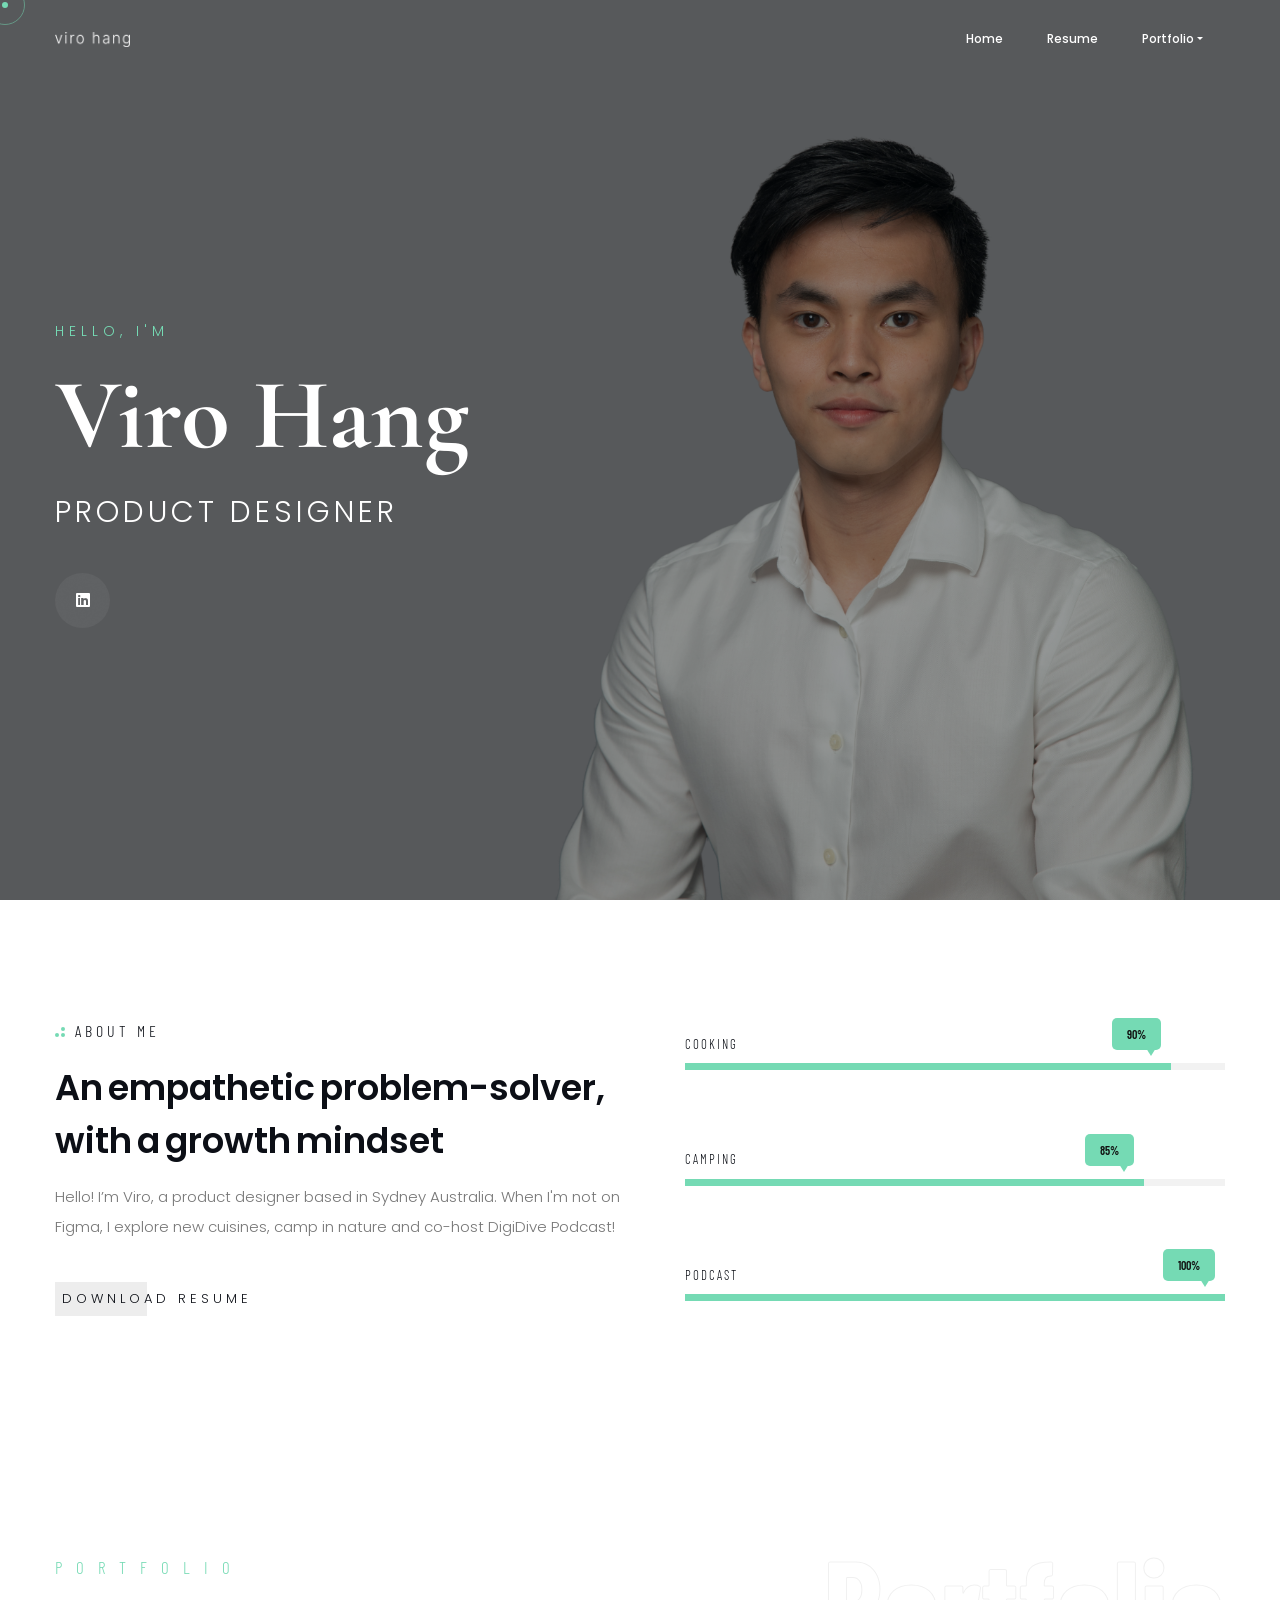
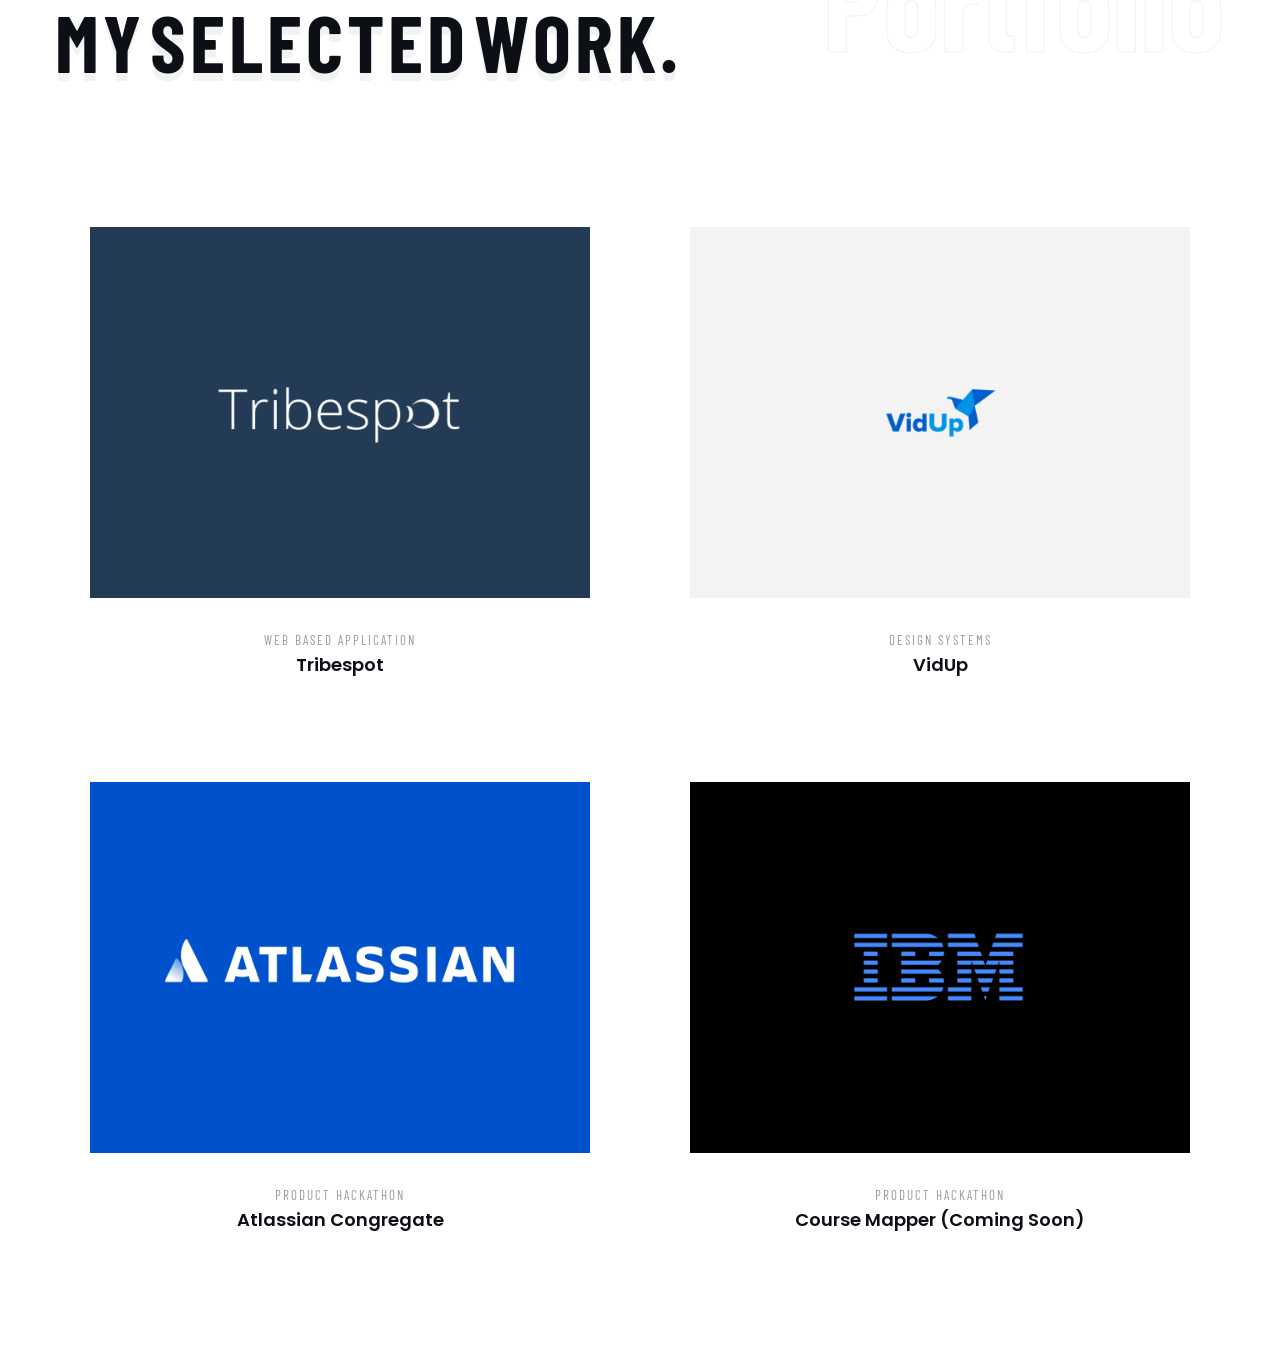
==== commit cb31e402: "final final final edits" ====
--- a/index.html
+++ b/index.html
@@ -149,7 +149,7 @@
                         <span></span>
                         <span></span>
                     </div>
-                    <h3 class="main-title wow" data-splitting>A empathetic problem-solver, with a growth mindset</h3>
+                    <h3 class="main-title wow" data-splitting>An empathetic problem-solver, with a growth mindset</h3>
                     <p class="wow fadeInUp" data-wow-delay=".5s"> Hello! I’m Viro, a product designer based in Sydney Australia. When I'm not on Figma, I explore new cuisines, camp in nature and co-host DigiDive Podcast! </p>
                     <a href="https://drive.google.com/file/d/1u4ygBP5p5xEB-sn9w6zgFq4Tjy7-M4rF/view?usp=sharing" target="_blank" rel="noopener noreferrer" class="simple-btn mt-40">Download Resume</a>
                 </div>
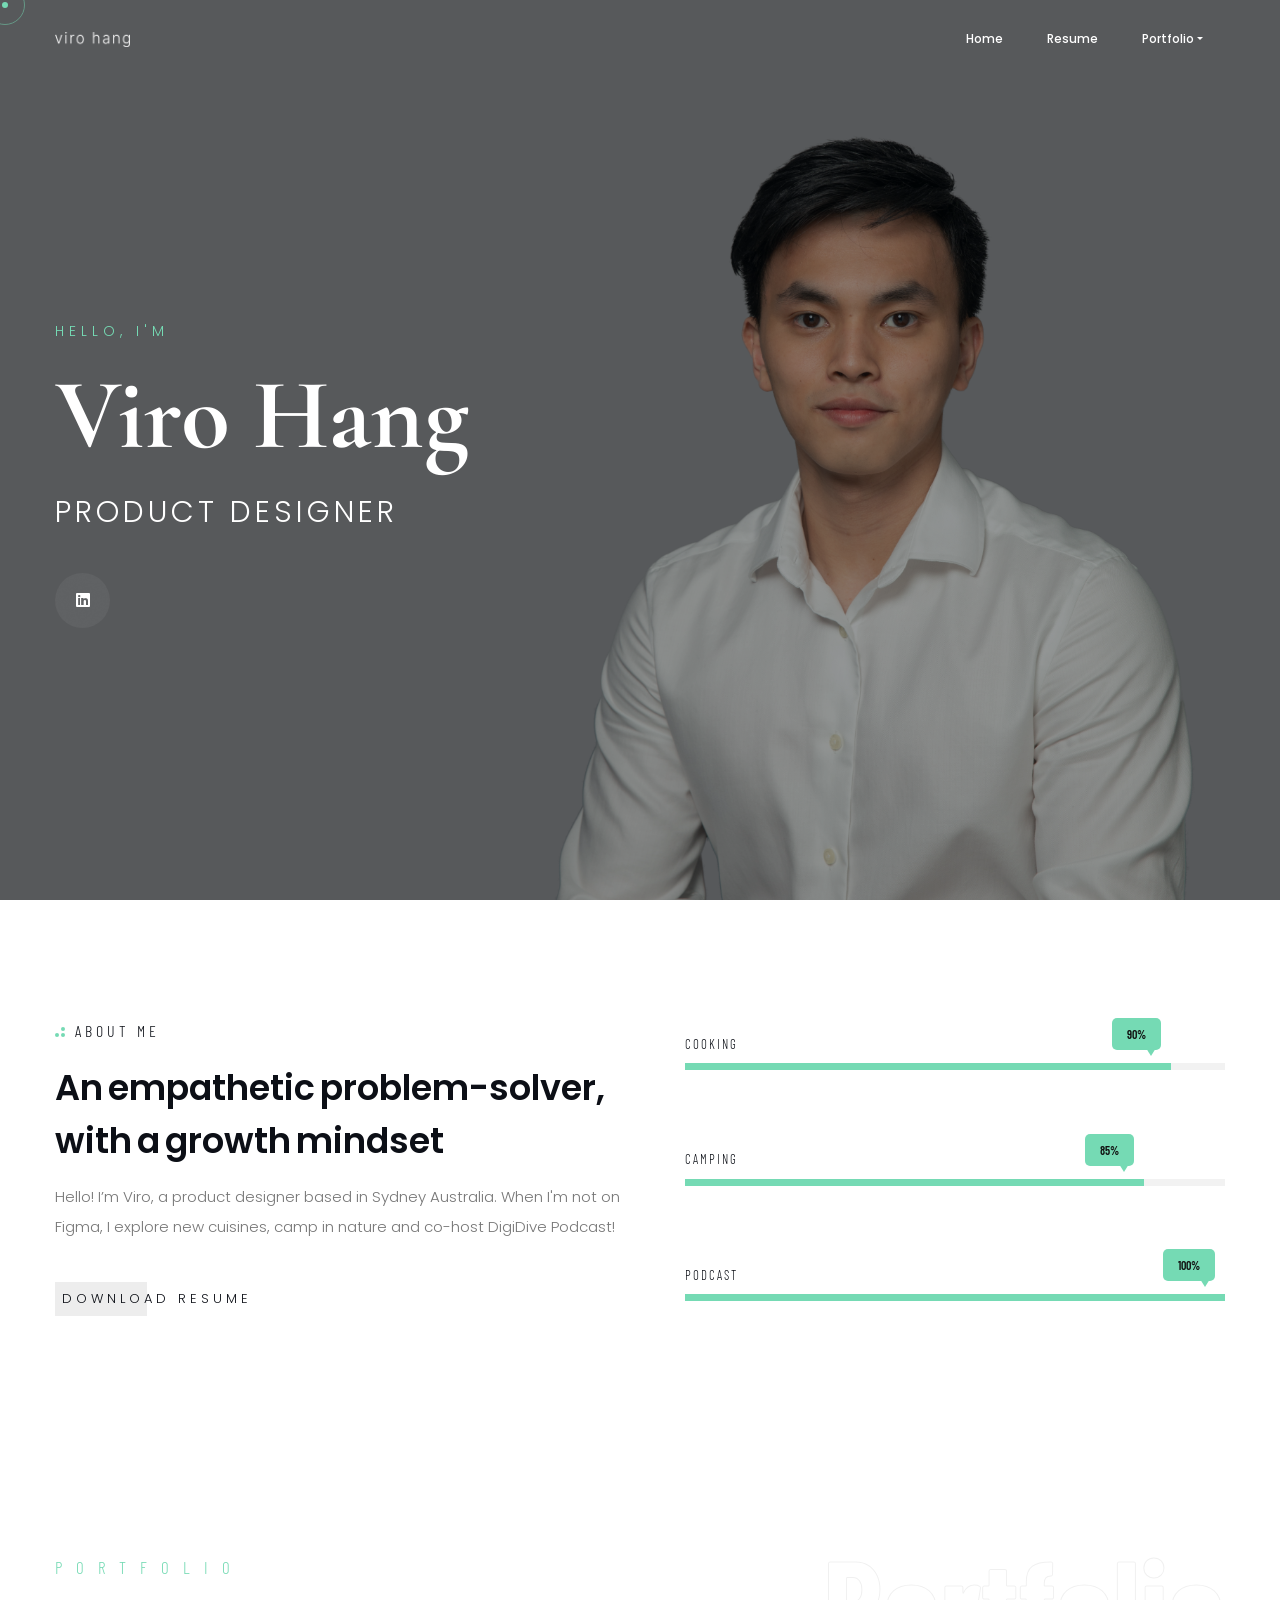
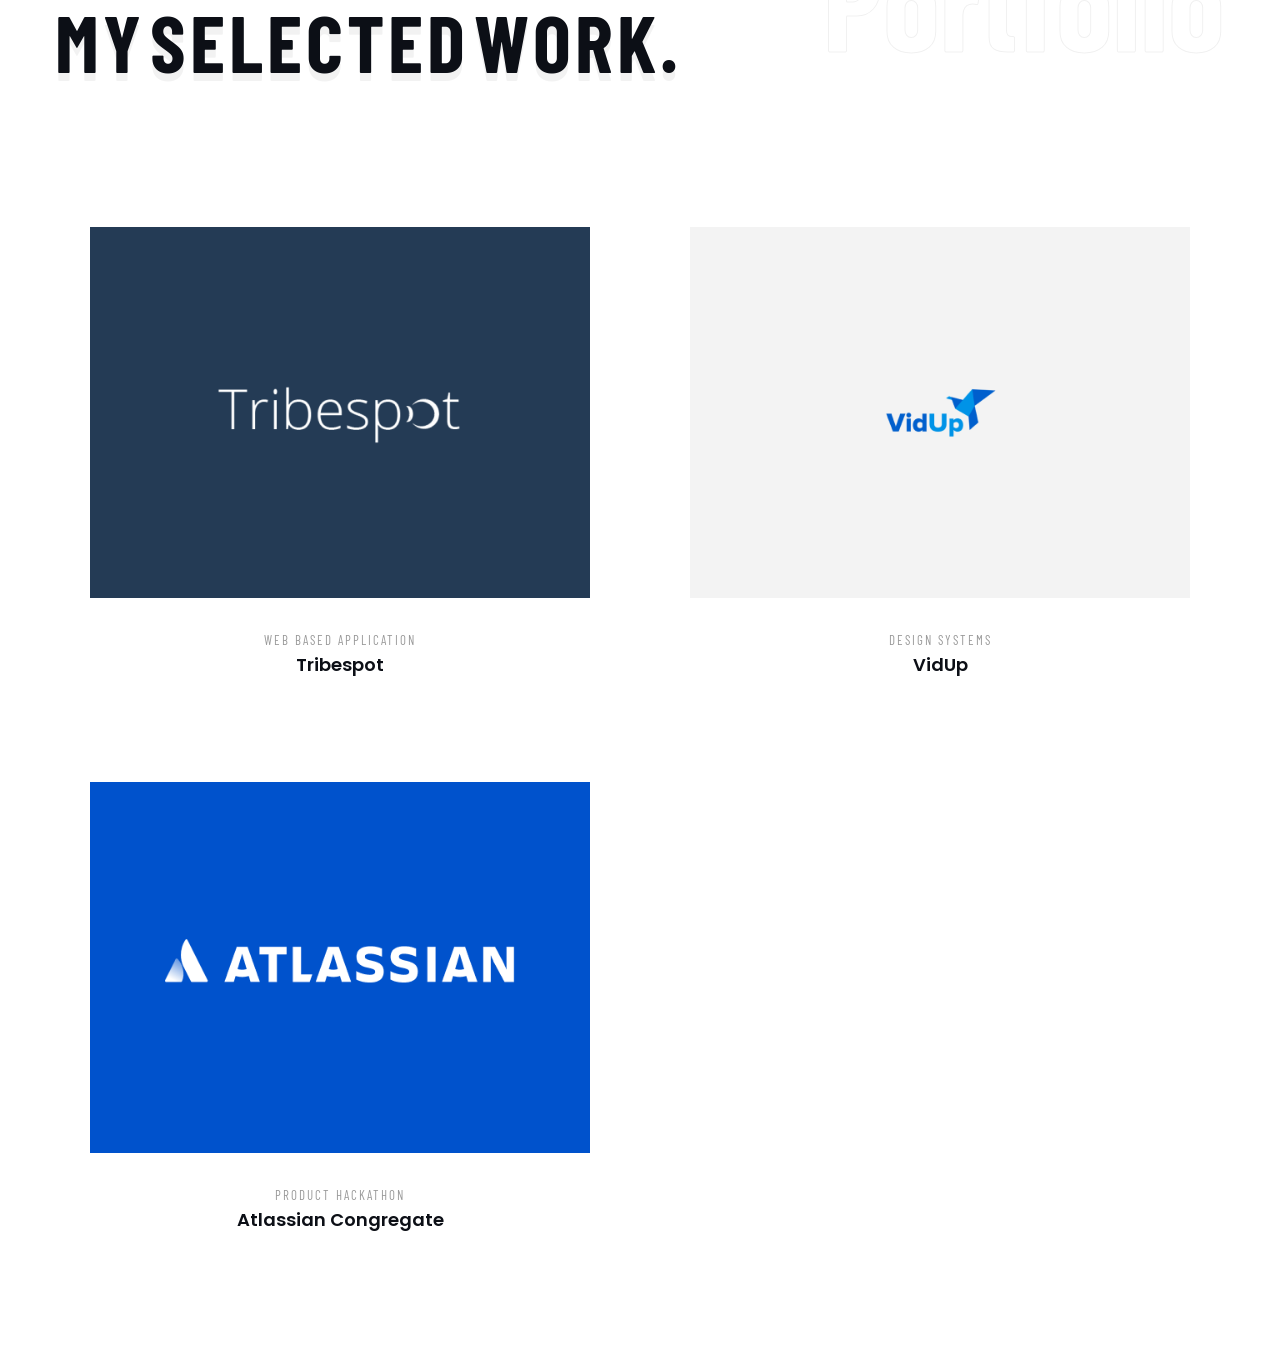
==== commit ff327c38: "touches" ====
--- a/index.html
+++ b/index.html
@@ -240,21 +240,6 @@
                             <h6>Atlassian Congregate </h6>
                         </div>
                     </div>
-
-                    <!-- gallery item -->
-                    <div class="col-md-6 items web wow fadeInUp" data-wow-delay=".4s">
-                        <div class="item-img">
-                            <a href="#" class="imago wow">
-                                <img src="img/ibm.png" alt="image">
-                                <div class="item-img-overlay"></div>
-                            </a>
-                        </div>
-                        <div class="cont">
-                            <span class="tags"><a href="#"> Product Hackathon</a></span>
-                            <h6>Course Mapper (Coming Soon)</h6>
-                        </div>
-                    </div>
-
                 </div>
 
             </div>
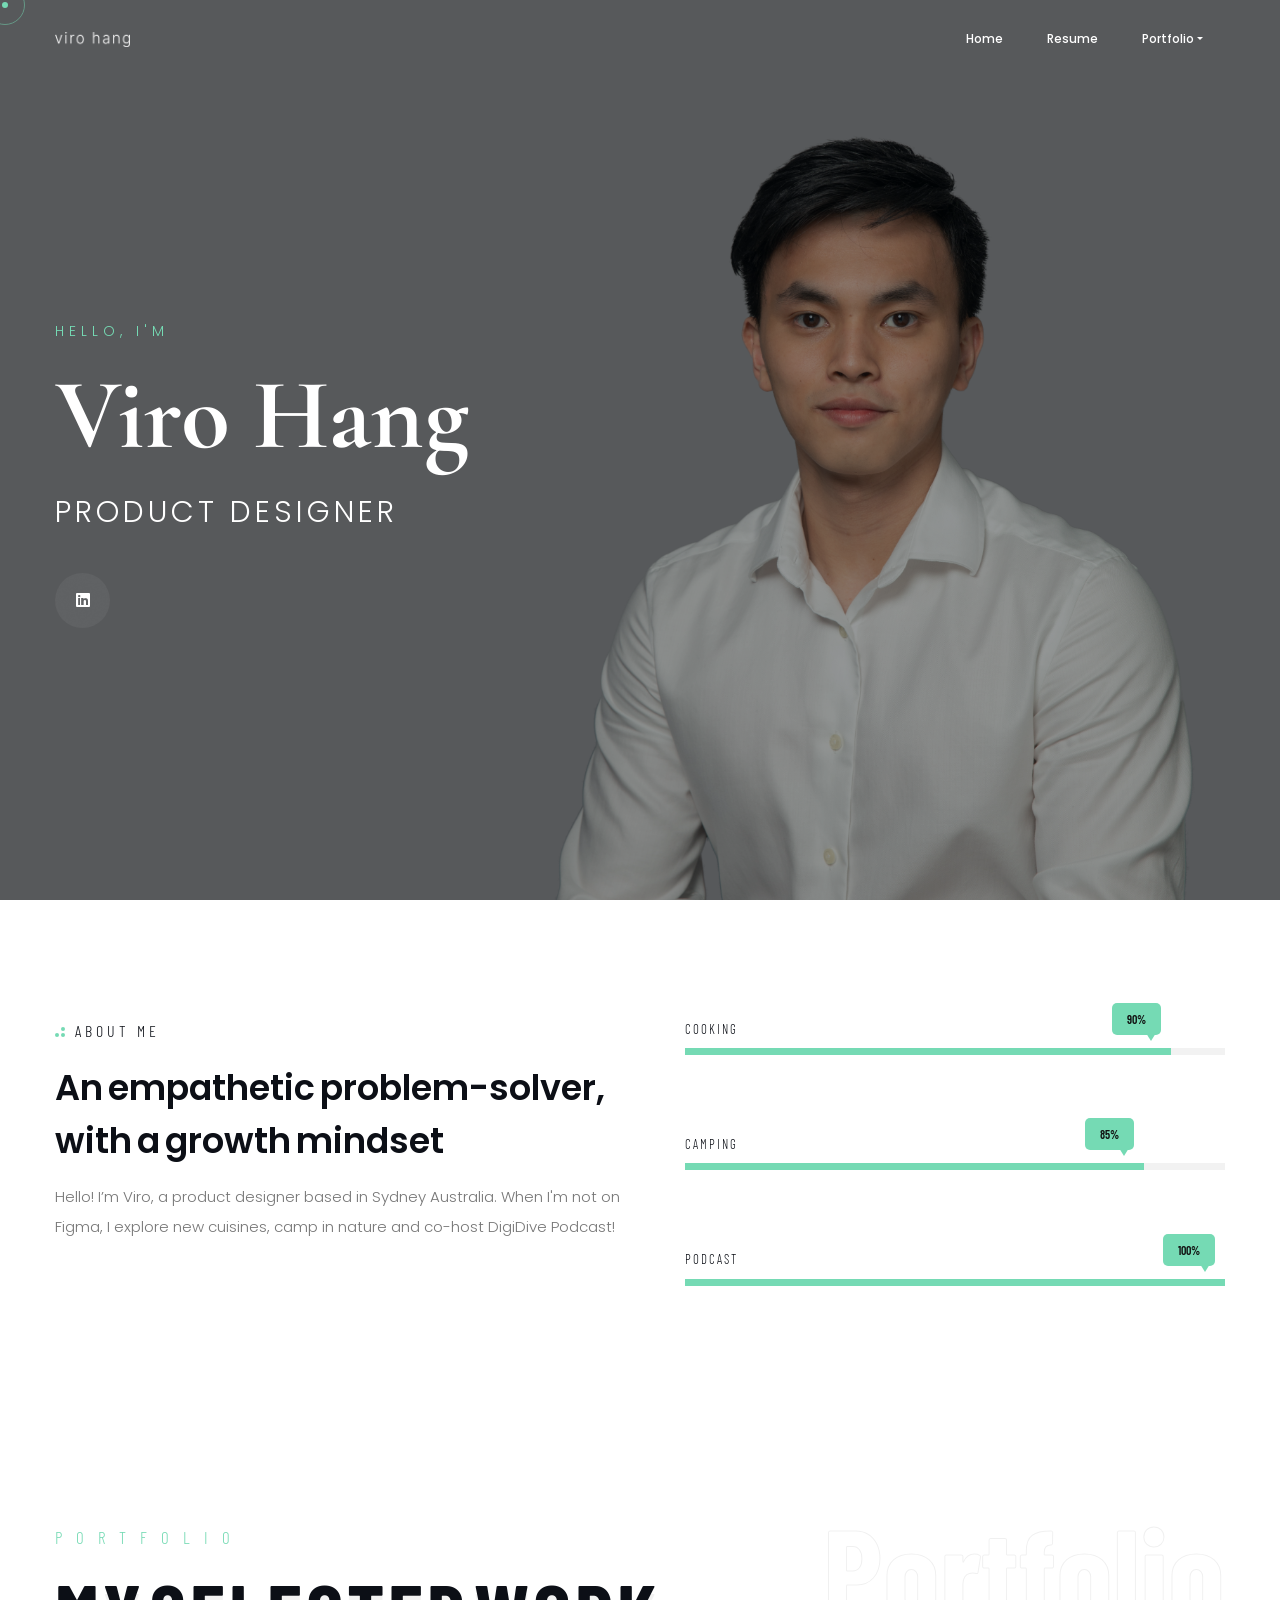
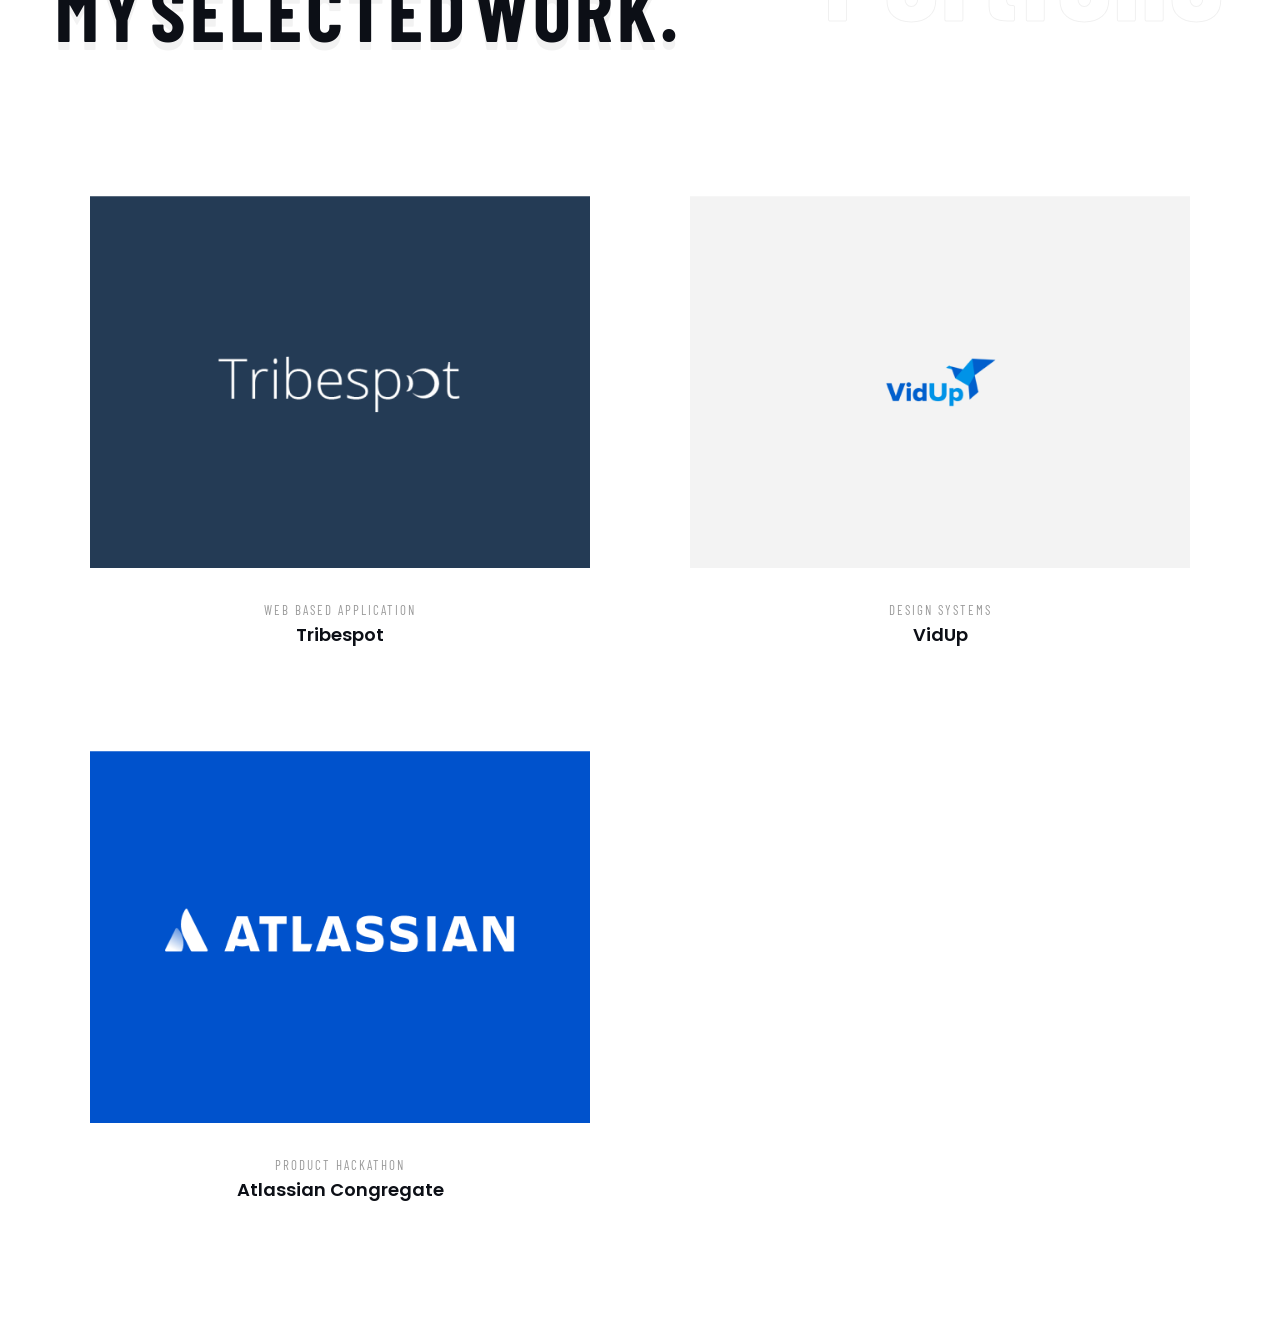
==== commit 0b2dace8: "btn" ====
--- a/index.html
+++ b/index.html
@@ -151,7 +151,7 @@
                     </div>
                     <h3 class="main-title wow" data-splitting>An empathetic problem-solver, with a growth mindset</h3>
                     <p class="wow fadeInUp" data-wow-delay=".5s"> Hello! I’m Viro, a product designer based in Sydney Australia. When I'm not on Figma, I explore new cuisines, camp in nature and co-host DigiDive Podcast! </p>
-                    <a href="https://drive.google.com/file/d/1u4ygBP5p5xEB-sn9w6zgFq4Tjy7-M4rF/view?usp=sharing" target="_blank" rel="noopener noreferrer" class="simple-btn mt-40">Download Resume</a>
+                    
                 </div>
             </div>
             <div class="col-lg-6 valign">
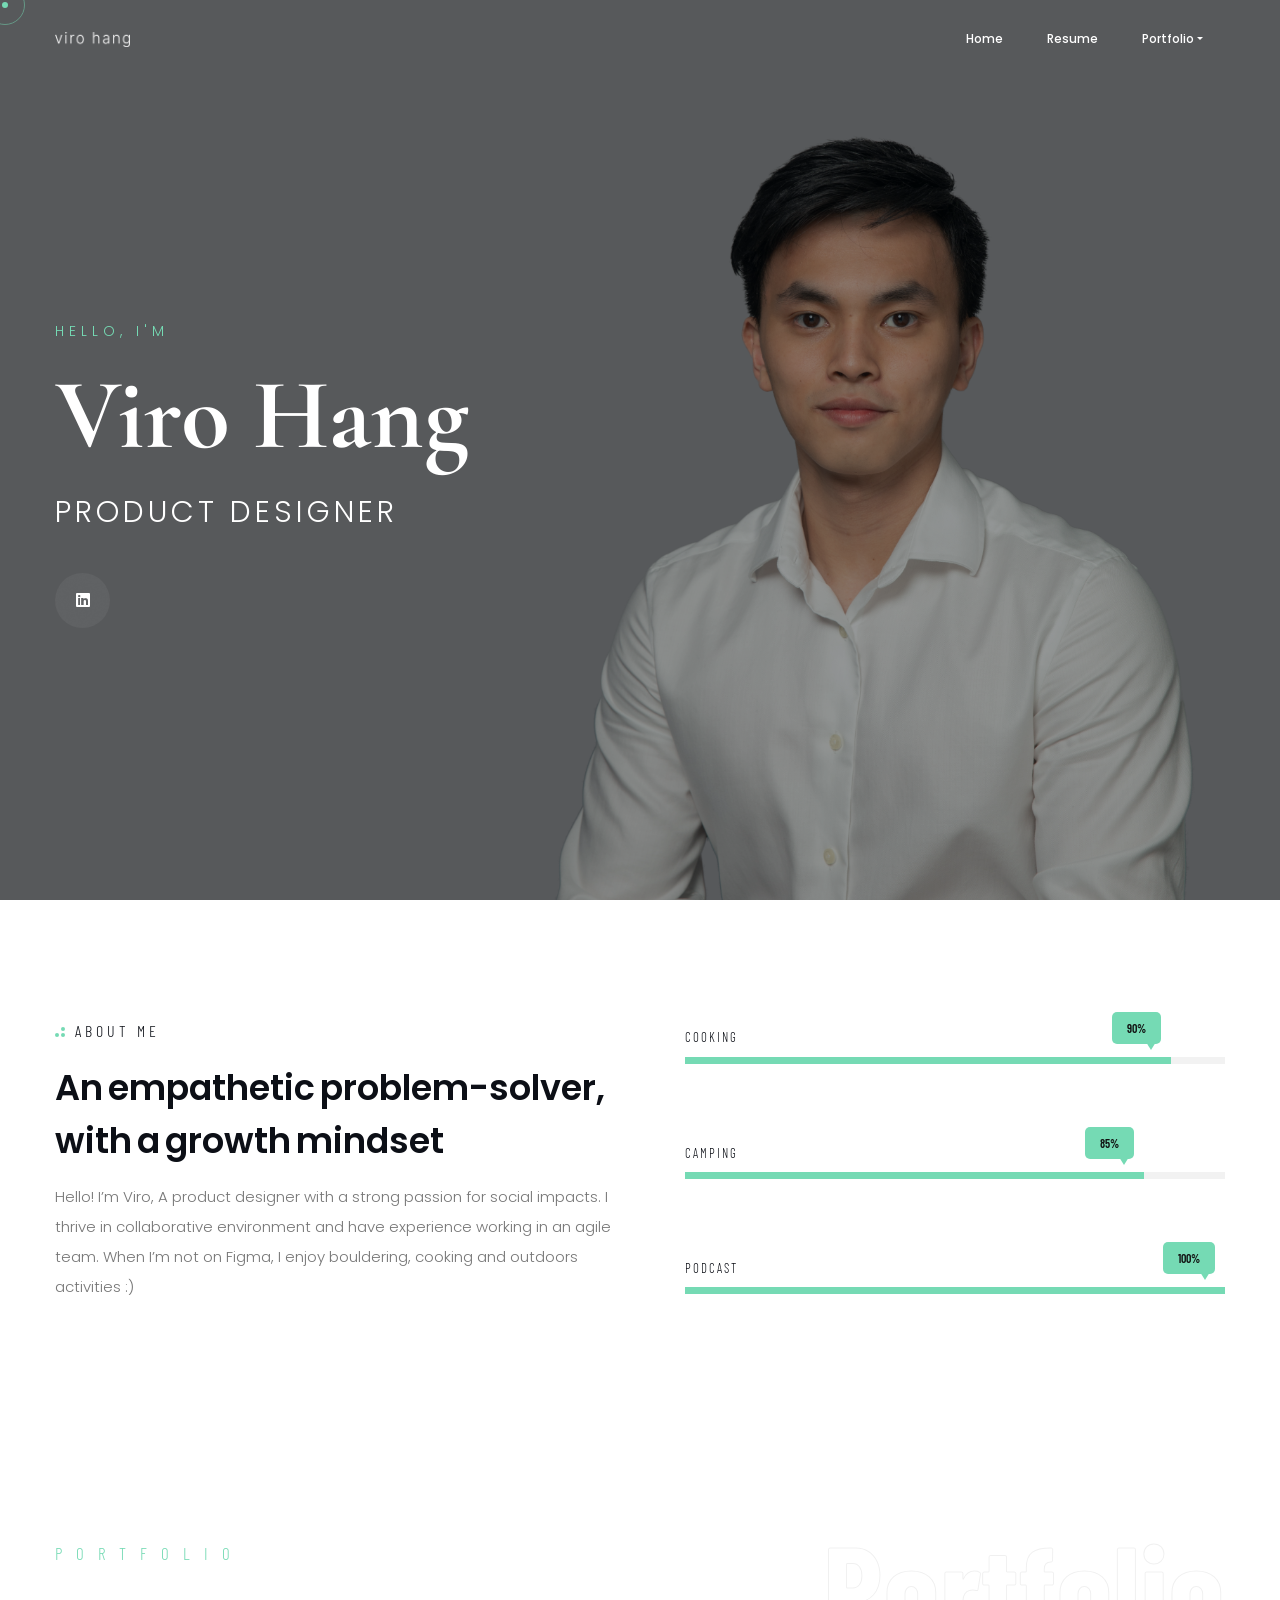
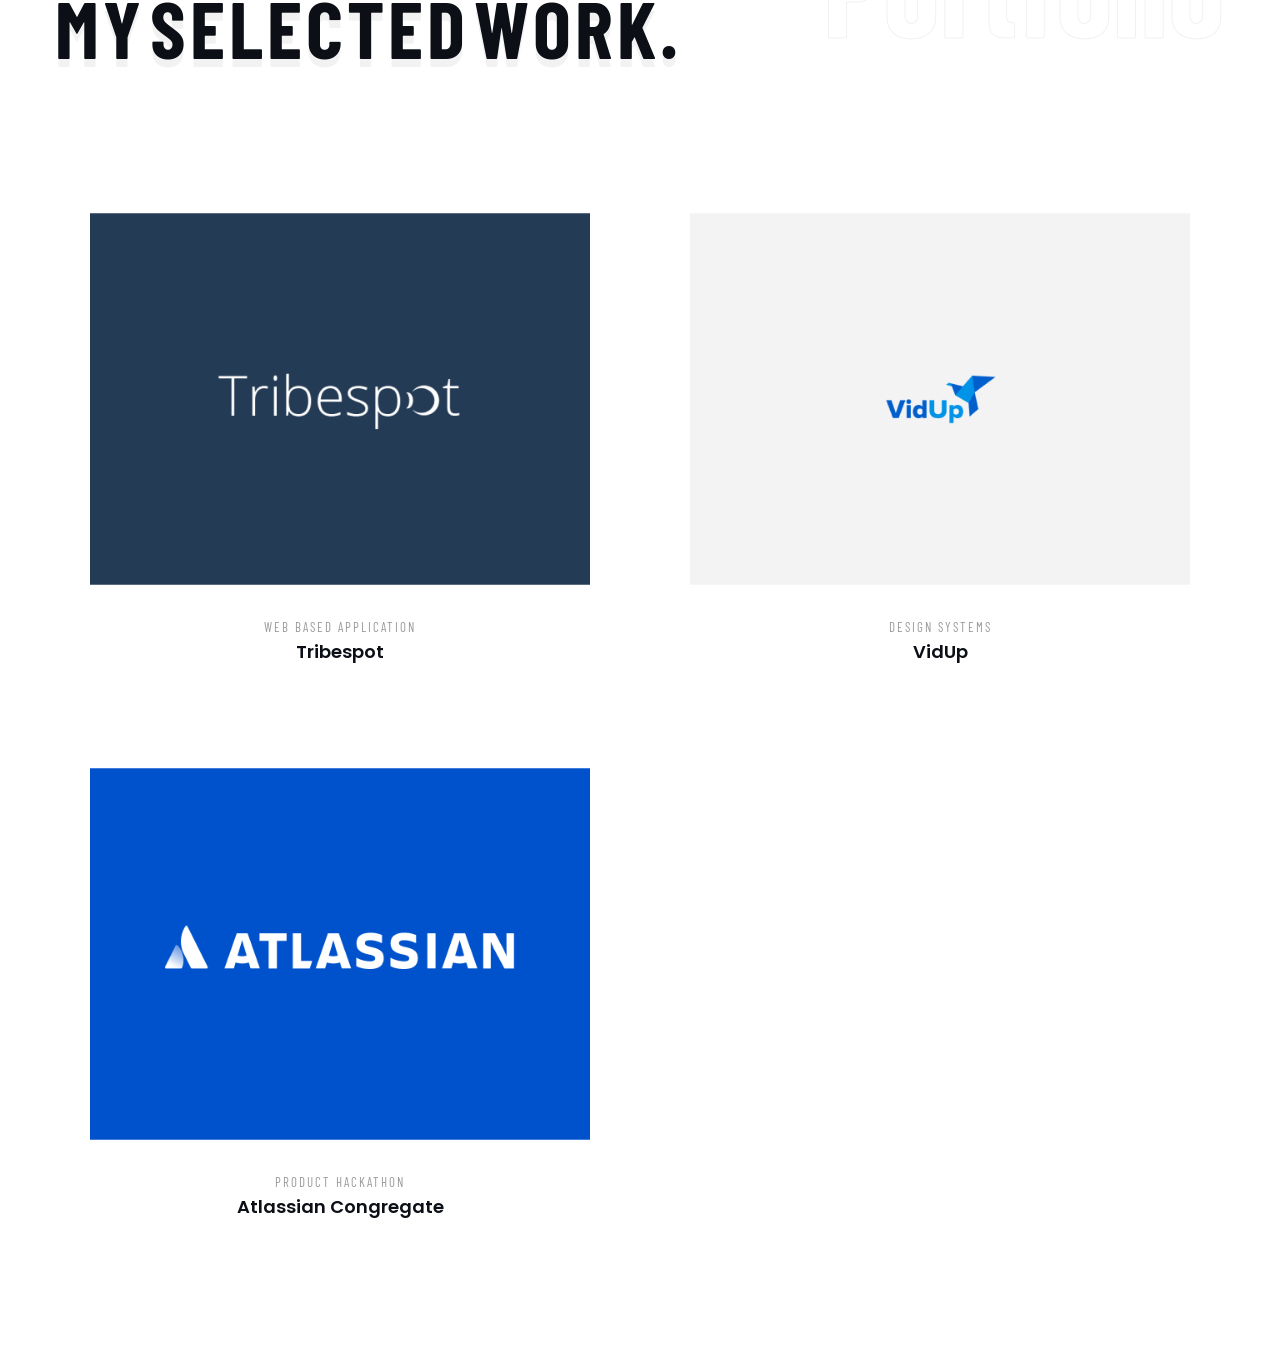
==== commit 23077699: "update 1 dec" ====
--- a/index.html
+++ b/index.html
@@ -92,7 +92,7 @@
                         <a class="nav-link" href="index.html">Home</a>
                     </li>
                     <li class="nav-item">
-                        <a class="nav-link" href="https://drive.google.com/file/d/1u4ygBP5p5xEB-sn9w6zgFq4Tjy7-M4rF/view?usp=sharing" target="_blank" rel="noopener noreferrer">Resume</a>
+                        <a class="nav-link" href="https://drive.google.com/file/d/1hBqR_J3N52oU3Xtpn_ZIv5JFP_2h5Vc-/view?usp=sharing" target="_blank" rel="noopener noreferrer">Resume</a>
                     </li>
                     <li class="nav-item dropdown">
                         <a class="nav-link dropdown-toggle" data-toggle="dropdown" href="#" role="button"
@@ -100,7 +100,7 @@
                         <div class="dropdown-menu">
                             <a class="dropdown-item" href="https://www.figma.com/proto/9NhxD8ypj6zJDwG5VV84bU/Portfolio?node-id=110%3A943&scaling=contain&page-id=101%3A866&starting-point-node-id=110%3A943&show-proto-sidebar=1" target="_blank" rel="noopener noreferrer">TribeSpot</a>
                             <a class="dropdown-item" href="https://www.figma.com/proto/9NhxD8ypj6zJDwG5VV84bU/Portfolio?node-id=113%3A1356&scaling=contain&page-id=102%3A1790&starting-point-node-id=113%3A1356" target="_blank" rel="noopener noreferrer" >VidUp</a>
-
+                            <a class="dropdown-item" href="https://drive.google.com/file/d/1vyUAUR3mTfHEu1IItpAs08kK28nsDJj6/view?usp=sharing" target="_blank" rel="noopener noreferrer" >Atlassian Hackathon</a>
                         </div>
                     </li>
                 </ul> 
@@ -150,7 +150,9 @@
                         <span></span>
                     </div>
                     <h3 class="main-title wow" data-splitting>An empathetic problem-solver, with a growth mindset</h3>
-                    <p class="wow fadeInUp" data-wow-delay=".5s"> Hello! I’m Viro, a product designer based in Sydney Australia. When I'm not on Figma, I explore new cuisines, camp in nature and co-host DigiDive Podcast! </p>
+                    <p class="wow fadeInUp" data-wow-delay=".5s"> Hello! I’m Viro, A product designer with a strong passion for social impacts. 
+                        I thrive in collaborative environment and have experience working in an agile team. 
+                        When I’m not on Figma, I enjoy bouldering, cooking and outdoors activities :) </p>
                     
                 </div>
             </div>
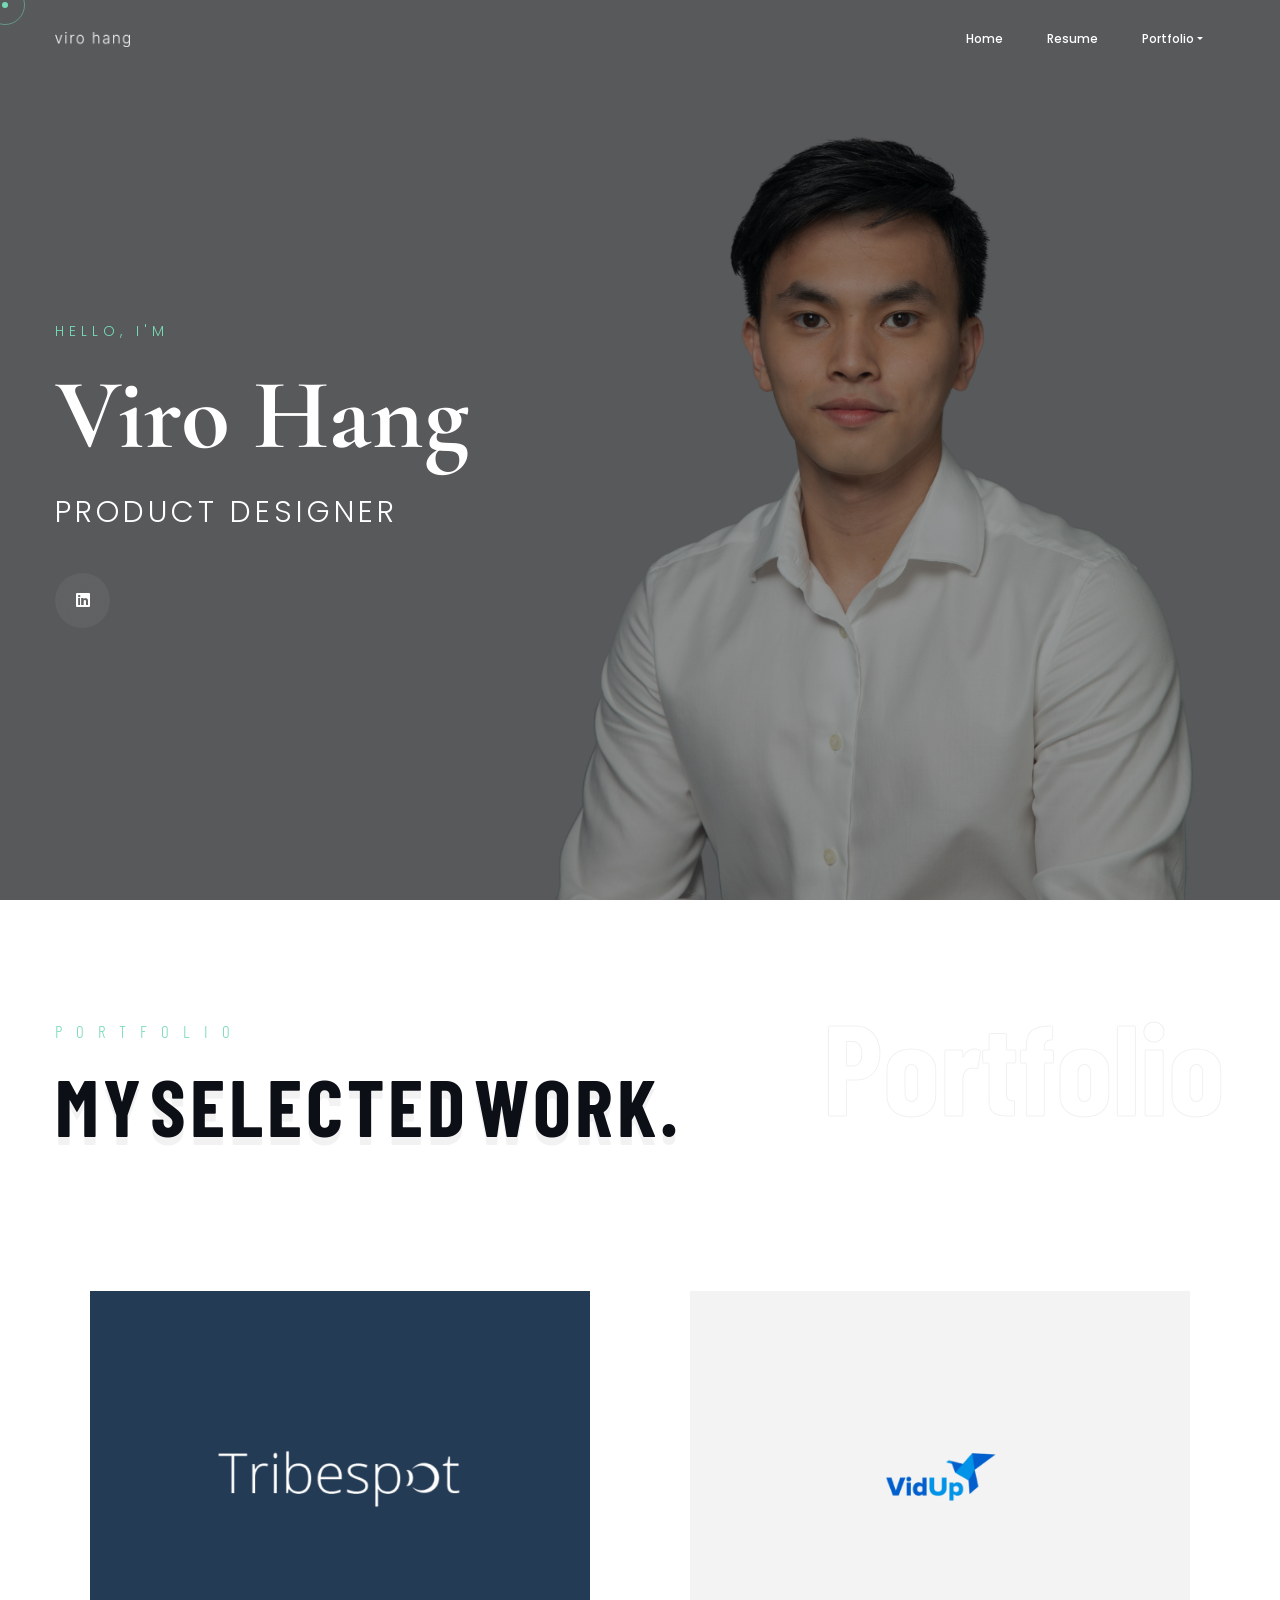
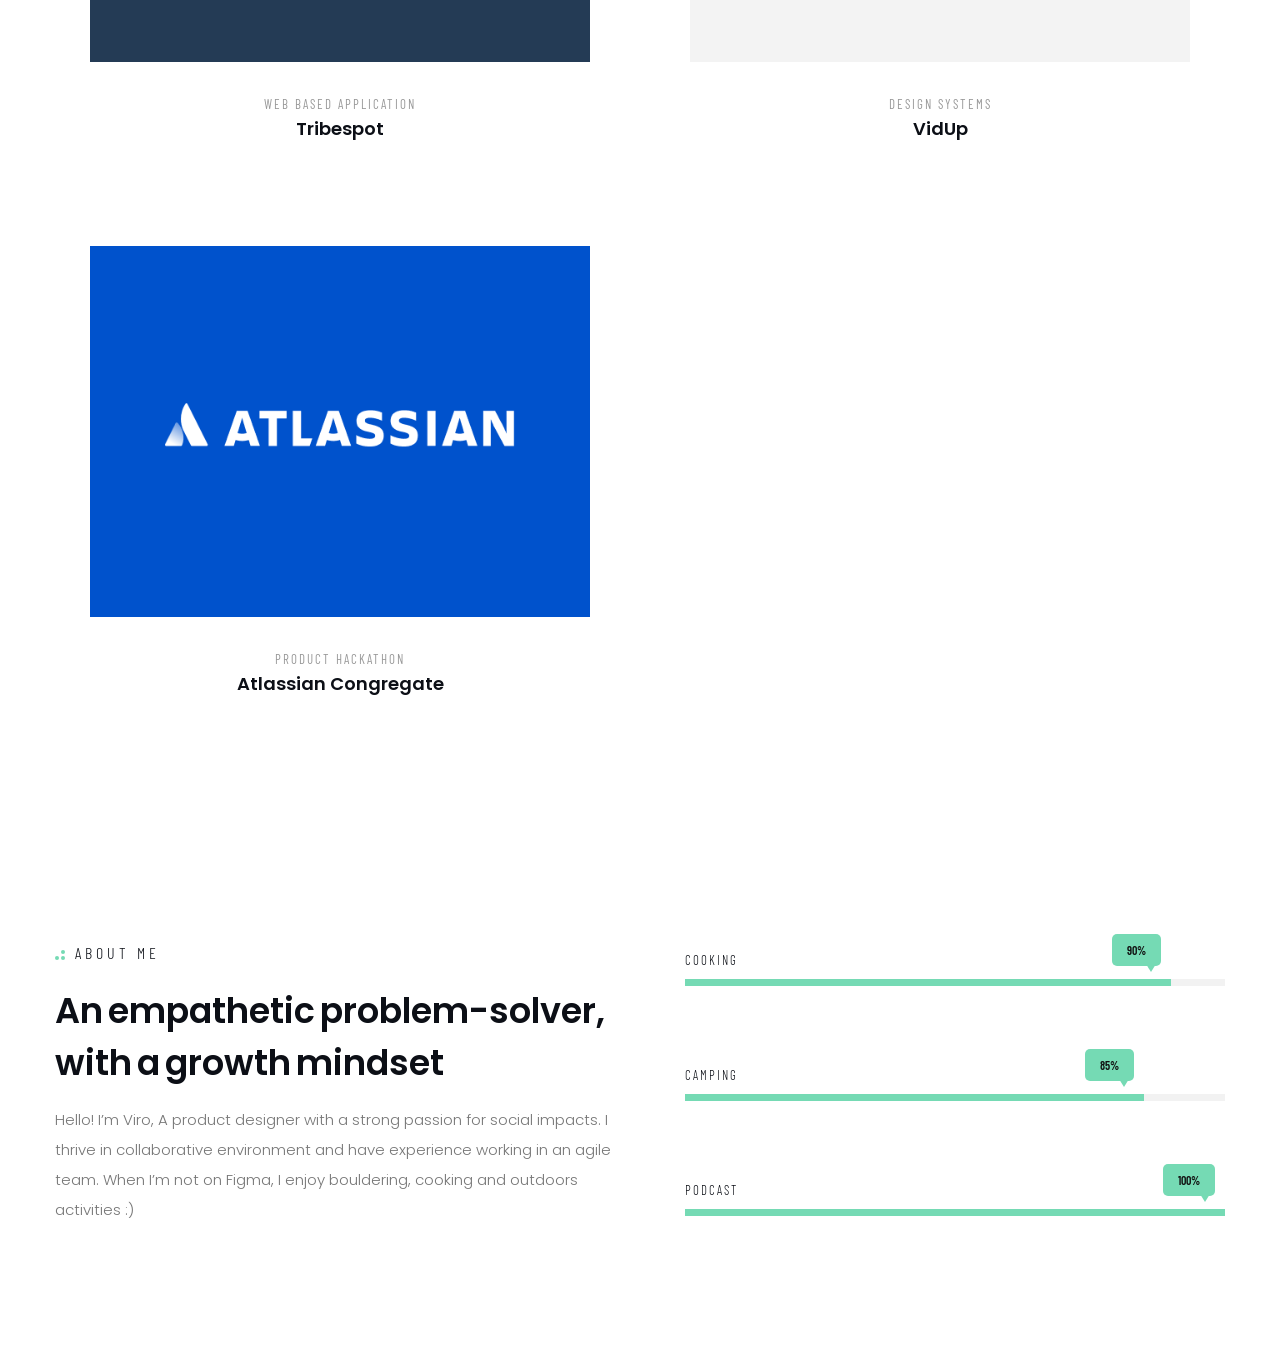
==== commit 8243cfac: "new update on resume" ====
--- a/index.html
+++ b/index.html
@@ -92,7 +92,7 @@
                         <a class="nav-link" href="index.html">Home</a>
                     </li>
                     <li class="nav-item">
-                        <a class="nav-link" href="https://drive.google.com/file/d/1hBqR_J3N52oU3Xtpn_ZIv5JFP_2h5Vc-/view?usp=sharing" target="_blank" rel="noopener noreferrer">Resume</a>
+                        <a class="nav-link" href="https://drive.google.com/file/d/18vRj5iqUR5iDm05BiYS-9KAh1mbv3JoX/view?usp=sharing" target="_blank" rel="noopener noreferrer">Resume</a>
                     </li>
                     <li class="nav-item dropdown">
                         <a class="nav-link dropdown-toggle" data-toggle="dropdown" href="#" role="button"
@@ -136,9 +136,76 @@
     </header>
 
     <!-- ==================== End Slider ==================== -->
- <!-- ==================== Start about ==================== -->
-
- <div class="hero-sec section-padding">
+
+    <!-- ==================== Start Works ==================== -->
+
+    <section class="portfolio section-padding pb-70">
+        <div class="container">
+            <div class="sec-head custom-font">
+                <h6 class="wow fadeIn" data-wow-delay=".5s">Portfolio</h6>
+                <h3 class="wow" data-splitting>My Selected Work.</h3>
+                <span class="tbg text-right">Portfolio</span>
+            </div>
+        </div>
+        <div class="container">
+            <div class="row">
+
+
+                <!-- gallery -->
+                <div class="gallery full-width">
+
+                    <!-- gallery item -->
+                    <div class="col-md-6 items graphic lg-mr wow fadeInUp" data-wow-delay=".4s">
+                        <div class="item-img">
+                            <a href="https://www.figma.com/proto/9NhxD8ypj6zJDwG5VV84bU/Portfolio?node-id=110%3A943&scaling=contain&page-id=101%3A866&starting-point-node-id=110%3A943&show-proto-sidebar=1" target="_blank" rel="noopener noreferrer" class="imago wow">
+                                <img src="img/tribespot.png" alt="image">
+                                <div class="item-img-overlay"></div>
+                            </a>
+                        </div>
+                        <div class="cont">
+                            <span class="tags"><a href="#0">Web based Application</a></span>
+                            <h6>Tribespot</h6>
+                        </div>
+                    </div>
+
+                    <!-- gallery item -->
+                    <div class="col-md-6 items web wow fadeInUp" data-wow-delay=".4s">
+                        <div class="item-img">
+                            <a href="https://www.figma.com/proto/9NhxD8ypj6zJDwG5VV84bU/Portfolio?node-id=113%3A1356&scaling=contain&page-id=102%3A1790&starting-point-node-id=113%3A1356" target="_blank" rel="noopener noreferrer" class="imago wow">
+                                <img src="img/viduplogo.png" alt="image">
+                                <div class="item-img-overlay"></div>
+                            </a>
+                        </div>
+                        <div class="cont">
+                            <span class="tags"><a href="#0">Design Systems</a></span>
+                            <h6>VidUp</h6>
+                        </div>
+                    </div>
+
+                    <!-- gallery item -->
+                    <div class="col-md-6 items web wow fadeInUp" data-wow-delay=".4s">
+                        <div class="item-img">
+                            <a href="https://drive.google.com/file/d/1vyUAUR3mTfHEu1IItpAs08kK28nsDJj6/view?usp=sharing" target="_blank" rel="noopener noreferrer" class="imago wow">
+                                <img src="img/atlassian.png" alt="image">
+                                <div class="item-img-overlay"></div>
+                            </a>
+                        </div>
+                        <div class="cont">
+                            <span class="tags"><a href="#0"> Product Hackathon</a></span>
+                            <h6>Atlassian Congregate </h6>
+                        </div>
+                    </div>
+                </div>
+
+            </div>
+        </div>
+    </section>
+
+    <!-- ==================== End Works ==================== -->
+    
+<!-- ==================== Start about ==================== -->
+
+<div class="hero-sec section-padding">
     <div class="container">
         <div class="row">
             <div class="col-lg-6">
@@ -184,74 +251,6 @@
 
 <!-- ==================== End about ==================== -->
 
-    <!-- ==================== Start Works ==================== -->
-
-    <section class="portfolio section-padding pb-70">
-        <div class="container">
-            <div class="sec-head custom-font">
-                <h6 class="wow fadeIn" data-wow-delay=".5s">Portfolio</h6>
-                <h3 class="wow" data-splitting>My Selected Work.</h3>
-                <span class="tbg text-right">Portfolio</span>
-            </div>
-        </div>
-        <div class="container">
-            <div class="row">
-
-
-                <!-- gallery -->
-                <div class="gallery full-width">
-
-                    <!-- gallery item -->
-                    <div class="col-md-6 items graphic lg-mr wow fadeInUp" data-wow-delay=".4s">
-                        <div class="item-img">
-                            <a href="https://www.figma.com/proto/9NhxD8ypj6zJDwG5VV84bU/Portfolio?node-id=110%3A943&scaling=contain&page-id=101%3A866&starting-point-node-id=110%3A943&show-proto-sidebar=1" target="_blank" rel="noopener noreferrer" class="imago wow">
-                                <img src="img/tribespot.png" alt="image">
-                                <div class="item-img-overlay"></div>
-                            </a>
-                        </div>
-                        <div class="cont">
-                            <span class="tags"><a href="#0">Web based Application</a></span>
-                            <h6>Tribespot</h6>
-                        </div>
-                    </div>
-
-                    <!-- gallery item -->
-                    <div class="col-md-6 items web wow fadeInUp" data-wow-delay=".4s">
-                        <div class="item-img">
-                            <a href="https://www.figma.com/proto/9NhxD8ypj6zJDwG5VV84bU/Portfolio?node-id=113%3A1356&scaling=contain&page-id=102%3A1790&starting-point-node-id=113%3A1356" target="_blank" rel="noopener noreferrer" class="imago wow">
-                                <img src="img/viduplogo.png" alt="image">
-                                <div class="item-img-overlay"></div>
-                            </a>
-                        </div>
-                        <div class="cont">
-                            <span class="tags"><a href="#0">Design Systems</a></span>
-                            <h6>VidUp</h6>
-                        </div>
-                    </div>
-
-                    <!-- gallery item -->
-                    <div class="col-md-6 items web wow fadeInUp" data-wow-delay=".4s">
-                        <div class="item-img">
-                            <a href="https://drive.google.com/file/d/1vyUAUR3mTfHEu1IItpAs08kK28nsDJj6/view?usp=sharing" target="_blank" rel="noopener noreferrer" class="imago wow">
-                                <img src="img/atlassian.png" alt="image">
-                                <div class="item-img-overlay"></div>
-                            </a>
-                        </div>
-                        <div class="cont">
-                            <span class="tags"><a href="#0"> Product Hackathon</a></span>
-                            <h6>Atlassian Congregate </h6>
-                        </div>
-                    </div>
-                </div>
-
-            </div>
-        </div>
-    </section>
-
-    <!-- ==================== End Works ==================== -->
-    
-
-
 
  
 
